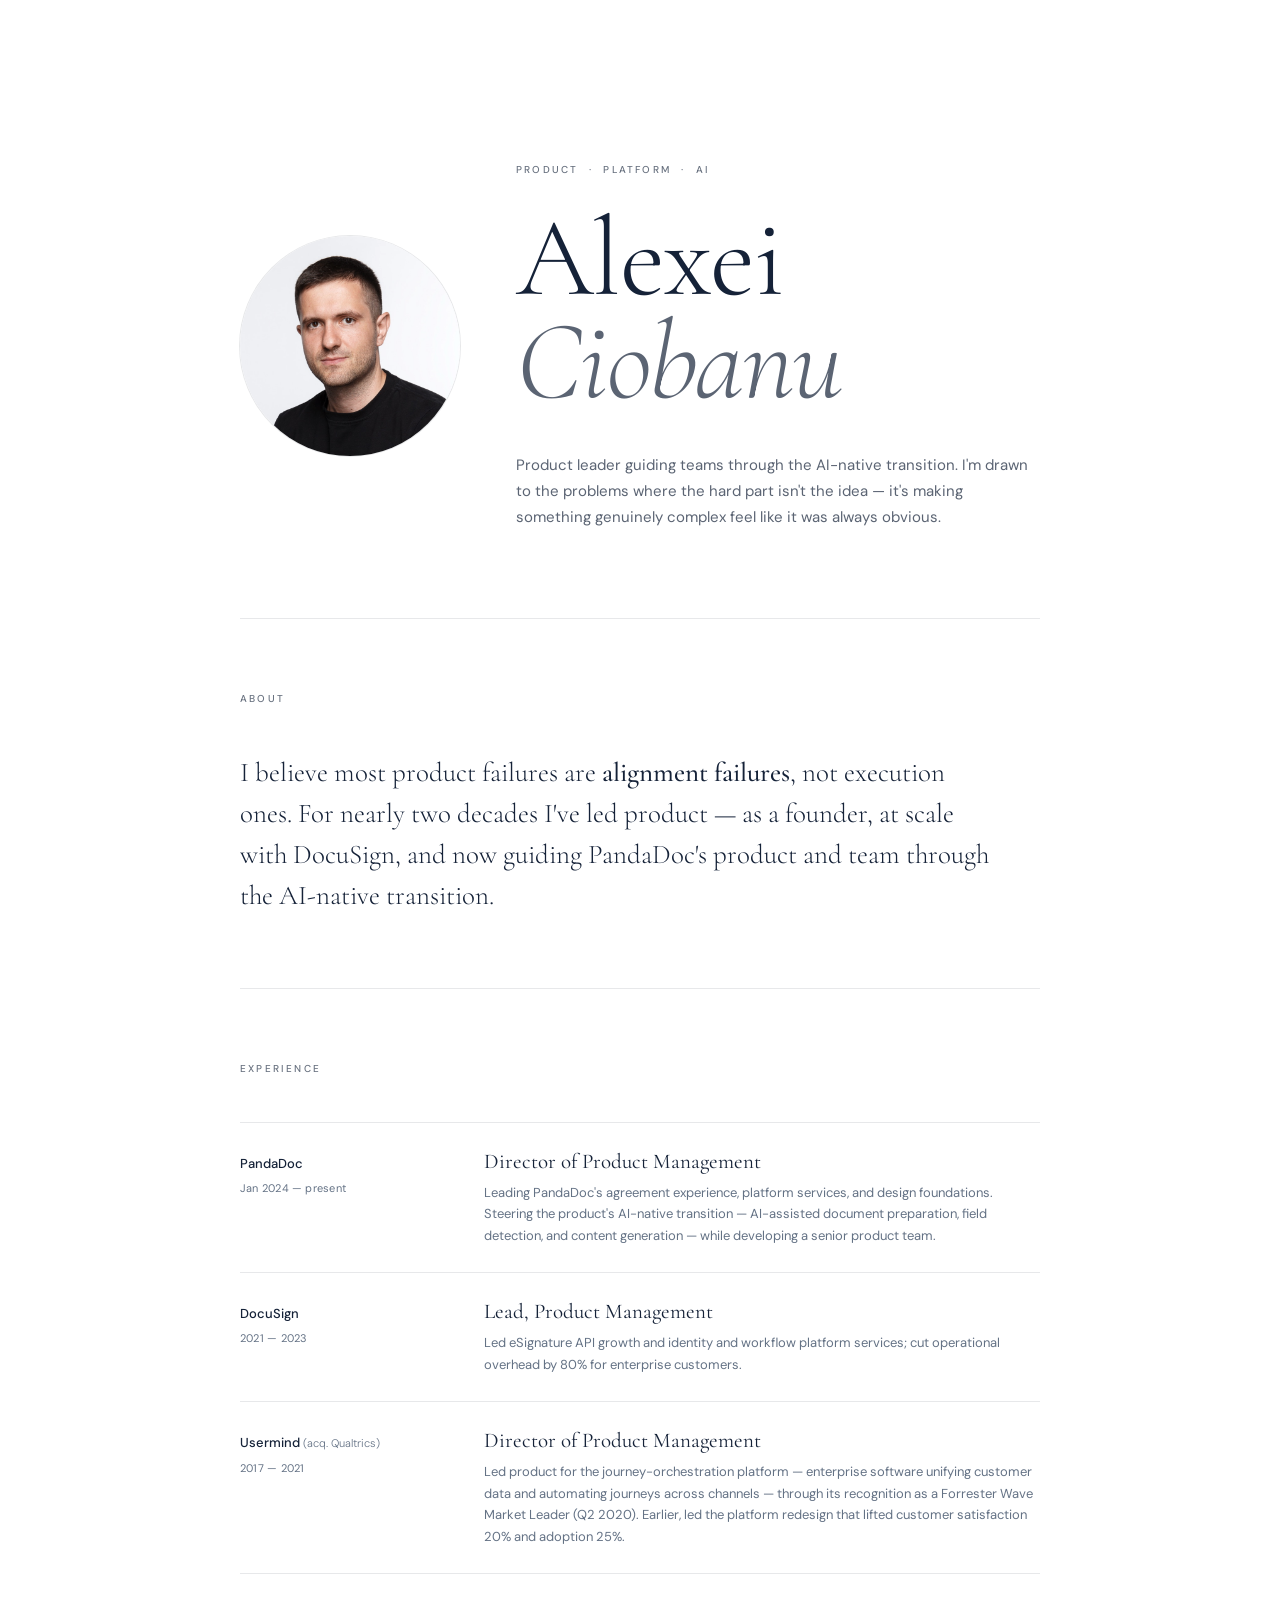
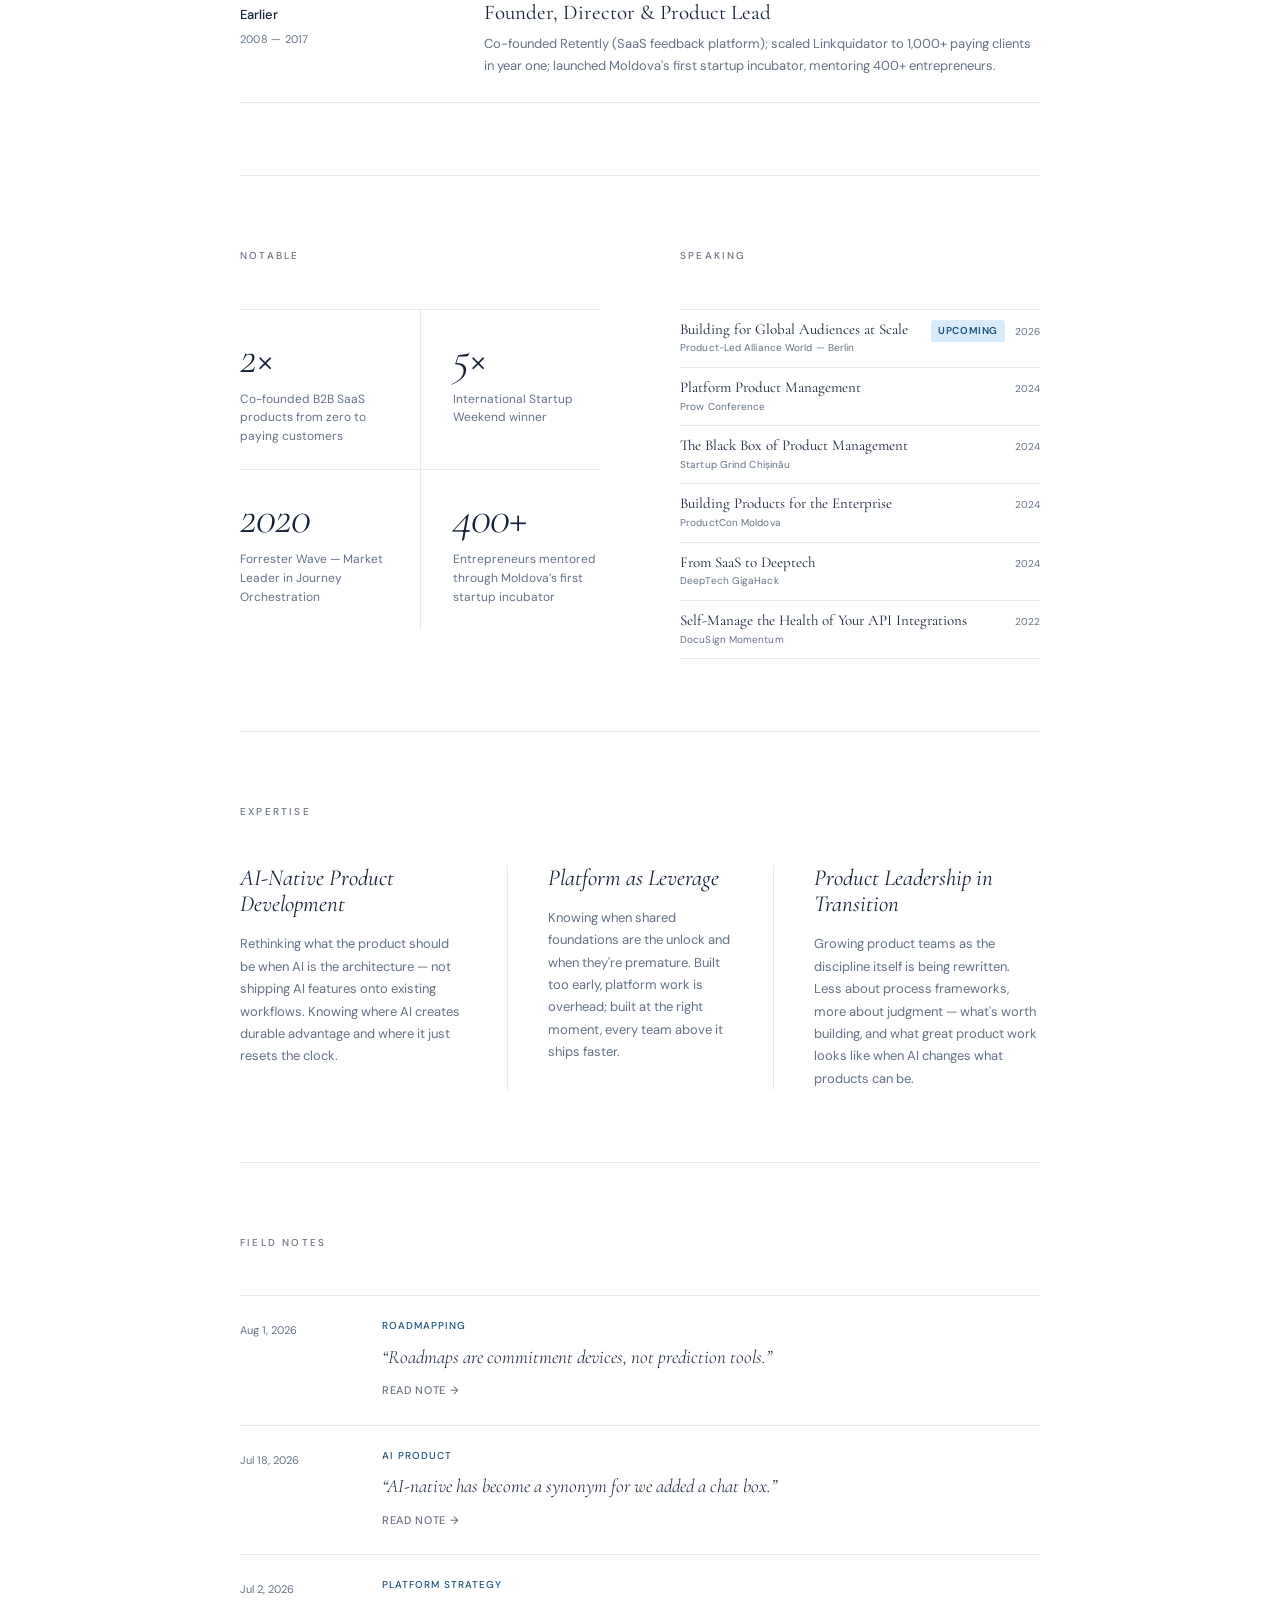
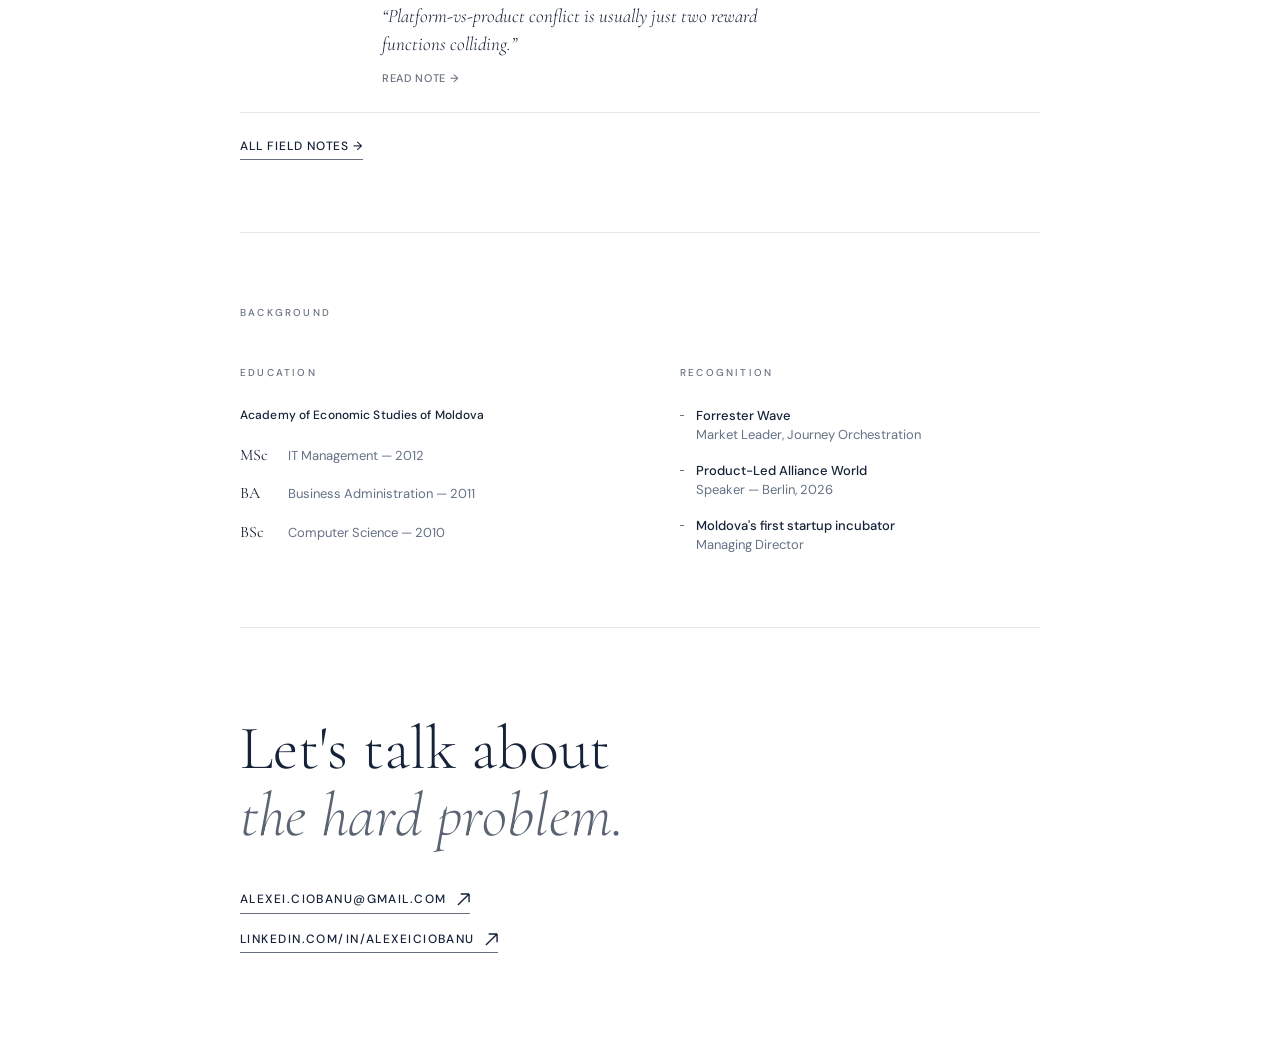
==== index.html @ b73b3c8d "SEO and performance fixes SEO: - add robots.txt and sitemap.xml (both were 404) - add canonical tag " ====
<!DOCTYPE html>
<html lang="en">
<head>
  <meta charset="UTF-8" />
  <meta name="viewport" content="width=device-width, initial-scale=1.0" />
  <title>Alexei Ciobanu — Product Leader</title>
  <meta name="description" content="Product leader steering an established product through the AI-native transition. Director of Product Management at PandaDoc; ex-DocuSign, Usermind, 2× founder." />
  <meta property="og:title" content="Alexei Ciobanu — Product Leader" />
  <meta property="og:description" content="Product leader steering an established product through the AI-native transition. Director of Product Management at PandaDoc; ex-DocuSign, Usermind, 2× founder." />
  <meta property="og:type" content="website" />
  <meta property="og:url" content="https://alexeiciobanu.com/" />
  <meta property="og:image" content="https://alexeiciobanu.com/og-image.png" />
  <meta name="twitter:card" content="summary_large_image" />
  <meta name="twitter:title" content="Alexei Ciobanu — Product Leader" />
  <meta name="twitter:description" content="Product leader steering an established product through the AI-native transition." />
  <meta name="twitter:image" content="https://alexeiciobanu.com/og-image.png" />
  <link rel="canonical" href="https://alexeiciobanu.com/" />
  <script type="application/ld+json">
  {"@context":"https://schema.org","@type":"Person","name":"Alexei Ciobanu","jobTitle":"Director of Product Management","url":"https://alexeiciobanu.com/","image":"https://alexeiciobanu.com/AlexeiCiobanu.jpg","email":"mailto:alexei.ciobanu@gmail.com","worksFor":{"@type":"Organization","name":"PandaDoc","url":"https://pandadoc.com"},"sameAs":["https://linkedin.com/in/alexeiciobanu"]}
  </script>
  <link rel="icon" href="data:image/svg+xml,%3Csvg xmlns='http://www.w3.org/2000/svg' viewBox='0 0 64 64'%3E%3Crect width='64' height='64' fill='%23152238'/%3E%3Ctext x='32' y='43' text-anchor='middle' font-family='Georgia,serif' font-style='italic' font-size='30' fill='%23ffffff'%3EAC%3C/text%3E%3C/svg%3E" />
  <link rel="preconnect" href="https://fonts.googleapis.com" />
  <link rel="preconnect" href="https://fonts.gstatic.com" crossorigin />
  <link href="https://fonts.googleapis.com/css2?family=Cormorant+Garamond:ital,wght@0,300;0,400;1,300;1,400&family=DM+Sans:wght@300;400;500;600&display=swap" rel="stylesheet" />

  <style>
    /* ── Tokens ── */
    :root {
      --bg:        #ffffff;
      --fg:        #1c2630;
      --navy:      #152238;
      --navy-60:   rgba(21,34,56,0.7);
      --navy-40:   rgba(21,34,56,0.64);
      --navy-15:   rgba(21,34,56,0.15);
      --muted:     #647285;
      --accent:    oklch(42% 0.09 245);
      --accent-bg: oklch(93% 0.03 240);
      --rule:      rgba(21,34,56,0.1);
      --serif:     'Cormorant Garamond', Georgia, serif;
      --sans:      'DM Sans', system-ui, sans-serif;
    }

    *, *::before, *::after { box-sizing: border-box; margin: 0; padding: 0; }
    html { font-size: 16px; scroll-behavior: smooth; }

    body {
      background: var(--bg);
      color: var(--fg);
      font-family: var(--sans);
      font-weight: 400;
      line-height: 1.65;
      -webkit-font-smoothing: antialiased;
    }

    a { color: inherit; text-decoration: none; }

    .wrap {
      max-width: 880px;
      margin: 0 auto;
      padding: 0 40px;
    }

    /* ── Page load animations removed for reliability ── */

    /* ── Sticky nav ── */
    nav {
      position: sticky;
      top: 0;
      z-index: 100;
      background: var(--bg);
      border-bottom: 1px solid var(--rule);
      padding: 16px 0;
      opacity: 0;
      pointer-events: none;
      transition: opacity 0.25s;
    }

    nav.visible { opacity: 1; pointer-events: auto; }

    .nav-inner {
      display: flex;
      align-items: center;
      justify-content: space-between;
    }

    .nav-name {
      font-family: var(--sans);
      font-size: 13px;
      font-weight: 500;
      color: var(--navy);
      letter-spacing: 0.01em;
    }

    .nav-links { display: flex; gap: 36px; }

    .nav-links a {
      font-size: 11px;
      font-weight: 400;
      letter-spacing: 0.08em;
      text-transform: uppercase;
      color: var(--navy-40);
      padding-bottom: 1px;
      border-bottom: 1px solid transparent;
      transition: color 0.15s, border-color 0.15s;
    }

    .nav-links a:hover {
      color: var(--accent);
      border-bottom-color: var(--accent);
    }

    /* ── Hero ── */
    header {
      padding: 108px 0 0;
      border-bottom: 1px solid var(--rule);
    }

    .eyebrow {
      font-family: var(--sans);
      font-size: 10px;
      font-weight: 500;
      letter-spacing: 0.22em;
      text-transform: uppercase;
      color: var(--navy-40);
      margin-bottom: 28px;
    }

    h1 {
      font-family: var(--serif);
      font-size: clamp(68px, 10vw, 112px);
      font-weight: 300;
      line-height: 0.92;
      letter-spacing: -0.015em;
      color: var(--navy);
      margin-bottom: 40px;
    }

    h1 em {
      font-style: italic;
      color: var(--navy-60);
    }

    .tagline {
      font-family: var(--sans);
      font-size: 15px;
      font-weight: 400;
      color: var(--navy-60);
      max-width: 520px;
      line-height: 1.72;
      text-wrap: pretty;
    }

    /* ── Sections ── */
    section {
      padding: 72px 0;
      border-bottom: 1px solid var(--rule);
    }

    .section-label {
      font-family: var(--sans);
      font-size: 10px;
      font-weight: 500;
      letter-spacing: 0.22em;
      text-transform: uppercase;
      color: var(--navy-40);
      margin-bottom: 44px;
    }

    /* ── About ── */
    .about-text {
      font-family: var(--serif);
      font-size: clamp(21px, 2.5vw, 27px);
      font-weight: 300;
      line-height: 1.52;
      color: var(--navy);
      max-width: 760px;
      text-wrap: pretty;
    }

    .about-text strong {
      font-weight: 500;
    }

    /* ── Experience ── */
    .exp-list { display: grid; gap: 0; }

    .exp-item {
      display: grid;
      grid-template-columns: 196px 1fr;
      gap: 0 48px;
      padding: 26px 0;
      border-top: 1px solid var(--rule);
      align-items: start;
    }

    .exp-item:last-child { border-bottom: 1px solid var(--rule); }

    .exp-meta {
      display: flex;
      flex-direction: column;
      gap: 5px;
      padding-top: 4px;
    }

    .exp-company {
      font-family: var(--sans);
      font-size: 13px;
      font-weight: 500;
      color: var(--navy);
    }

    .exp-company a {
      color: var(--navy);
      transition: opacity 0.15s;
    }

    .exp-company a:hover { opacity: 0.5; }

    .exp-date {
      font-family: var(--sans);
      font-size: 11px;
      font-weight: 400;
      color: var(--muted);
      letter-spacing: 0.02em;
    }

    .exp-detail {
      display: flex;
      flex-direction: column;
      gap: 8px;
    }

    .exp-role {
      font-family: var(--serif);
      font-size: 21px;
      font-weight: 400;
      color: var(--navy);
      line-height: 1.2;
    }

    .exp-impact {
      font-family: var(--sans);
      font-size: 13px;
      font-weight: 400;
      color: var(--muted);
      line-height: 1.65;
      text-wrap: pretty;
    }

    /* ── Notable ── */
    .notable-grid {
      display: grid;
      grid-template-columns: 1fr 1fr;
      gap: 0;
    }

    .notable-item {
      padding: 24px 0;
      border-top: 1px solid var(--rule);
    }

    .notable-item:nth-child(odd) {
      padding-right: 32px;
    }

    .notable-item:nth-child(even) {
      padding-left: 32px;
      border-left: 1px solid var(--rule);
    }

    .notable-num {
      font-family: var(--serif);
      font-size: clamp(36px, 4vw, 46px);
      font-weight: 300;
      font-style: italic;
      color: var(--navy);
      line-height: 1;
      margin-bottom: 10px;
      letter-spacing: -0.02em;
    }

    .notable-desc {
      font-family: var(--sans);
      font-size: 12px;
      font-weight: 400;
      color: var(--muted);
      line-height: 1.55;
      text-wrap: pretty;
    }

    /* ── Expertise ── */
    .expertise-list {
      display: grid;
      grid-template-columns: 1fr 1fr 1fr;
      gap: 0;
    }

    .expertise-item {
      padding-right: 40px;
    }

    .expertise-item + .expertise-item {
      padding-left: 40px;
      padding-right: 40px;
      border-left: 1px solid var(--rule);
    }

    .expertise-item:last-child {
      padding-right: 0;
    }

    .expertise-title {
      font-family: var(--serif);
      font-size: 23px;
      font-weight: 400;
      font-style: italic;
      color: var(--navy);
      display: block;
      margin-bottom: 16px;
      line-height: 1.15;
    }

    .expertise-desc {
      font-family: var(--sans);
      font-size: 13px;
      font-weight: 400;
      color: var(--muted);
      line-height: 1.72;
      text-wrap: pretty;
    }

    /* ── Speaking list ── */
    .speaking-list { display: grid; gap: 0; }

    .notes-list { display: grid; gap: 0; }

    .note-item {
      padding: 22px 0;
      border-top: 1px solid var(--rule);
      display: grid;
      grid-template-columns: 110px 1fr;
      gap: 0 32px;
    }

    .note-item:last-child { border-bottom: 1px solid var(--rule); }

    .note-date {
      font-size: 11px;
      font-weight: 400;
      color: var(--muted);
      padding-top: 3px;
      white-space: nowrap;
    }

    .note-text {
      font-family: var(--serif);
      font-size: 19px;
      font-weight: 300;
      font-style: italic;
      color: var(--navy);
      line-height: 1.5;
      max-width: 480px;
      text-wrap: pretty;
    }

    .notes-view-all {
      display: inline-block;
      margin-top: 24px;
      font-size: 12px;
      font-weight: 500;
      letter-spacing: 0.08em;
      text-transform: uppercase;
      color: var(--navy);
      border-bottom: 1px solid var(--navy-40);
      padding-bottom: 2px;
    }

    .notes-view-all:hover { border-color: var(--navy); color: var(--navy); }

    .note-read-more {
      display: inline-block;
      margin-top: 10px;
      font-size: 11px;
      font-weight: 500;
      letter-spacing: 0.06em;
      text-transform: uppercase;
      color: var(--navy-40);
    }

    .note-read-more:hover { color: var(--accent); }

    .note-topic {
      display: block;
      color: var(--accent);
      font-size: 10px;
      font-weight: 500;
      letter-spacing: 0.1em;
      text-transform: uppercase;
      margin-bottom: 8px;
    }

    .speaking-item {
      display: grid;
      grid-template-columns: 1fr auto;
      gap: 0 12px;
      padding: 10px 0;
      border-top: 1px solid var(--rule);
      align-items: start;
    }

    .speaking-item:last-child { border-bottom: 1px solid var(--rule); }

    .speaking-title {
      font-family: var(--serif);
      font-size: 15px;
      font-weight: 400;
      color: var(--navy);
      line-height: 1.25;
    }

    .speaking-venue {
      font-size: 10px;
      font-weight: 400;
      color: var(--muted);
      margin-top: 2px;
      letter-spacing: 0.01em;
    }

    .speaking-meta {
      font-size: 10px;
      font-weight: 400;
      color: var(--muted);
      white-space: nowrap;
      padding-top: 3px;
    }

    /* ── Background ── */
    .background-grid {
      display: grid;
      grid-template-columns: 1fr 1fr;
      gap: 0 80px;
    }

    .bg-col-label {
      font-family: var(--sans);
      font-size: 10px;
      font-weight: 500;
      letter-spacing: 0.22em;
      text-transform: uppercase;
      color: var(--navy-40);
      margin-bottom: 24px;
    }

    .edu-institution {
      font-family: var(--sans);
      font-size: 12px;
      font-weight: 500;
      color: var(--navy);
      margin-bottom: 16px;
      letter-spacing: 0.01em;
    }

    .edu-degrees {
      list-style: none;
      display: grid;
      gap: 12px;
    }

    .edu-degrees li {
      display: flex;
      align-items: baseline;
      gap: 12px;
    }

    .edu-badge {
      font-family: var(--serif);
      font-size: 16px;
      font-weight: 400;
      color: var(--navy);
      min-width: 36px;
    }

    .edu-field-year {
      font-family: var(--sans);
      font-size: 13px;
      font-weight: 400;
      color: var(--muted);
      line-height: 1.4;
    }

    .recognition-list {
      list-style: none;
      display: grid;
      gap: 16px;
    }

    .recognition-list li {
      font-family: var(--sans);
      font-size: 13px;
      font-weight: 400;
      color: var(--muted);
      line-height: 1.5;
      padding-left: 16px;
      position: relative;
    }

    .recognition-list li::before {
      content: '';
      position: absolute;
      left: 0;
      top: 9px;
      width: 4px;
      height: 1px;
      background: var(--navy-40);
    }

    .recognition-list strong {
      display: block;
      font-weight: 500;
      color: var(--navy);
      font-size: 13px;
    }

    /* ── Footer ── */
    footer {
      padding: 88px 0 108px;
    }

    .footer-links {
      display: flex;
      flex-direction: column;
      gap: 16px;
      align-items: flex-start;
    }

    .contact-headline {
      font-family: var(--serif);
      font-size: clamp(40px, 5.5vw, 62px);
      font-weight: 300;
      line-height: 1.08;
      margin-bottom: 40px;
      color: var(--navy);
    }

    .contact-headline em {
      font-style: italic;
      color: var(--navy-60);
    }

    .cta-link {
      display: inline-flex;
      align-items: center;
      gap: 10px;
      font-family: var(--sans);
      font-size: 12px;
      font-weight: 500;
      letter-spacing: 0.12em;
      text-transform: uppercase;
      color: var(--navy);
      border-bottom: 1px solid var(--navy-40);
      padding-bottom: 3px;
      transition: letter-spacing 0.2s, border-color 0.2s, color 0.2s;
    }

    .cta-link:hover {
      letter-spacing: 0.18em;
      border-color: var(--accent);
      color: var(--accent);
    }

    .cta-link svg {
      width: 13px;
      height: 13px;
      transition: transform 0.2s;
    }

    .cta-link:hover svg {
      transform: translate(3px, -3px);
    }

    /* ── Hero layout ── */
    .hero-inner {
      display: grid;
      grid-template-columns: auto 1fr;
      gap: 0 56px;
      align-items: center;
      padding-bottom: 88px;
    }

    .hero-text { display: flex; flex-direction: column; padding-bottom: 0; }

    .hero-photo-wrap {
    }

    .hero-photo {
      width: 220px;
      height: 220px;
      border-radius: 50%;
      object-fit: cover;
      object-position: center 15%;
      display: block;
      filter: grayscale(10%) contrast(1.04);
      box-shadow: 0 0 0 1px rgba(21,34,56,0.1);
    }

    @media (max-width: 680px) {
      .hero-inner { grid-template-columns: 1fr; gap: 28px 0; padding-bottom: 56px; }
      .hero-photo { width: 120px; height: 120px; }
    }
    @media (max-width: 600px) {
      header { padding: 64px 0 56px; }
      .wrap { padding: 0 24px; }

      .exp-item { grid-template-columns: 1fr; gap: 0; }
      .exp-meta {
        flex-direction: row;
        align-items: baseline;
        gap: 10px;
        margin-bottom: 8px;
      }

      .notable-grid { grid-template-columns: 1fr; }
      .notable-item:nth-child(even) { border-left: none; padding-left: 0; }
      #notable > div { grid-template-columns: 1fr; gap: 48px; }

      .expertise-list { grid-template-columns: 1fr; }
      .expertise-item,
      .expertise-item + .expertise-item {
        padding-left: 0;
        padding-right: 0;
        border-left: none;
        border-bottom: 1px solid var(--rule);
        padding-bottom: 32px;
        margin-bottom: 32px;
      }
      .expertise-item:last-child { border-bottom: none; margin-bottom: 0; padding-bottom: 0; }

      .background-grid { grid-template-columns: 1fr; gap: 48px; }

      .note-item { grid-template-columns: 1fr; gap: 4px; }

      .nav-links { display: none; }
    }
  </style>
</head>
<body>

  <nav id="main-nav">
    <div class="wrap nav-inner">
      <span class="nav-name">Alexei Ciobanu</span>
      <div class="nav-links">
        <a href="#experience">Experience</a>
        <a href="#notable">Notable</a>
        <a href="#expertise">Expertise</a>
        <a href="notes.html">Notes</a>
        <a href="#contact">Contact</a>
      </div>
    </div>
  </nav>

  <div class="wrap">

    <!-- Hero -->
    <header id="top">
      <div class="hero-inner">
        <div class="hero-photo-wrap">
          <img class="hero-photo" src="AlexeiCiobanu.jpg" alt="Alexei Ciobanu" width="220" height="220" />
        </div>
        <div class="hero-text">
          <p class="eyebrow">Product &nbsp;·&nbsp; Platform &nbsp;·&nbsp; AI</p>
          <h1>Alexei<br><em>Ciobanu</em></h1>
          <p class="tagline">Product leader guiding teams through the AI-native transition. I'm drawn to the problems where the hard part isn't the idea — it's making something genuinely complex feel like it was always obvious.</p>
        </div>
      </div>
    </header>

    <!-- About -->
    <section id="about">
      <h2 class="section-label">About</h2>
      <p class="about-text">
        I believe most product failures are <strong>alignment failures</strong>, not execution ones. For nearly two decades I've led product — as a founder, at scale with DocuSign, and now guiding PandaDoc's product and team through the AI-native transition.
      </p>
    </section>

    <!-- Experience -->
    <section id="experience">
      <h2 class="section-label">Experience</h2>
      <div class="exp-list">

        <div class="exp-item">
          <div class="exp-meta">
            <span class="exp-company"><a href="https://pandadoc.com" target="_blank" rel="noopener">PandaDoc</a></span>
            <span class="exp-date">Jan 2024 — present</span>
          </div>
          <div class="exp-detail">
            <span class="exp-role">Director of Product Management</span>
            <span class="exp-impact">Leading PandaDoc's agreement experience, platform services, and design foundations. Steering the product's AI-native transition — AI-assisted document preparation, field detection, and content generation — while developing a senior product team.</span>
          </div>
        </div>

        <div class="exp-item">
          <div class="exp-meta">
            <span class="exp-company"><a href="https://docusign.com" target="_blank" rel="noopener">DocuSign</a></span>
            <span class="exp-date">2021 — 2023</span>
          </div>
          <div class="exp-detail">
            <span class="exp-role">Lead, Product Management</span>
            <span class="exp-impact">Led eSignature API growth and identity and workflow platform services; cut operational overhead by 80% for enterprise customers.</span>
          </div>
        </div>

        <div class="exp-item">
          <div class="exp-meta">
            <span class="exp-company"><a href="http://usermind.com" target="_blank" rel="noopener">Usermind <span style="font-weight:300;color:var(--muted);font-size:11px">(acq. Qualtrics)</span></a></span>
            <span class="exp-date">2017 — 2021</span>
          </div>
          <div class="exp-detail">
            <span class="exp-role">Director of Product Management</span>
            <span class="exp-impact">Led product for the journey-orchestration platform — enterprise software unifying customer data and automating journeys across channels — through its recognition as a Forrester Wave Market Leader (Q2 2020). Earlier, led the platform redesign that lifted customer satisfaction 20% and adoption 25%.</span>
          </div>
        </div>

        <div class="exp-item">
          <div class="exp-meta">
            <span class="exp-company">Earlier</span>
            <span class="exp-date">2008 — 2017</span>
          </div>
          <div class="exp-detail">
            <span class="exp-role">Founder, Director &amp; Product Lead</span>
            <span class="exp-impact">Co-founded Retently (SaaS feedback platform); scaled Linkquidator to 1,000+ paying clients in year one; launched Moldova's first startup incubator, mentoring 400+ entrepreneurs.</span>
          </div>
        </div>

      </div>
    </section>

    <!-- Notable + Speaking -->
    <section id="notable">
      <div style="display:grid;grid-template-columns:1fr 1fr;gap:0 80px;align-items:start;">

        <div>
          <h2 class="section-label">Notable</h2>
          <div class="notable-grid">
            <div class="notable-item">
              <div class="notable-num">2×</div>
              <div class="notable-desc">Co-founded B2B SaaS products from zero to paying customers</div>
            </div>
            <div class="notable-item">
              <div class="notable-num">5×</div>
              <div class="notable-desc">International Startup Weekend winner</div>
            </div>
            <div class="notable-item">
              <div class="notable-num">2020</div>
              <div class="notable-desc">Forrester Wave — Market Leader in Journey Orchestration</div>
            </div>
            <div class="notable-item">
              <div class="notable-num">400+</div>
              <div class="notable-desc">Entrepreneurs mentored through Moldova’s first startup incubator</div>
            </div>
          </div>
        </div>

        <div id="speaking">
          <h2 class="section-label">Speaking</h2>
          <div class="speaking-list">
            <div class="speaking-item"><div><div class="speaking-title">Building for Global Audiences at Scale</div><div class="speaking-venue"><a href="https://world.productledalliance.com/location/berlin/agenda" target="_blank" rel="noopener">Product-Led Alliance World — Berlin</a></div></div><div style="display:flex;align-items:center;gap:10px;"><span style="font-size:10px;font-weight:600;letter-spacing:0.06em;text-transform:uppercase;color:var(--accent);background:var(--accent-bg);border-radius:3px;padding:3px 7px;">Upcoming</span><div class="speaking-meta">2026</div></div></div>
            <div class="speaking-item"><div><div class="speaking-title">Platform Product Management</div><div class="speaking-venue">Prow Conference</div></div><div class="speaking-meta">2024</div></div>
            <div class="speaking-item"><div><div class="speaking-title">The Black Box of Product Management</div><div class="speaking-venue">Startup Grind Chișinău</div></div><div class="speaking-meta">2024</div></div>
            <div class="speaking-item"><div><div class="speaking-title">Building Products for the Enterprise</div><div class="speaking-venue">ProductCon Moldova</div></div><div class="speaking-meta">2024</div></div>
            <div class="speaking-item"><div><div class="speaking-title">From SaaS to Deeptech</div><div class="speaking-venue">DeepTech GigaHack</div></div><div class="speaking-meta">2024</div></div>
            <div class="speaking-item"><div><div class="speaking-title">Self-Manage the Health of Your API Integrations</div><div class="speaking-venue">DocuSign Momentum</div></div><div class="speaking-meta">2022</div></div>
          </div>
        </div>

      </div>
    </section>

    <!-- Expertise -->
    <section id="expertise">
      <h2 class="section-label">Expertise</h2>
      <div class="expertise-list">
        <div class="expertise-item">
          <span class="expertise-title">AI-Native Product Development</span>
          <p class="expertise-desc">Rethinking what the product should be when AI is the architecture — not shipping AI features onto existing workflows. Knowing where AI creates durable advantage and where it just resets the clock.</p>
        </div>
        <div class="expertise-item">
          <span class="expertise-title">Platform as Leverage</span>
          <p class="expertise-desc">Knowing when shared foundations are the unlock and when they're premature. Built too early, platform work is overhead; built at the right moment, every team above it ships faster.</p>
        </div>
        <div class="expertise-item">
          <span class="expertise-title">Product Leadership in Transition</span>
          <p class="expertise-desc">Growing product teams as the discipline itself is being rewritten. Less about process frameworks, more about judgment — what's worth building, and what great product work looks like when AI changes what products can be.</p>
        </div>
      </div>
    </section>

    <!-- Field Notes -->
    <section id="field-notes">
      <h2 class="section-label">Field Notes</h2>
      <div id="notes-preview" class="notes-list"></div>
      <a class="notes-view-all" href="notes.html">All field notes →</a>
    </section>

    <!-- Background -->
    <section id="background">
      <h2 class="section-label">Background</h2>
      <div class="background-grid">
        <div>
          <h3 class="bg-col-label">Education</h3>
          <p class="edu-institution">Academy of Economic Studies of Moldova</p>
          <ul class="edu-degrees">
            <li>
              <span class="edu-badge">MSc</span>
              <span class="edu-field-year">IT Management &mdash; 2012</span>
            </li>
            <li>
              <span class="edu-badge">BA</span>
              <span class="edu-field-year">Business Administration &mdash; 2011</span>
            </li>
            <li>
              <span class="edu-badge">BSc</span>
              <span class="edu-field-year">Computer Science &mdash; 2010</span>
            </li>
          </ul>
        </div>
        <div>
          <h3 class="bg-col-label">Recognition</h3>
          <ul class="recognition-list">
            <li>
              <strong>Forrester Wave</strong>
              Market Leader, Journey Orchestration
            </li>
            <li>
              <strong>Product-Led Alliance World</strong>
              Speaker — Berlin, 2026
            </li>
            <li>
              <strong>Moldova's first startup incubator</strong>
              Managing Director
            </li>
          </ul>
        </div>
      </div>
    </section>

    <!-- Contact -->
    <footer id="contact">
      <h2 class="contact-headline">Let's talk about<br><em>the hard problem.</em></h2>
      <div class="footer-links">
        <a class="cta-link" href="mailto:alexei.ciobanu@gmail.com">
          alexei.ciobanu@gmail.com
          <svg viewBox="0 0 14 14" fill="none" stroke="currentColor" stroke-width="1.5">
            <path d="M1 13L13 1M13 1H4M13 1V10"/>
          </svg>
        </a>
        <a class="cta-link" href="https://linkedin.com/in/alexeiciobanu" target="_blank" rel="noopener">
          linkedin.com/in/alexeiciobanu
          <svg viewBox="0 0 14 14" fill="none" stroke="currentColor" stroke-width="1.5">
            <path d="M1 13L13 1M13 1H4M13 1V10"/>
          </svg>
        </a>
      </div>
    </footer>

  </div>

  <script src="notes-data.js"></script>
  <script>
    const nav = document.getElementById('main-nav');
    const header = document.querySelector('header');
    const io = new IntersectionObserver(([e]) => {
      nav.classList.toggle('visible', !e.isIntersecting);
    }, { threshold: 0 });
    io.observe(header);

    const preview = document.getElementById('notes-preview');
    const fmt = d => new Date(d + 'T00:00:00').toLocaleDateString('en-US', { month: 'short', day: 'numeric', year: 'numeric' });
    preview.innerHTML = FIELD_NOTES.slice(0, 3).map(n => `
      <div class="note-item">
        <div class="note-date">${fmt(n.date)}</div>
        <div>
          <span class="note-topic">${n.topic}</span>
          <p class="note-text">“${n.excerpt}”</p>
          <a class="note-read-more" href="notes/${n.id}.html">Read note →</a>
        </div>
      </div>
    `).join('');
  </script>
</body>
</html>
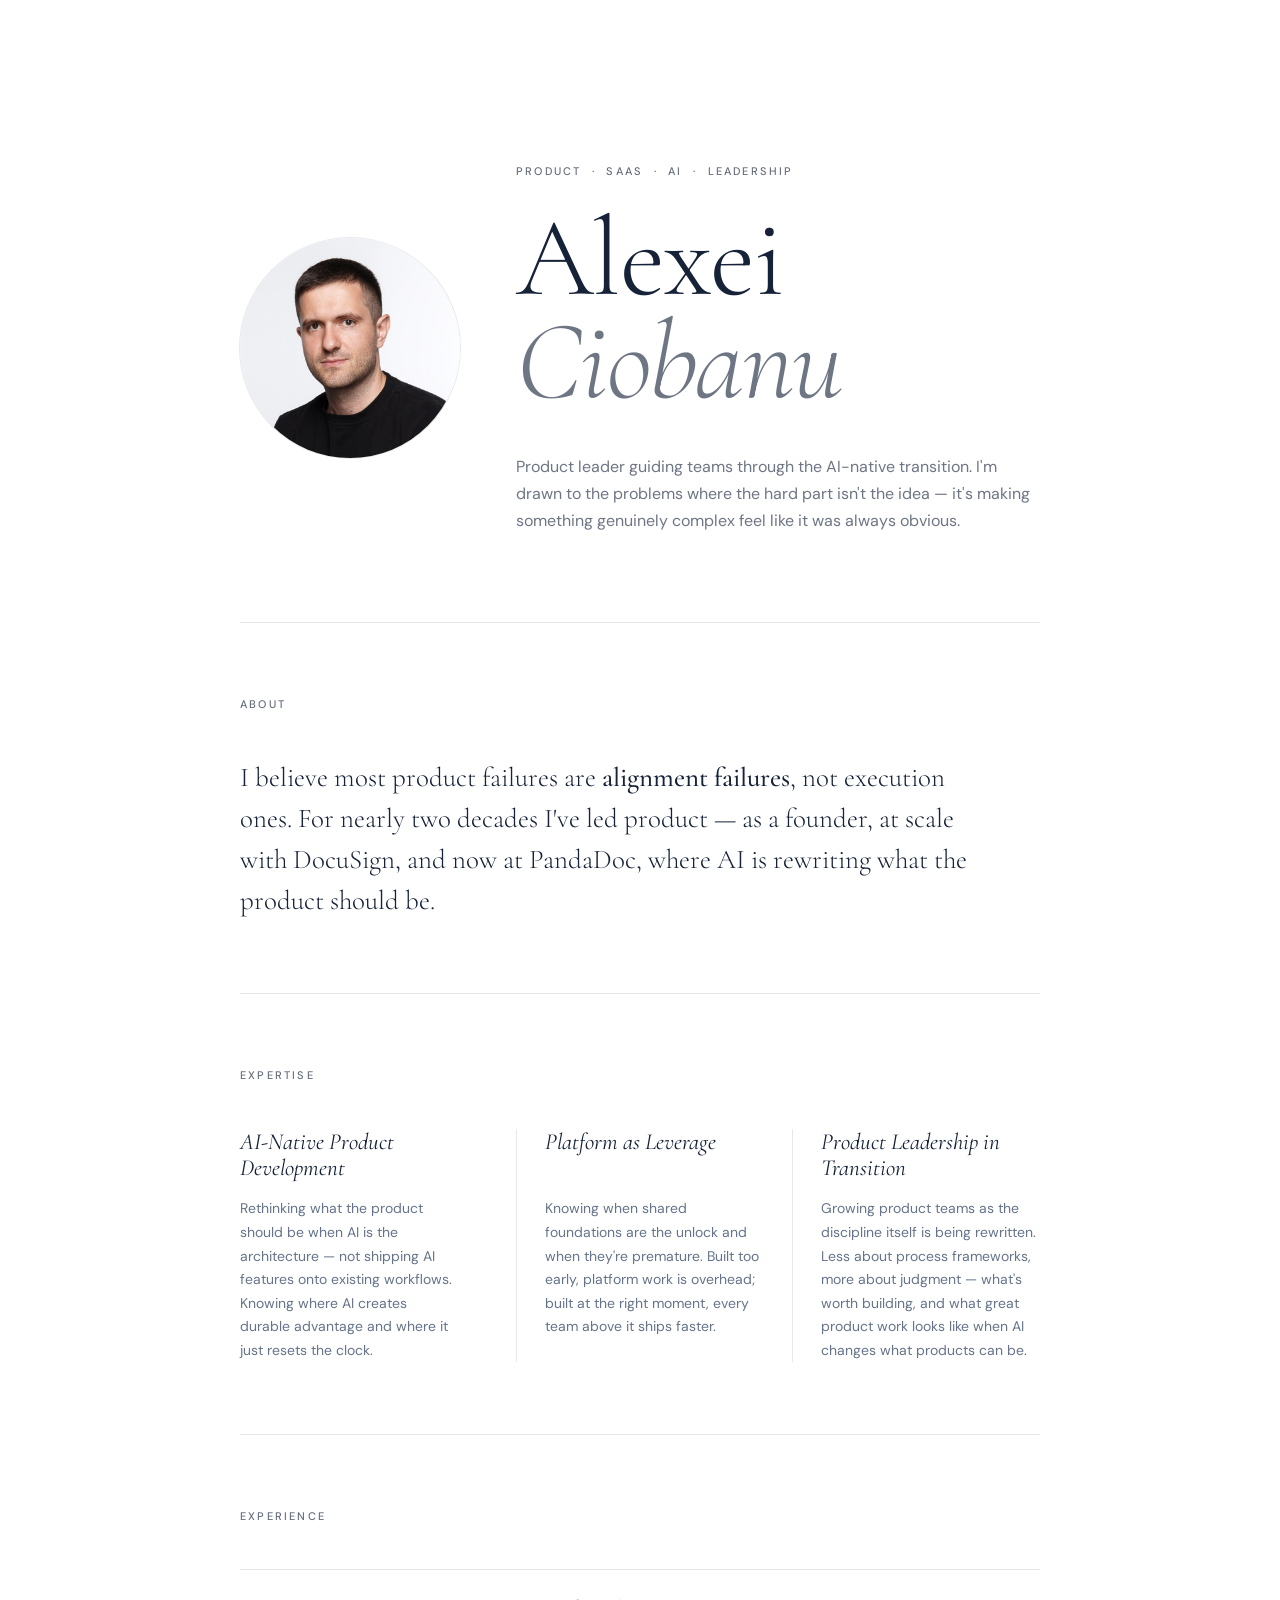
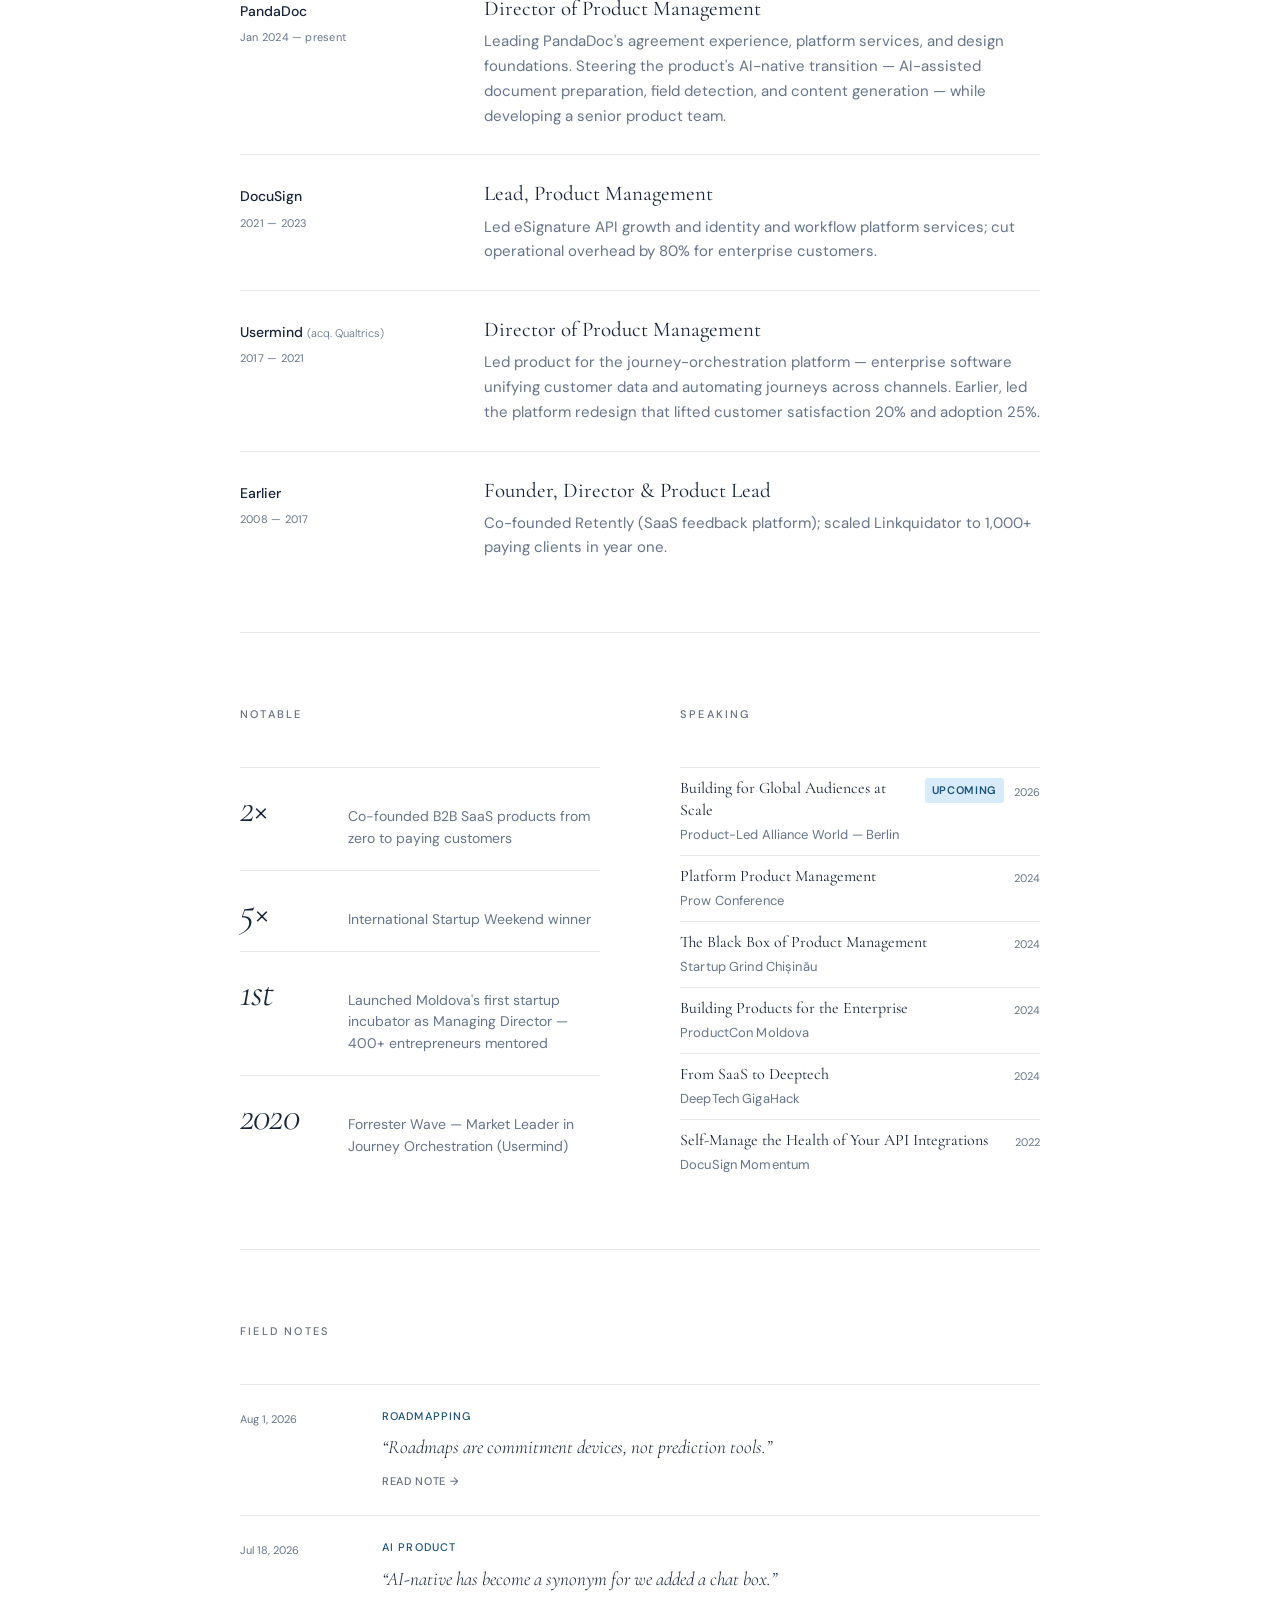
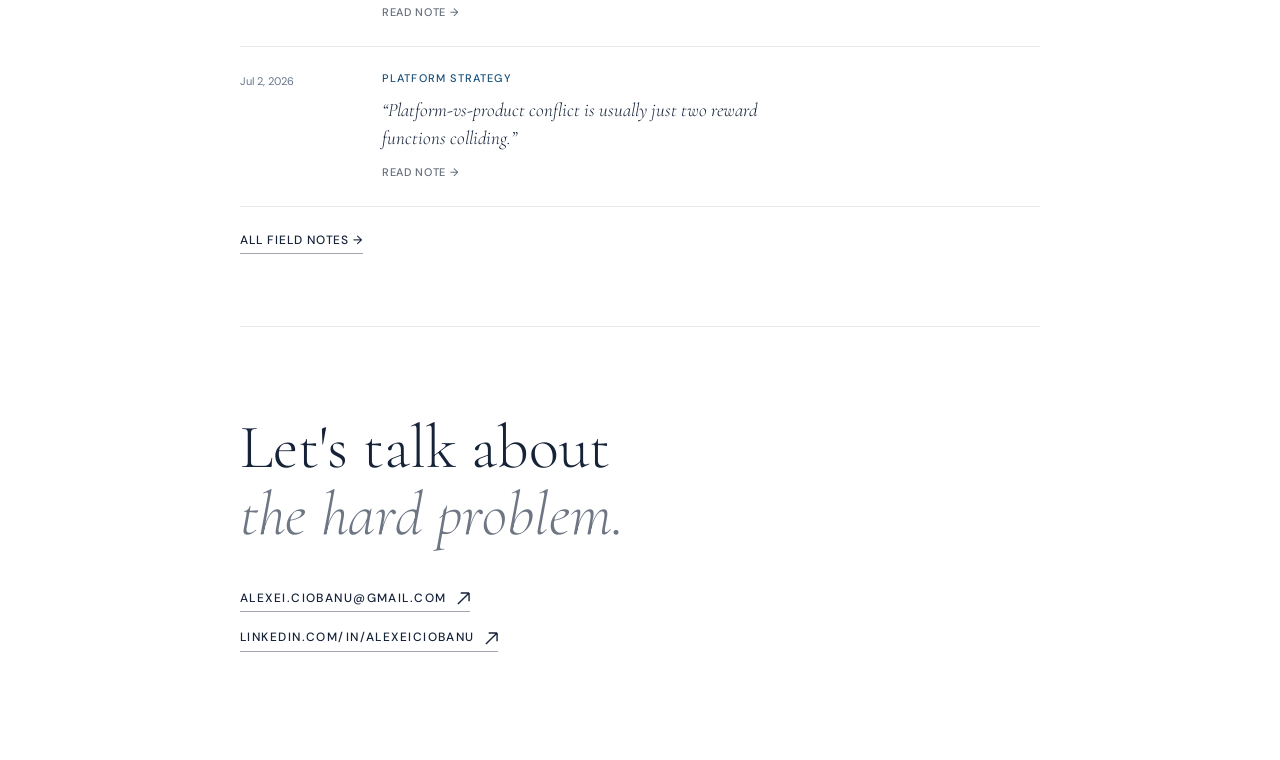
==== commit bf408c96: "pull major design/content update from Personal Website project New from the design canvas (kept): - " ====
--- a/index.html
+++ b/index.html
@@ -7,16 +7,38 @@
   <meta name="description" content="Product leader steering an established product through the AI-native transition. Director of Product Management at PandaDoc; ex-DocuSign, Usermind, 2× founder." />
   <meta property="og:title" content="Alexei Ciobanu — Product Leader" />
   <meta property="og:description" content="Product leader steering an established product through the AI-native transition. Director of Product Management at PandaDoc; ex-DocuSign, Usermind, 2× founder." />
-  <meta property="og:type" content="website" />
+  <meta property="og:type" content="profile" />
   <meta property="og:url" content="https://alexeiciobanu.com/" />
+  <meta property="og:site_name" content="Alexei Ciobanu" />
   <meta property="og:image" content="https://alexeiciobanu.com/og-image.png" />
+  <meta property="og:image:width" content="1200" />
+  <meta property="og:image:height" content="630" />
+  <meta property="og:image:alt" content="Alexei Ciobanu — Product Leader" />
   <meta name="twitter:card" content="summary_large_image" />
+  <meta name="twitter:image" content="https://alexeiciobanu.com/og-image.png" />
   <meta name="twitter:title" content="Alexei Ciobanu — Product Leader" />
   <meta name="twitter:description" content="Product leader steering an established product through the AI-native transition." />
-  <meta name="twitter:image" content="https://alexeiciobanu.com/og-image.png" />
   <link rel="canonical" href="https://alexeiciobanu.com/" />
+  <meta name="author" content="Alexei Ciobanu" />
+  <meta name="robots" content="index, follow, max-image-preview:large" />
+  <meta name="theme-color" content="#152238" />
   <script type="application/ld+json">
-  {"@context":"https://schema.org","@type":"Person","name":"Alexei Ciobanu","jobTitle":"Director of Product Management","url":"https://alexeiciobanu.com/","image":"https://alexeiciobanu.com/AlexeiCiobanu.jpg","email":"mailto:alexei.ciobanu@gmail.com","worksFor":{"@type":"Organization","name":"PandaDoc","url":"https://pandadoc.com"},"sameAs":["https://linkedin.com/in/alexeiciobanu"]}
+  {
+    "@context": "https://schema.org",
+    "@type": "Person",
+    "name": "Alexei Ciobanu",
+    "url": "https://alexeiciobanu.com/",
+    "image": "https://alexeiciobanu.com/AlexeiCiobanu.jpg",
+    "jobTitle": "Director of Product Management",
+    "description": "Product leader guiding teams through the AI-native transition.",
+    "worksFor": { "@type": "Organization", "name": "PandaDoc", "url": "https://pandadoc.com" },
+    "alumniOf": [
+      { "@type": "Organization", "name": "DocuSign" },
+      { "@type": "Organization", "name": "Usermind" }
+    ],
+    "knowsAbout": ["AI-native product development", "Platform product management", "Product leadership", "B2B SaaS"],
+    "sameAs": ["https://linkedin.com/in/alexeiciobanu"]
+  }
   </script>
   <link rel="icon" href="data:image/svg+xml,%3Csvg xmlns='http://www.w3.org/2000/svg' viewBox='0 0 64 64'%3E%3Crect width='64' height='64' fill='%23152238'/%3E%3Ctext x='32' y='43' text-anchor='middle' font-family='Georgia,serif' font-style='italic' font-size='30' fill='%23ffffff'%3EAC%3C/text%3E%3C/svg%3E" />
   <link rel="preconnect" href="https://fonts.googleapis.com" />
@@ -29,10 +51,11 @@
       --bg:        #ffffff;
       --fg:        #1c2630;
       --navy:      #152238;
-      --navy-60:   rgba(21,34,56,0.7);
-      --navy-40:   rgba(21,34,56,0.64);
+      --navy-60:   rgba(21,34,56,0.62);
+      --label:     rgba(21,34,56,0.66);
+      --navy-40:   rgba(21,34,56,0.4);
       --navy-15:   rgba(21,34,56,0.15);
-      --muted:     #647285;
+      --muted:     #65748a;
       --accent:    oklch(42% 0.09 245);
       --accent-bg: oklch(93% 0.03 240);
       --rule:      rgba(21,34,56,0.1);
@@ -41,6 +64,32 @@
     }
 
     *, *::before, *::after { box-sizing: border-box; margin: 0; padding: 0; }
+
+    :focus-visible {
+      outline: 2px solid var(--accent);
+      outline-offset: 3px;
+      border-radius: 1px;
+    }
+
+    .skip-link {
+      position: absolute;
+      left: 16px;
+      top: -60px;
+      z-index: 200;
+      background: var(--navy);
+      color: #fff;
+      font-family: var(--sans);
+      font-size: 13px;
+      padding: 10px 16px;
+      transition: top 0.15s;
+    }
+
+    .skip-link:focus { top: 12px; }
+
+    @media (prefers-reduced-motion: reduce) {
+      html { scroll-behavior: auto; }
+      *, *::before, *::after { transition-duration: 0.01ms !important; animation-duration: 0.01ms !important; }
+    }
     html { font-size: 16px; scroll-behavior: smooth; }
 
     body {
@@ -83,6 +132,8 @@
       justify-content: space-between;
     }
 
+    .nav-name a:hover { opacity: 0.6; }
+
     .nav-name {
       font-family: var(--sans);
       font-size: 13px;
@@ -98,7 +149,7 @@
       font-weight: 400;
       letter-spacing: 0.08em;
       text-transform: uppercase;
-      color: var(--navy-40);
+      color: var(--label);
       padding-bottom: 1px;
       border-bottom: 1px solid transparent;
       transition: color 0.15s, border-color 0.15s;
@@ -117,17 +168,17 @@
 
     .eyebrow {
       font-family: var(--sans);
-      font-size: 10px;
+      font-size: 11px;
       font-weight: 500;
-      letter-spacing: 0.22em;
+      letter-spacing: 0.2em;
       text-transform: uppercase;
-      color: var(--navy-40);
-      margin-bottom: 28px;
+      color: var(--label);
+      margin-bottom: 26px;
     }
 
     h1 {
       font-family: var(--serif);
-      font-size: clamp(68px, 10vw, 112px);
+      font-size: clamp(54px, 9.6vw, 112px);
       font-weight: 300;
       line-height: 0.92;
       letter-spacing: -0.015em;
@@ -142,11 +193,11 @@
 
     .tagline {
       font-family: var(--sans);
-      font-size: 15px;
+      font-size: 16px;
       font-weight: 400;
       color: var(--navy-60);
-      max-width: 520px;
-      line-height: 1.72;
+      max-width: 540px;
+      line-height: 1.7;
       text-wrap: pretty;
     }
 
@@ -158,11 +209,11 @@
 
     .section-label {
       font-family: var(--sans);
-      font-size: 10px;
+      font-size: 11px;
       font-weight: 500;
-      letter-spacing: 0.22em;
+      letter-spacing: 0.2em;
       text-transform: uppercase;
-      color: var(--navy-40);
+      color: var(--label);
       margin-bottom: 44px;
     }
 
@@ -193,7 +244,7 @@
       align-items: start;
     }
 
-    .exp-item:last-child { border-bottom: 1px solid var(--rule); }
+    .exp-item:last-child { padding-bottom: 0; }
 
     .exp-meta {
       display: flex;
@@ -204,7 +255,7 @@
 
     .exp-company {
       font-family: var(--sans);
-      font-size: 13px;
+      font-size: 14px;
       font-weight: 500;
       color: var(--navy);
     }
@@ -240,7 +291,7 @@
 
     .exp-impact {
       font-family: var(--sans);
-      font-size: 13px;
+      font-size: 15px;
       font-weight: 400;
       color: var(--muted);
       line-height: 1.65;
@@ -250,38 +301,32 @@
     /* ── Notable ── */
     .notable-grid {
       display: grid;
-      grid-template-columns: 1fr 1fr;
+      grid-template-columns: 1fr;
       gap: 0;
     }
 
     .notable-item {
-      padding: 24px 0;
+      padding: 20px 0;
       border-top: 1px solid var(--rule);
-    }
-
-    .notable-item:nth-child(odd) {
-      padding-right: 32px;
-    }
-
-    .notable-item:nth-child(even) {
-      padding-left: 32px;
-      border-left: 1px solid var(--rule);
+      display: grid;
+      grid-template-columns: 88px 1fr;
+      gap: 0 20px;
+      align-items: baseline;
     }
 
     .notable-num {
       font-family: var(--serif);
-      font-size: clamp(36px, 4vw, 46px);
+      font-size: clamp(32px, 3.2vw, 40px);
       font-weight: 300;
       font-style: italic;
       color: var(--navy);
       line-height: 1;
-      margin-bottom: 10px;
       letter-spacing: -0.02em;
     }
 
     .notable-desc {
       font-family: var(--sans);
-      font-size: 12px;
+      font-size: 14px;
       font-weight: 400;
       color: var(--muted);
       line-height: 1.55;
@@ -291,22 +336,25 @@
     /* ── Expertise ── */
     .expertise-list {
       display: grid;
-      grid-template-columns: 1fr 1fr 1fr;
-      gap: 0;
+      grid-template-columns: repeat(3, 1fr);
+      grid-template-rows: auto auto;
+      gap: 0 28px;
     }
 
     .expertise-item {
-      padding-right: 40px;
+      display: grid;
+      grid-template-rows: subgrid;
+      grid-row: span 2;
+      align-content: start;
+    }
+
+    .expertise-item:first-child {
+      padding-right: 28px;
     }
 
     .expertise-item + .expertise-item {
-      padding-left: 40px;
-      padding-right: 40px;
+      padding-left: 28px;
       border-left: 1px solid var(--rule);
-    }
-
-    .expertise-item:last-child {
-      padding-right: 0;
     }
 
     .expertise-title {
@@ -322,12 +370,14 @@
 
     .expertise-desc {
       font-family: var(--sans);
-      font-size: 13px;
+      font-size: 14px;
       font-weight: 400;
       color: var(--muted);
-      line-height: 1.72;
+      line-height: 1.68;
       text-wrap: pretty;
     }
+
+    .notable-speaking { display: grid; grid-template-columns: 1fr 1fr; gap: 0 80px; align-items: start; }
 
     /* ── Speaking list ── */
     .speaking-list { display: grid; gap: 0; }
@@ -381,10 +431,11 @@
       display: inline-block;
       margin-top: 10px;
       font-size: 11px;
+      position: relative;
       font-weight: 500;
       letter-spacing: 0.06em;
       text-transform: uppercase;
-      color: var(--navy-40);
+      color: var(--label);
     }
 
     .note-read-more:hover { color: var(--accent); }
@@ -392,7 +443,7 @@
     .note-topic {
       display: block;
       color: var(--accent);
-      font-size: 10px;
+      font-size: 11px;
       font-weight: 500;
       letter-spacing: 0.1em;
       text-transform: uppercase;
@@ -408,18 +459,18 @@
       align-items: start;
     }
 
-    .speaking-item:last-child { border-bottom: 1px solid var(--rule); }
+    .speaking-item:last-child { padding-bottom: 0; }
 
     .speaking-title {
       font-family: var(--serif);
-      font-size: 15px;
-      font-weight: 400;
-      color: var(--navy);
-      line-height: 1.25;
+      font-size: 16px;
+      font-weight: 400;
+      color: var(--navy);
+      line-height: 1.35;
     }
 
     .speaking-venue {
-      font-size: 10px;
+      font-size: 13px;
       font-weight: 400;
       color: var(--muted);
       margin-top: 2px;
@@ -427,98 +478,11 @@
     }
 
     .speaking-meta {
-      font-size: 10px;
+      font-size: 11px;
       font-weight: 400;
       color: var(--muted);
       white-space: nowrap;
       padding-top: 3px;
-    }
-
-    /* ── Background ── */
-    .background-grid {
-      display: grid;
-      grid-template-columns: 1fr 1fr;
-      gap: 0 80px;
-    }
-
-    .bg-col-label {
-      font-family: var(--sans);
-      font-size: 10px;
-      font-weight: 500;
-      letter-spacing: 0.22em;
-      text-transform: uppercase;
-      color: var(--navy-40);
-      margin-bottom: 24px;
-    }
-
-    .edu-institution {
-      font-family: var(--sans);
-      font-size: 12px;
-      font-weight: 500;
-      color: var(--navy);
-      margin-bottom: 16px;
-      letter-spacing: 0.01em;
-    }
-
-    .edu-degrees {
-      list-style: none;
-      display: grid;
-      gap: 12px;
-    }
-
-    .edu-degrees li {
-      display: flex;
-      align-items: baseline;
-      gap: 12px;
-    }
-
-    .edu-badge {
-      font-family: var(--serif);
-      font-size: 16px;
-      font-weight: 400;
-      color: var(--navy);
-      min-width: 36px;
-    }
-
-    .edu-field-year {
-      font-family: var(--sans);
-      font-size: 13px;
-      font-weight: 400;
-      color: var(--muted);
-      line-height: 1.4;
-    }
-
-    .recognition-list {
-      list-style: none;
-      display: grid;
-      gap: 16px;
-    }
-
-    .recognition-list li {
-      font-family: var(--sans);
-      font-size: 13px;
-      font-weight: 400;
-      color: var(--muted);
-      line-height: 1.5;
-      padding-left: 16px;
-      position: relative;
-    }
-
-    .recognition-list li::before {
-      content: '';
-      position: absolute;
-      left: 0;
-      top: 9px;
-      width: 4px;
-      height: 1px;
-      background: var(--navy-40);
-    }
-
-    .recognition-list strong {
-      display: block;
-      font-weight: 500;
-      color: var(--navy);
-      font-size: 13px;
     }
 
     /* ── Footer ── */
@@ -576,6 +540,14 @@
 
     .cta-link:hover svg {
       transform: translate(3px, -3px);
+    }
+
+    @media (hover: none) {
+      .cta-link, .notes-view-all, .note-read-more, .footer-links a { position: relative; }
+      .cta-link::after, .notes-view-all::after, .note-read-more::after, .footer-links a::after {
+        content: ''; position: absolute; left: 0; right: 0; top: 50%;
+        transform: translateY(-50%); height: 44px;
+      }
     }
 
     /* ── Hero layout ── */
@@ -588,9 +560,6 @@
     }
 
     .hero-text { display: flex; flex-direction: column; padding-bottom: 0; }
-
-    .hero-photo-wrap {
-    }
 
     .hero-photo {
       width: 220px;
@@ -603,9 +572,29 @@
       box-shadow: 0 0 0 1px rgba(21,34,56,0.1);
     }
 
+    @media (max-width: 900px) {
+      .hero-inner { gap: 0 40px; }
+      .hero-photo { width: 172px; height: 172px; }
+
+      .expertise-list { grid-template-columns: 1fr; grid-template-rows: none; gap: 0; }
+      .expertise-item { display: block; grid-row: auto; }
+      .expertise-item:first-child { padding-right: 0; }
+      .expertise-item + .expertise-item {
+        padding-left: 0;
+        border-left: none;
+      }
+      .expertise-item + .expertise-item { border-top: 1px solid var(--rule); padding-top: 32px; margin-top: 32px; }
+      .expertise-desc { max-width: 540px; font-size: 15px; }
+
+      .notable-desc { max-width: 500px; }
+
+      .notable-speaking { grid-template-columns: 1fr; gap: 56px; }
+    }
     @media (max-width: 680px) {
-      .hero-inner { grid-template-columns: 1fr; gap: 28px 0; padding-bottom: 56px; }
-      .hero-photo { width: 120px; height: 120px; }
+      .hero-inner { grid-template-columns: 1fr; gap: 26px 0; padding-bottom: 56px; }
+      .hero-photo { width: 132px; height: 132px; }
+      h1 { margin-bottom: 26px; }
+      .eyebrow { margin-bottom: 18px; }
     }
     @media (max-width: 600px) {
       header { padding: 64px 0 56px; }
@@ -619,23 +608,9 @@
         margin-bottom: 8px;
       }
 
-      .notable-grid { grid-template-columns: 1fr; }
-      .notable-item:nth-child(even) { border-left: none; padding-left: 0; }
-      #notable > div { grid-template-columns: 1fr; gap: 48px; }
-
-      .expertise-list { grid-template-columns: 1fr; }
-      .expertise-item,
-      .expertise-item + .expertise-item {
-        padding-left: 0;
-        padding-right: 0;
-        border-left: none;
-        border-bottom: 1px solid var(--rule);
-        padding-bottom: 32px;
-        margin-bottom: 32px;
-      }
-      .expertise-item:last-child { border-bottom: none; margin-bottom: 0; padding-bottom: 0; }
-
-      .background-grid { grid-template-columns: 1fr; gap: 48px; }
+      .notable-speaking { grid-template-columns: 1fr; gap: 48px; }
+      .notable-item { grid-template-columns: 1fr; gap: 8px 0; }
+
 
       .note-item { grid-template-columns: 1fr; gap: 4px; }
 
@@ -645,13 +620,15 @@
 </head>
 <body>
 
-  <nav id="main-nav">
+  <a class="skip-link" href="#main">Skip to content</a>
+
+  <nav id="main-nav" aria-label="Section navigation">
     <div class="wrap nav-inner">
-      <span class="nav-name">Alexei Ciobanu</span>
+      <span class="nav-name"><a href="#top">Alexei Ciobanu</a></span>
       <div class="nav-links">
+        <a href="#expertise">Expertise</a>
         <a href="#experience">Experience</a>
         <a href="#notable">Notable</a>
-        <a href="#expertise">Expertise</a>
         <a href="notes.html">Notes</a>
         <a href="#contact">Contact</a>
       </div>
@@ -664,22 +641,43 @@
     <header id="top">
       <div class="hero-inner">
         <div class="hero-photo-wrap">
-          <img class="hero-photo" src="AlexeiCiobanu.jpg" alt="Alexei Ciobanu" width="220" height="220" />
+          <img class="hero-photo" src="AlexeiCiobanu.jpg" alt="Portrait of Alexei Ciobanu" width="440" height="440" fetchpriority="high" decoding="async" />
         </div>
         <div class="hero-text">
-          <p class="eyebrow">Product &nbsp;·&nbsp; Platform &nbsp;·&nbsp; AI</p>
+          <p class="eyebrow">Product &nbsp;·&nbsp; SaaS &nbsp;·&nbsp; AI &nbsp;·&nbsp; Leadership</p>
           <h1>Alexei<br><em>Ciobanu</em></h1>
           <p class="tagline">Product leader guiding teams through the AI-native transition. I'm drawn to the problems where the hard part isn't the idea — it's making something genuinely complex feel like it was always obvious.</p>
         </div>
       </div>
     </header>
+
+    <main id="main">
 
     <!-- About -->
     <section id="about">
       <h2 class="section-label">About</h2>
       <p class="about-text">
-        I believe most product failures are <strong>alignment failures</strong>, not execution ones. For nearly two decades I've led product — as a founder, at scale with DocuSign, and now guiding PandaDoc's product and team through the AI-native transition.
+        I believe most product failures are <strong>alignment failures</strong>, not execution ones. For nearly two decades I've led product — as a founder, at scale with DocuSign, and now at PandaDoc, where AI is rewriting what the product should be.
       </p>
+    </section>
+
+    <!-- Expertise -->
+    <section id="expertise">
+      <h2 class="section-label">Expertise</h2>
+      <div class="expertise-list">
+        <div class="expertise-item">
+          <h3 class="expertise-title">AI-Native Product Development</h3>
+          <p class="expertise-desc">Rethinking what the product should be when AI is the architecture — not shipping AI features onto existing workflows. Knowing where AI creates durable advantage and where it just resets the clock.</p>
+        </div>
+        <div class="expertise-item">
+          <h3 class="expertise-title">Platform as Leverage</h3>
+          <p class="expertise-desc">Knowing when shared foundations are the unlock and when they're premature. Built too early, platform work is overhead; built at the right moment, every team above it ships faster.</p>
+        </div>
+        <div class="expertise-item">
+          <h3 class="expertise-title">Product Leadership in Transition</h3>
+          <p class="expertise-desc">Growing product teams as the discipline itself is being rewritten. Less about process frameworks, more about judgment — what's worth building, and what great product work looks like when AI changes what products can be.</p>
+        </div>
+      </div>
     </section>
 
     <!-- Experience -->
@@ -689,34 +687,34 @@
 
         <div class="exp-item">
           <div class="exp-meta">
-            <span class="exp-company"><a href="https://pandadoc.com" target="_blank" rel="noopener">PandaDoc</a></span>
+            <span class="exp-company"><a href="https://pandadoc.com" target="_blank" rel="noopener noreferrer">PandaDoc</a></span>
             <span class="exp-date">Jan 2024 — present</span>
           </div>
           <div class="exp-detail">
-            <span class="exp-role">Director of Product Management</span>
+            <h3 class="exp-role">Director of Product Management</h3>
             <span class="exp-impact">Leading PandaDoc's agreement experience, platform services, and design foundations. Steering the product's AI-native transition — AI-assisted document preparation, field detection, and content generation — while developing a senior product team.</span>
           </div>
         </div>
 
         <div class="exp-item">
           <div class="exp-meta">
-            <span class="exp-company"><a href="https://docusign.com" target="_blank" rel="noopener">DocuSign</a></span>
+            <span class="exp-company"><a href="https://docusign.com" target="_blank" rel="noopener noreferrer">DocuSign</a></span>
             <span class="exp-date">2021 — 2023</span>
           </div>
           <div class="exp-detail">
-            <span class="exp-role">Lead, Product Management</span>
+            <h3 class="exp-role">Lead, Product Management</h3>
             <span class="exp-impact">Led eSignature API growth and identity and workflow platform services; cut operational overhead by 80% for enterprise customers.</span>
           </div>
         </div>
 
         <div class="exp-item">
           <div class="exp-meta">
-            <span class="exp-company"><a href="http://usermind.com" target="_blank" rel="noopener">Usermind <span style="font-weight:300;color:var(--muted);font-size:11px">(acq. Qualtrics)</span></a></span>
+            <span class="exp-company"><a href="http://usermind.com" target="_blank" rel="noopener noreferrer">Usermind <span style="font-weight:300;color:var(--muted);font-size:11px">(acq. Qualtrics)</span></a></span>
             <span class="exp-date">2017 — 2021</span>
           </div>
           <div class="exp-detail">
-            <span class="exp-role">Director of Product Management</span>
-            <span class="exp-impact">Led product for the journey-orchestration platform — enterprise software unifying customer data and automating journeys across channels — through its recognition as a Forrester Wave Market Leader (Q2 2020). Earlier, led the platform redesign that lifted customer satisfaction 20% and adoption 25%.</span>
+            <h3 class="exp-role">Director of Product Management</h3>
+            <span class="exp-impact">Led product for the journey-orchestration platform — enterprise software unifying customer data and automating journeys across channels. Earlier, led the platform redesign that lifted customer satisfaction 20% and adoption 25%.</span>
           </div>
         </div>
 
@@ -726,8 +724,8 @@
             <span class="exp-date">2008 — 2017</span>
           </div>
           <div class="exp-detail">
-            <span class="exp-role">Founder, Director &amp; Product Lead</span>
-            <span class="exp-impact">Co-founded Retently (SaaS feedback platform); scaled Linkquidator to 1,000+ paying clients in year one; launched Moldova's first startup incubator, mentoring 400+ entrepreneurs.</span>
+            <h3 class="exp-role">Founder, Director &amp; Product Lead</h3>
+            <span class="exp-impact">Co-founded Retently (SaaS feedback platform); scaled Linkquidator to 1,000+ paying clients in year one.</span>
           </div>
         </div>
 
@@ -736,7 +734,7 @@
 
     <!-- Notable + Speaking -->
     <section id="notable">
-      <div style="display:grid;grid-template-columns:1fr 1fr;gap:0 80px;align-items:start;">
+      <div class="notable-speaking">
 
         <div>
           <h2 class="section-label">Notable</h2>
@@ -750,12 +748,12 @@
               <div class="notable-desc">International Startup Weekend winner</div>
             </div>
             <div class="notable-item">
-              <div class="notable-num">2020</div>
-              <div class="notable-desc">Forrester Wave — Market Leader in Journey Orchestration</div>
+              <div class="notable-num">1st</div>
+              <div class="notable-desc">Launched Moldova's first startup incubator as Managing Director — 400+ entrepreneurs mentored</div>
             </div>
             <div class="notable-item">
-              <div class="notable-num">400+</div>
-              <div class="notable-desc">Entrepreneurs mentored through Moldova’s first startup incubator</div>
+              <div class="notable-num">2020</div>
+              <div class="notable-desc">Forrester Wave — Market Leader in Journey Orchestration (Usermind)</div>
             </div>
           </div>
         </div>
@@ -763,7 +761,7 @@
         <div id="speaking">
           <h2 class="section-label">Speaking</h2>
           <div class="speaking-list">
-            <div class="speaking-item"><div><div class="speaking-title">Building for Global Audiences at Scale</div><div class="speaking-venue"><a href="https://world.productledalliance.com/location/berlin/agenda" target="_blank" rel="noopener">Product-Led Alliance World — Berlin</a></div></div><div style="display:flex;align-items:center;gap:10px;"><span style="font-size:10px;font-weight:600;letter-spacing:0.06em;text-transform:uppercase;color:var(--accent);background:var(--accent-bg);border-radius:3px;padding:3px 7px;">Upcoming</span><div class="speaking-meta">2026</div></div></div>
+            <div class="speaking-item"><div><div class="speaking-title">Building for Global Audiences at Scale</div><div class="speaking-venue"><a href="https://world.productledalliance.com/location/berlin/agenda" target="_blank" rel="noopener noreferrer">Product-Led Alliance World — Berlin</a></div></div><div style="display:flex;align-items:center;gap:10px;"><span style="font-size:11px;font-weight:600;letter-spacing:0.06em;text-transform:uppercase;color:var(--accent);background:var(--accent-bg);border-radius:3px;padding:3px 7px;">Upcoming</span><div class="speaking-meta">2026</div></div></div>
             <div class="speaking-item"><div><div class="speaking-title">Platform Product Management</div><div class="speaking-venue">Prow Conference</div></div><div class="speaking-meta">2024</div></div>
             <div class="speaking-item"><div><div class="speaking-title">The Black Box of Product Management</div><div class="speaking-venue">Startup Grind Chișinău</div></div><div class="speaking-meta">2024</div></div>
             <div class="speaking-item"><div><div class="speaking-title">Building Products for the Enterprise</div><div class="speaking-venue">ProductCon Moldova</div></div><div class="speaking-meta">2024</div></div>
@@ -772,25 +770,6 @@
           </div>
         </div>
 
-      </div>
-    </section>
-
-    <!-- Expertise -->
-    <section id="expertise">
-      <h2 class="section-label">Expertise</h2>
-      <div class="expertise-list">
-        <div class="expertise-item">
-          <span class="expertise-title">AI-Native Product Development</span>
-          <p class="expertise-desc">Rethinking what the product should be when AI is the architecture — not shipping AI features onto existing workflows. Knowing where AI creates durable advantage and where it just resets the clock.</p>
-        </div>
-        <div class="expertise-item">
-          <span class="expertise-title">Platform as Leverage</span>
-          <p class="expertise-desc">Knowing when shared foundations are the unlock and when they're premature. Built too early, platform work is overhead; built at the right moment, every team above it ships faster.</p>
-        </div>
-        <div class="expertise-item">
-          <span class="expertise-title">Product Leadership in Transition</span>
-          <p class="expertise-desc">Growing product teams as the discipline itself is being rewritten. Less about process frameworks, more about judgment — what's worth building, and what great product work looks like when AI changes what products can be.</p>
-        </div>
       </div>
     </section>
 
@@ -801,47 +780,7 @@
       <a class="notes-view-all" href="notes.html">All field notes →</a>
     </section>
 
-    <!-- Background -->
-    <section id="background">
-      <h2 class="section-label">Background</h2>
-      <div class="background-grid">
-        <div>
-          <h3 class="bg-col-label">Education</h3>
-          <p class="edu-institution">Academy of Economic Studies of Moldova</p>
-          <ul class="edu-degrees">
-            <li>
-              <span class="edu-badge">MSc</span>
-              <span class="edu-field-year">IT Management &mdash; 2012</span>
-            </li>
-            <li>
-              <span class="edu-badge">BA</span>
-              <span class="edu-field-year">Business Administration &mdash; 2011</span>
-            </li>
-            <li>
-              <span class="edu-badge">BSc</span>
-              <span class="edu-field-year">Computer Science &mdash; 2010</span>
-            </li>
-          </ul>
-        </div>
-        <div>
-          <h3 class="bg-col-label">Recognition</h3>
-          <ul class="recognition-list">
-            <li>
-              <strong>Forrester Wave</strong>
-              Market Leader, Journey Orchestration
-            </li>
-            <li>
-              <strong>Product-Led Alliance World</strong>
-              Speaker — Berlin, 2026
-            </li>
-            <li>
-              <strong>Moldova's first startup incubator</strong>
-              Managing Director
-            </li>
-          </ul>
-        </div>
-      </div>
-    </section>
+    </main>
 
     <!-- Contact -->
     <footer id="contact">
@@ -853,7 +792,7 @@
             <path d="M1 13L13 1M13 1H4M13 1V10"/>
           </svg>
         </a>
-        <a class="cta-link" href="https://linkedin.com/in/alexeiciobanu" target="_blank" rel="noopener">
+        <a class="cta-link" href="https://linkedin.com/in/alexeiciobanu" target="_blank" rel="noopener noreferrer">
           linkedin.com/in/alexeiciobanu
           <svg viewBox="0 0 14 14" fill="none" stroke="currentColor" stroke-width="1.5">
             <path d="M1 13L13 1M13 1H4M13 1V10"/>
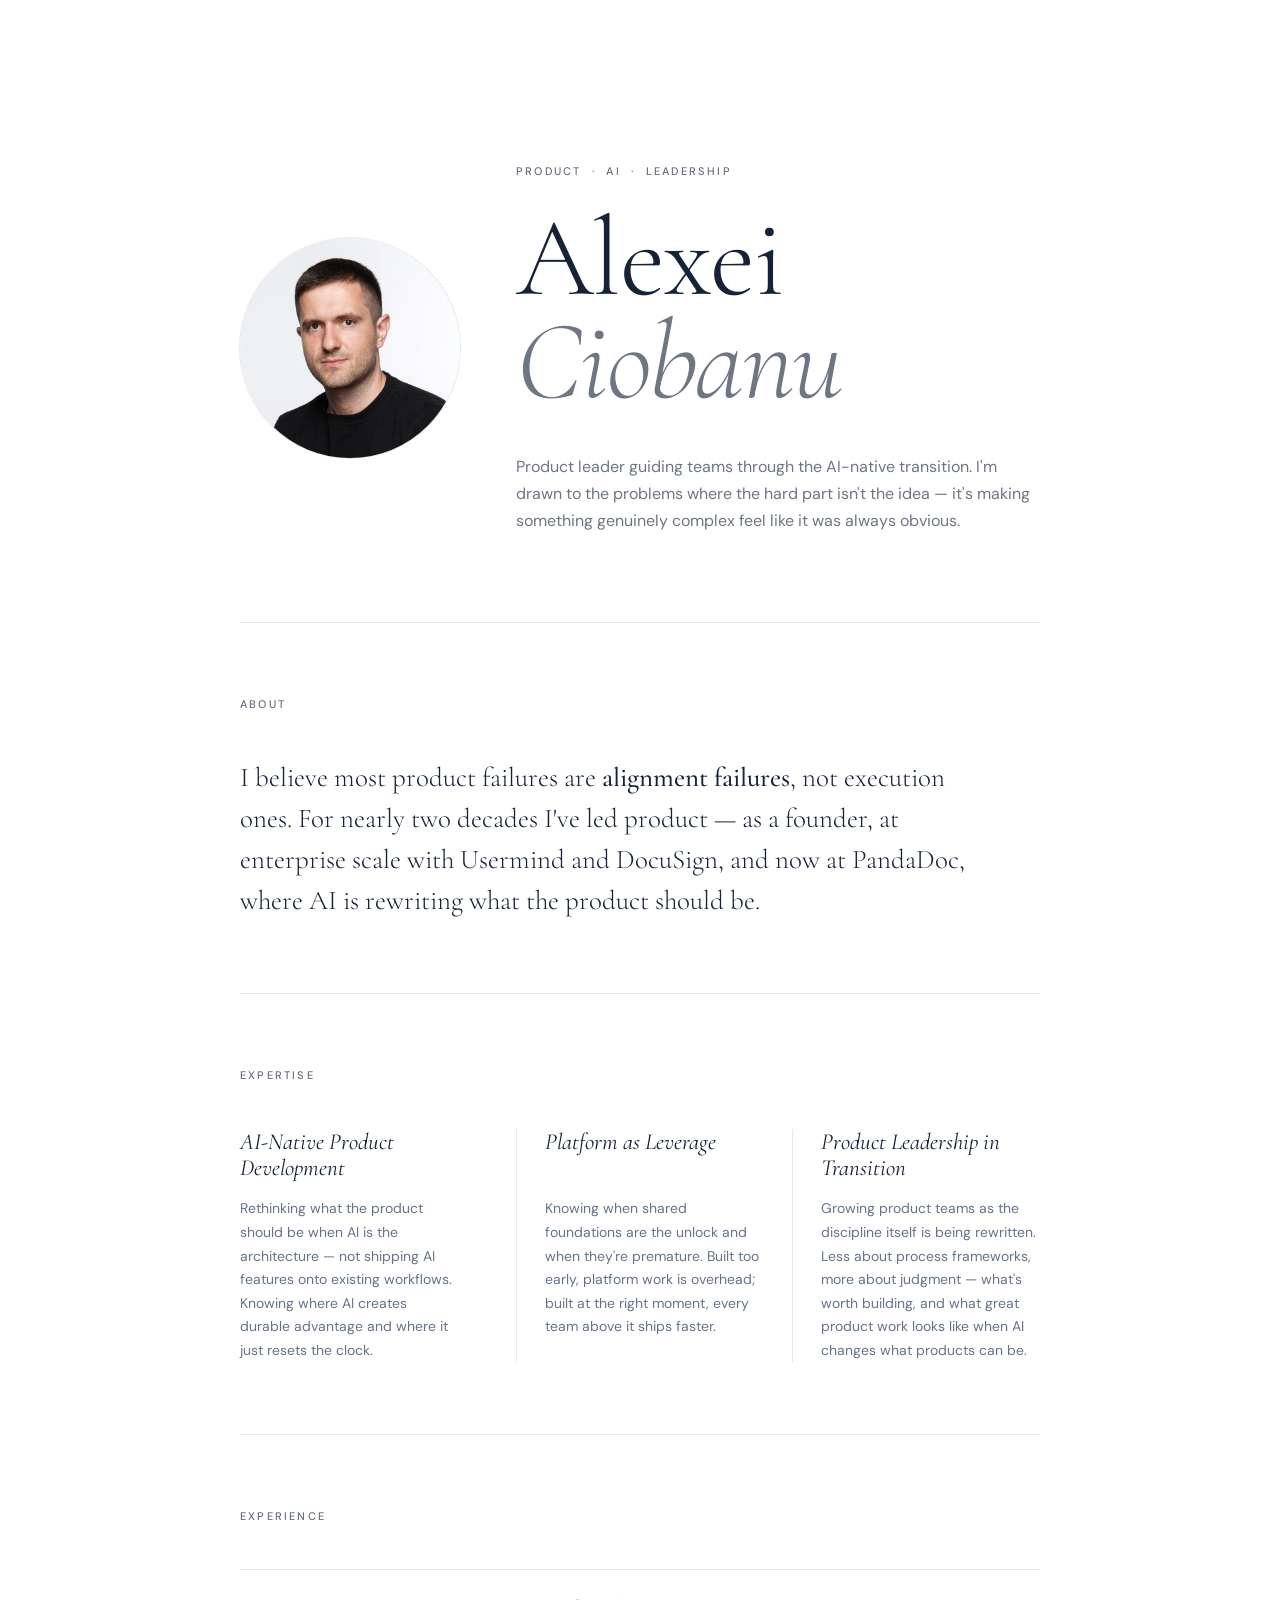
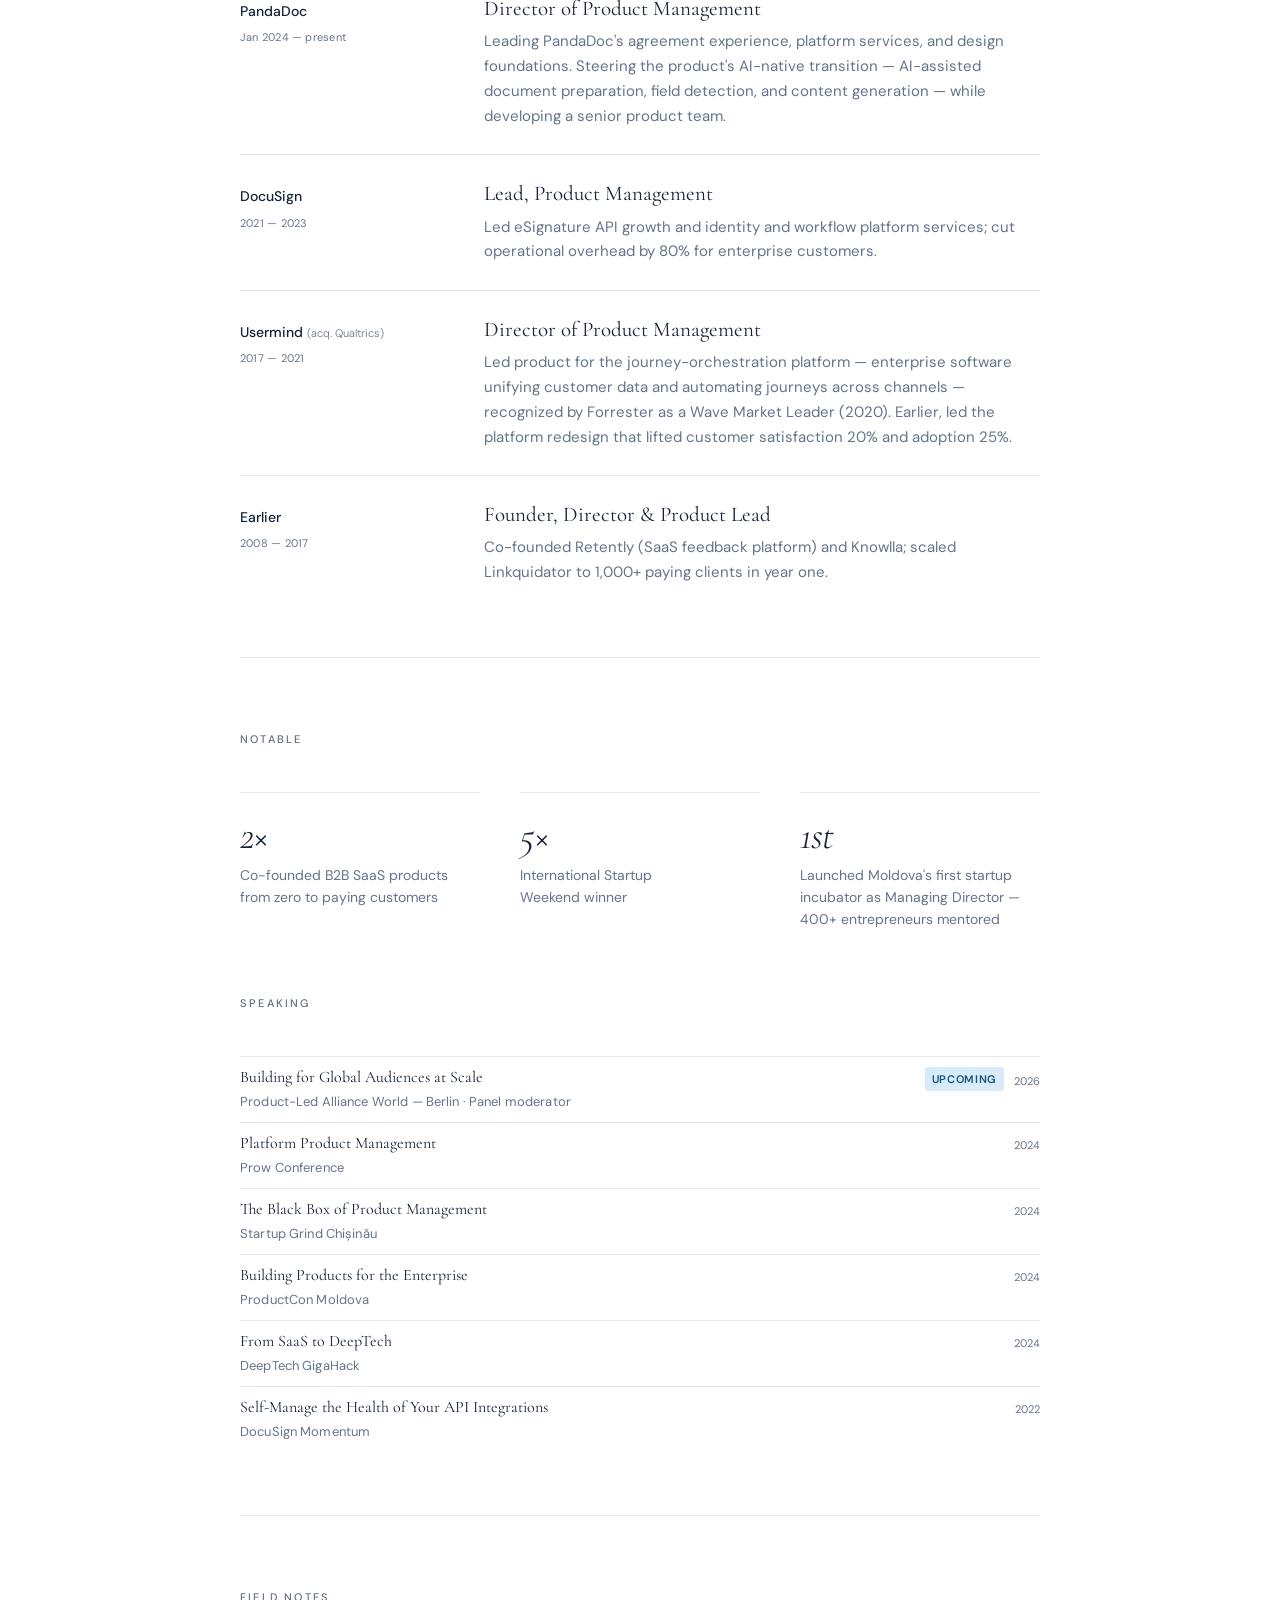
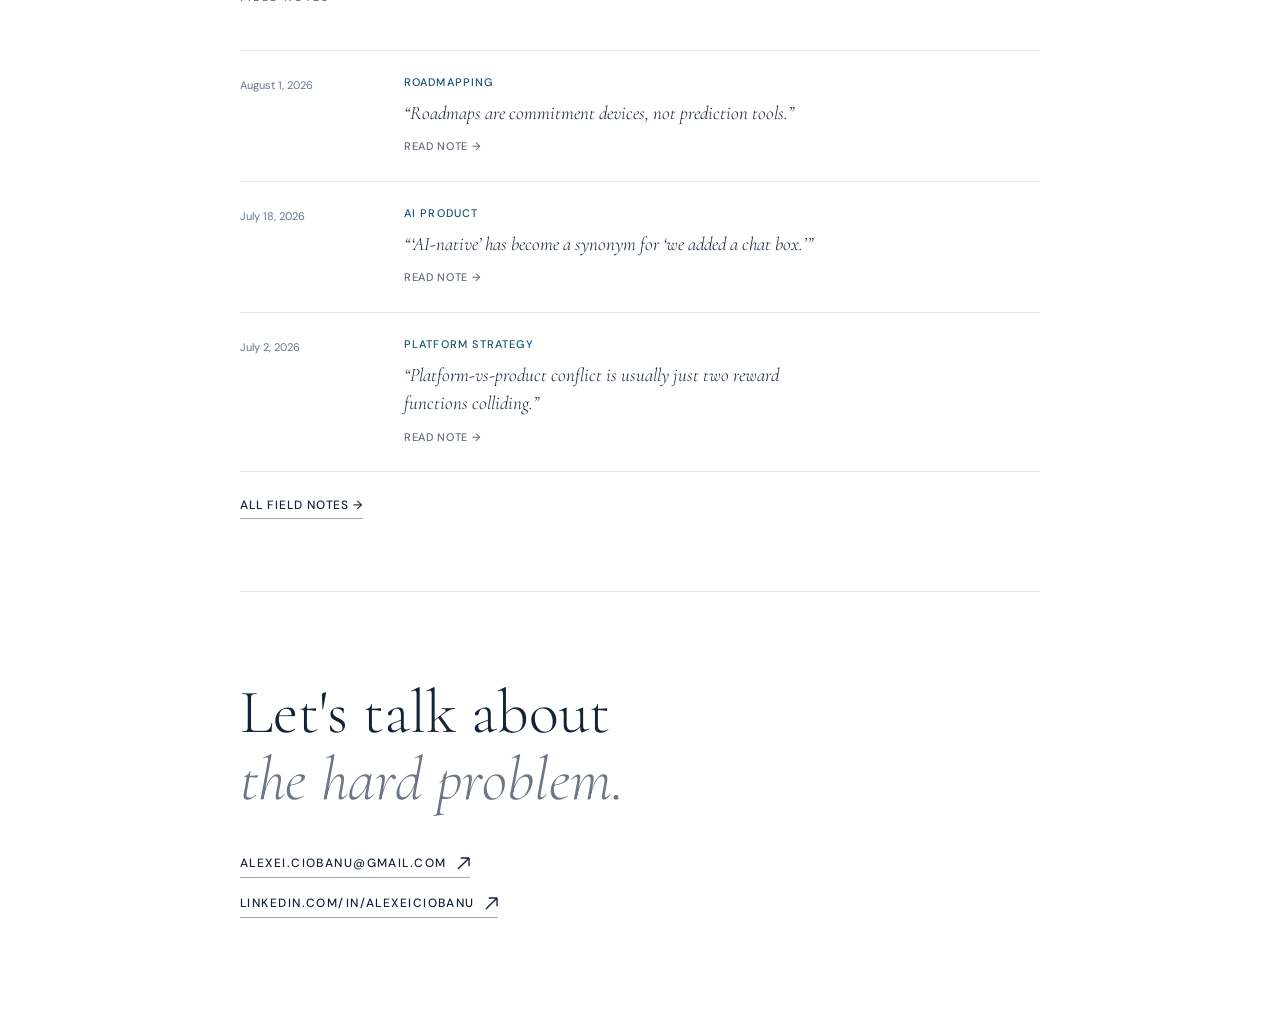
==== commit 765037af: "statically render Field Notes; pull latest copy from design canvas The real fix this round: Field No" ====
--- a/index.html
+++ b/index.html
@@ -301,22 +301,19 @@
     /* ── Notable ── */
     .notable-grid {
       display: grid;
-      grid-template-columns: 1fr;
-      gap: 0;
+      grid-template-columns: repeat(3, 1fr);
+      gap: 0 40px;
     }
 
     .notable-item {
-      padding: 20px 0;
+      padding: 22px 0 0;
       border-top: 1px solid var(--rule);
-      display: grid;
-      grid-template-columns: 88px 1fr;
-      gap: 0 20px;
-      align-items: baseline;
     }
 
     .notable-num {
       font-family: var(--serif);
       font-size: clamp(32px, 3.2vw, 40px);
+      margin-bottom: 10px;
       font-weight: 300;
       font-style: italic;
       color: var(--navy);
@@ -377,7 +374,9 @@
       text-wrap: pretty;
     }
 
-    .notable-speaking { display: grid; grid-template-columns: 1fr 1fr; gap: 0 80px; align-items: start; }
+    .notable-speaking { display: grid; gap: 64px; }
+
+    .speaking-role { white-space: nowrap; }
 
     /* ── Speaking list ── */
     .speaking-list { display: grid; gap: 0; }
@@ -388,7 +387,7 @@
       padding: 22px 0;
       border-top: 1px solid var(--rule);
       display: grid;
-      grid-template-columns: 110px 1fr;
+      grid-template-columns: 132px 1fr;
       gap: 0 32px;
     }
 
@@ -586,9 +585,11 @@
       .expertise-item + .expertise-item { border-top: 1px solid var(--rule); padding-top: 32px; margin-top: 32px; }
       .expertise-desc { max-width: 540px; font-size: 15px; }
 
+      .notable-grid { grid-template-columns: 1fr; }
+      .notable-item { padding: 20px 0 0; }
       .notable-desc { max-width: 500px; }
 
-      .notable-speaking { grid-template-columns: 1fr; gap: 56px; }
+      .notable-speaking { gap: 56px; }
     }
     @media (max-width: 680px) {
       .hero-inner { grid-template-columns: 1fr; gap: 26px 0; padding-bottom: 56px; }
@@ -608,8 +609,7 @@
         margin-bottom: 8px;
       }
 
-      .notable-speaking { grid-template-columns: 1fr; gap: 48px; }
-      .notable-item { grid-template-columns: 1fr; gap: 8px 0; }
+      .notable-speaking { gap: 48px; }
 
 
       .note-item { grid-template-columns: 1fr; gap: 4px; }
@@ -644,7 +644,7 @@
           <img class="hero-photo" src="AlexeiCiobanu.jpg" alt="Portrait of Alexei Ciobanu" width="440" height="440" fetchpriority="high" decoding="async" />
         </div>
         <div class="hero-text">
-          <p class="eyebrow">Product &nbsp;·&nbsp; SaaS &nbsp;·&nbsp; AI &nbsp;·&nbsp; Leadership</p>
+          <p class="eyebrow">Product &nbsp;·&nbsp; AI &nbsp;·&nbsp; Leadership</p>
           <h1>Alexei<br><em>Ciobanu</em></h1>
           <p class="tagline">Product leader guiding teams through the AI-native transition. I'm drawn to the problems where the hard part isn't the idea — it's making something genuinely complex feel like it was always obvious.</p>
         </div>
@@ -657,7 +657,7 @@
     <section id="about">
       <h2 class="section-label">About</h2>
       <p class="about-text">
-        I believe most product failures are <strong>alignment failures</strong>, not execution ones. For nearly two decades I've led product — as a founder, at scale with DocuSign, and now at PandaDoc, where AI is rewriting what the product should be.
+        I believe most product failures are <strong>alignment failures</strong>, not execution ones. For nearly two decades I've led product — as a founder, at enterprise scale with Usermind and DocuSign, and now at PandaDoc, where AI is rewriting what the product should be.
       </p>
     </section>
 
@@ -714,7 +714,7 @@
           </div>
           <div class="exp-detail">
             <h3 class="exp-role">Director of Product Management</h3>
-            <span class="exp-impact">Led product for the journey-orchestration platform — enterprise software unifying customer data and automating journeys across channels. Earlier, led the platform redesign that lifted customer satisfaction 20% and adoption 25%.</span>
+            <span class="exp-impact">Led product for the journey-orchestration platform — enterprise software unifying customer data and automating journeys across channels — recognized by Forrester as a Wave Market Leader (2020). Earlier, led the platform redesign that lifted customer satisfaction 20% and adoption 25%.</span>
           </div>
         </div>
 
@@ -725,7 +725,7 @@
           </div>
           <div class="exp-detail">
             <h3 class="exp-role">Founder, Director &amp; Product Lead</h3>
-            <span class="exp-impact">Co-founded Retently (SaaS feedback platform); scaled Linkquidator to 1,000+ paying clients in year one.</span>
+            <span class="exp-impact">Co-founded Retently (SaaS feedback platform) and Knowlla; scaled Linkquidator to 1,000+ paying clients in year one.</span>
           </div>
         </div>
 
@@ -751,21 +751,17 @@
               <div class="notable-num">1st</div>
               <div class="notable-desc">Launched Moldova's first startup incubator as Managing Director — 400+ entrepreneurs mentored</div>
             </div>
-            <div class="notable-item">
-              <div class="notable-num">2020</div>
-              <div class="notable-desc">Forrester Wave — Market Leader in Journey Orchestration (Usermind)</div>
-            </div>
           </div>
         </div>
 
         <div id="speaking">
           <h2 class="section-label">Speaking</h2>
           <div class="speaking-list">
-            <div class="speaking-item"><div><div class="speaking-title">Building for Global Audiences at Scale</div><div class="speaking-venue"><a href="https://world.productledalliance.com/location/berlin/agenda" target="_blank" rel="noopener noreferrer">Product-Led Alliance World — Berlin</a></div></div><div style="display:flex;align-items:center;gap:10px;"><span style="font-size:11px;font-weight:600;letter-spacing:0.06em;text-transform:uppercase;color:var(--accent);background:var(--accent-bg);border-radius:3px;padding:3px 7px;">Upcoming</span><div class="speaking-meta">2026</div></div></div>
+            <div class="speaking-item"><div><div class="speaking-title">Building for Global Audiences at Scale</div><div class="speaking-venue"><a href="https://world.productledalliance.com/location/berlin/agenda" target="_blank" rel="noopener noreferrer">Product-Led Alliance World — Berlin</a> <span class="speaking-role">&middot; Panel moderator</span></div></div><div style="display:flex;align-items:center;gap:10px;"><span style="font-size:11px;font-weight:600;letter-spacing:0.06em;text-transform:uppercase;color:var(--accent);background:var(--accent-bg);border-radius:3px;padding:3px 7px;">Upcoming</span><div class="speaking-meta">2026</div></div></div>
             <div class="speaking-item"><div><div class="speaking-title">Platform Product Management</div><div class="speaking-venue">Prow Conference</div></div><div class="speaking-meta">2024</div></div>
             <div class="speaking-item"><div><div class="speaking-title">The Black Box of Product Management</div><div class="speaking-venue">Startup Grind Chișinău</div></div><div class="speaking-meta">2024</div></div>
             <div class="speaking-item"><div><div class="speaking-title">Building Products for the Enterprise</div><div class="speaking-venue">ProductCon Moldova</div></div><div class="speaking-meta">2024</div></div>
-            <div class="speaking-item"><div><div class="speaking-title">From SaaS to Deeptech</div><div class="speaking-venue">DeepTech GigaHack</div></div><div class="speaking-meta">2024</div></div>
+            <div class="speaking-item"><div><div class="speaking-title">From SaaS to DeepTech</div><div class="speaking-venue">DeepTech GigaHack</div></div><div class="speaking-meta">2024</div></div>
             <div class="speaking-item"><div><div class="speaking-title">Self-Manage the Health of Your API Integrations</div><div class="speaking-venue">DocuSign Momentum</div></div><div class="speaking-meta">2022</div></div>
           </div>
         </div>
@@ -776,7 +772,32 @@
     <!-- Field Notes -->
     <section id="field-notes">
       <h2 class="section-label">Field Notes</h2>
-      <div id="notes-preview" class="notes-list"></div>
+      <div id="notes-preview" class="notes-list">
+        <div class="note-item">
+          <div class="note-date">August 1, 2026</div>
+          <div>
+            <span class="note-topic">Roadmapping</span>
+            <p class="note-text">&ldquo;Roadmaps are commitment devices, not prediction tools.&rdquo;</p>
+            <a class="note-read-more" href="notes/roadmaps-commitment-devices.html">Read note &rarr;</a>
+          </div>
+        </div>
+        <div class="note-item">
+          <div class="note-date">July 18, 2026</div>
+          <div>
+            <span class="note-topic">AI Product</span>
+            <p class="note-text">&ldquo;‘AI-native’ has become a synonym for ‘we added a chat box.’&rdquo;</p>
+            <a class="note-read-more" href="notes/ai-native-chat-box.html">Read note &rarr;</a>
+          </div>
+        </div>
+        <div class="note-item">
+          <div class="note-date">July 2, 2026</div>
+          <div>
+            <span class="note-topic">Platform Strategy</span>
+            <p class="note-text">&ldquo;Platform-vs-product conflict is usually just two reward functions colliding.&rdquo;</p>
+            <a class="note-read-more" href="notes/platform-vs-product-reward.html">Read note &rarr;</a>
+          </div>
+        </div>
+      </div>
       <a class="notes-view-all" href="notes.html">All field notes →</a>
     </section>
 
@@ -803,7 +824,6 @@
 
   </div>
 
-  <script src="notes-data.js"></script>
   <script>
     const nav = document.getElementById('main-nav');
     const header = document.querySelector('header');
@@ -812,18 +832,6 @@
     }, { threshold: 0 });
     io.observe(header);
 
-    const preview = document.getElementById('notes-preview');
-    const fmt = d => new Date(d + 'T00:00:00').toLocaleDateString('en-US', { month: 'short', day: 'numeric', year: 'numeric' });
-    preview.innerHTML = FIELD_NOTES.slice(0, 3).map(n => `
-      <div class="note-item">
-        <div class="note-date">${fmt(n.date)}</div>
-        <div>
-          <span class="note-topic">${n.topic}</span>
-          <p class="note-text">“${n.excerpt}”</p>
-          <a class="note-read-more" href="notes/${n.id}.html">Read note →</a>
-        </div>
-      </div>
-    `).join('');
   </script>
 </body>
 </html>
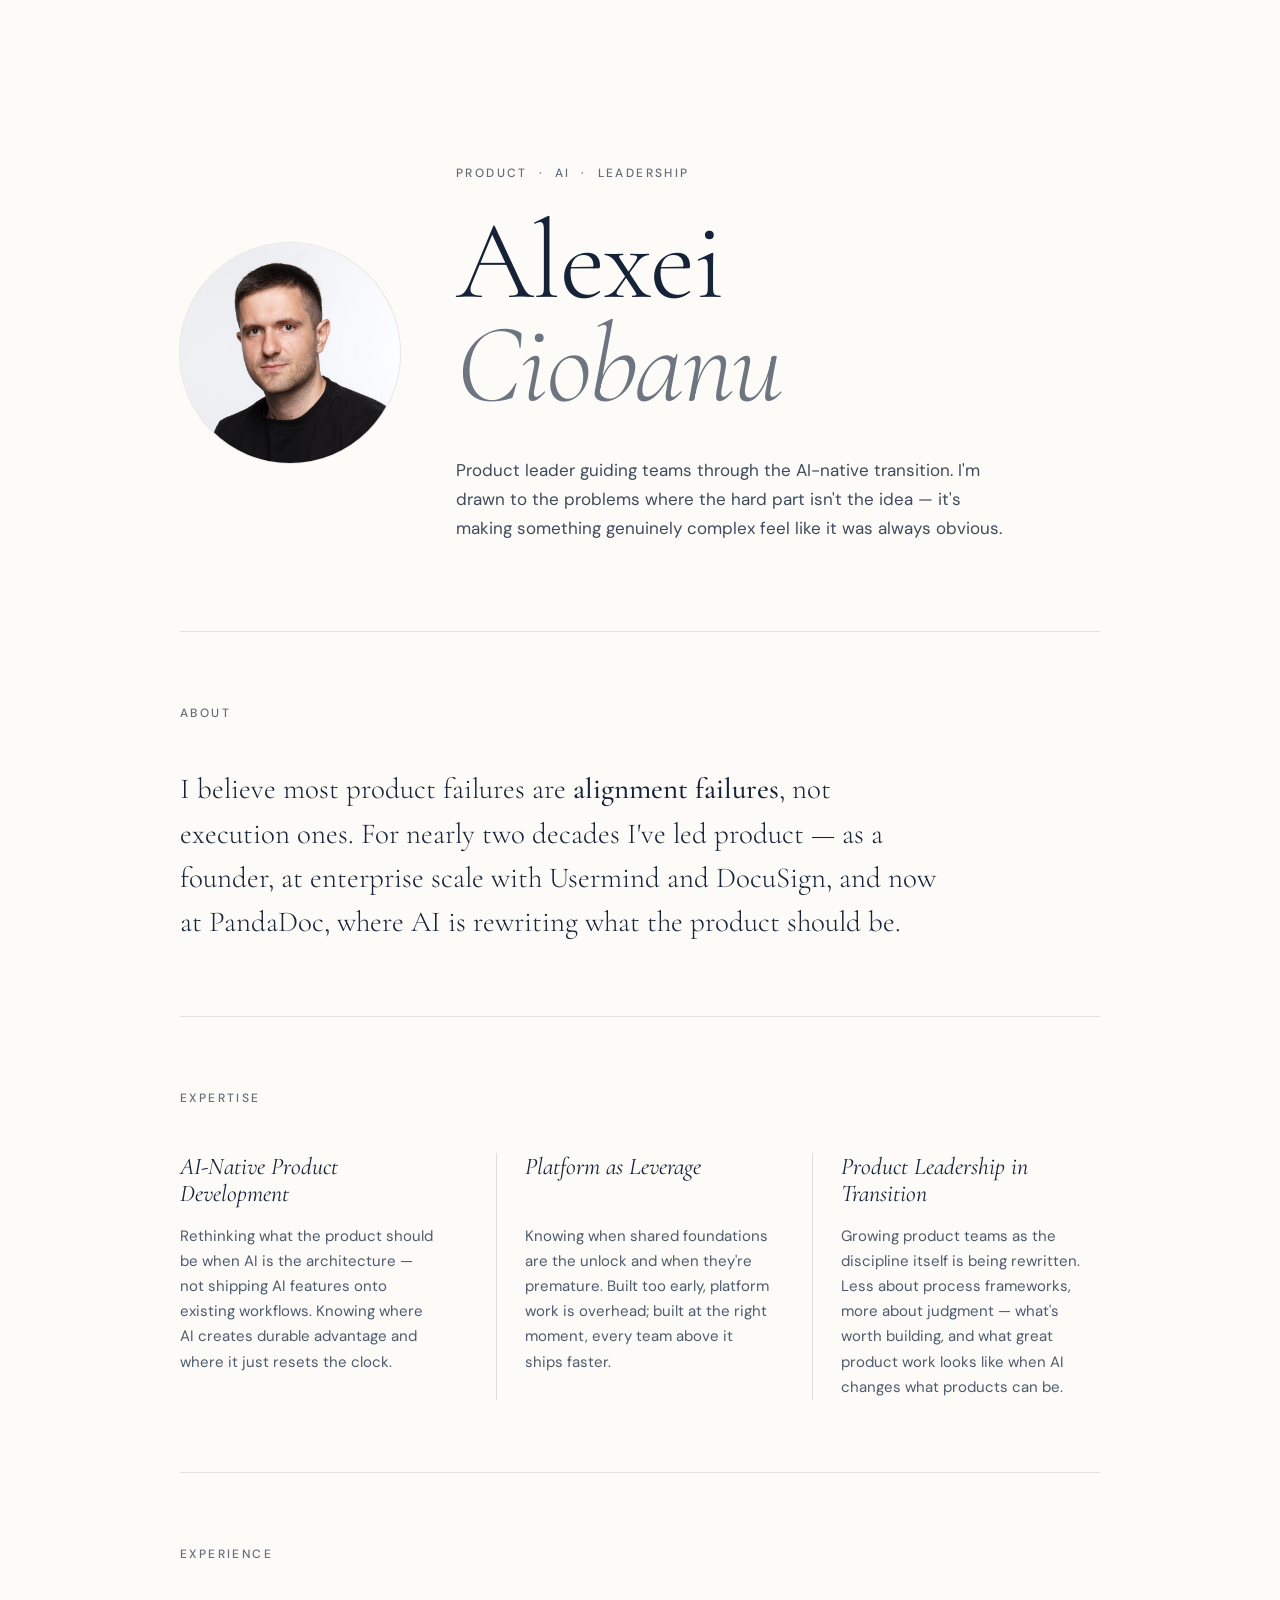
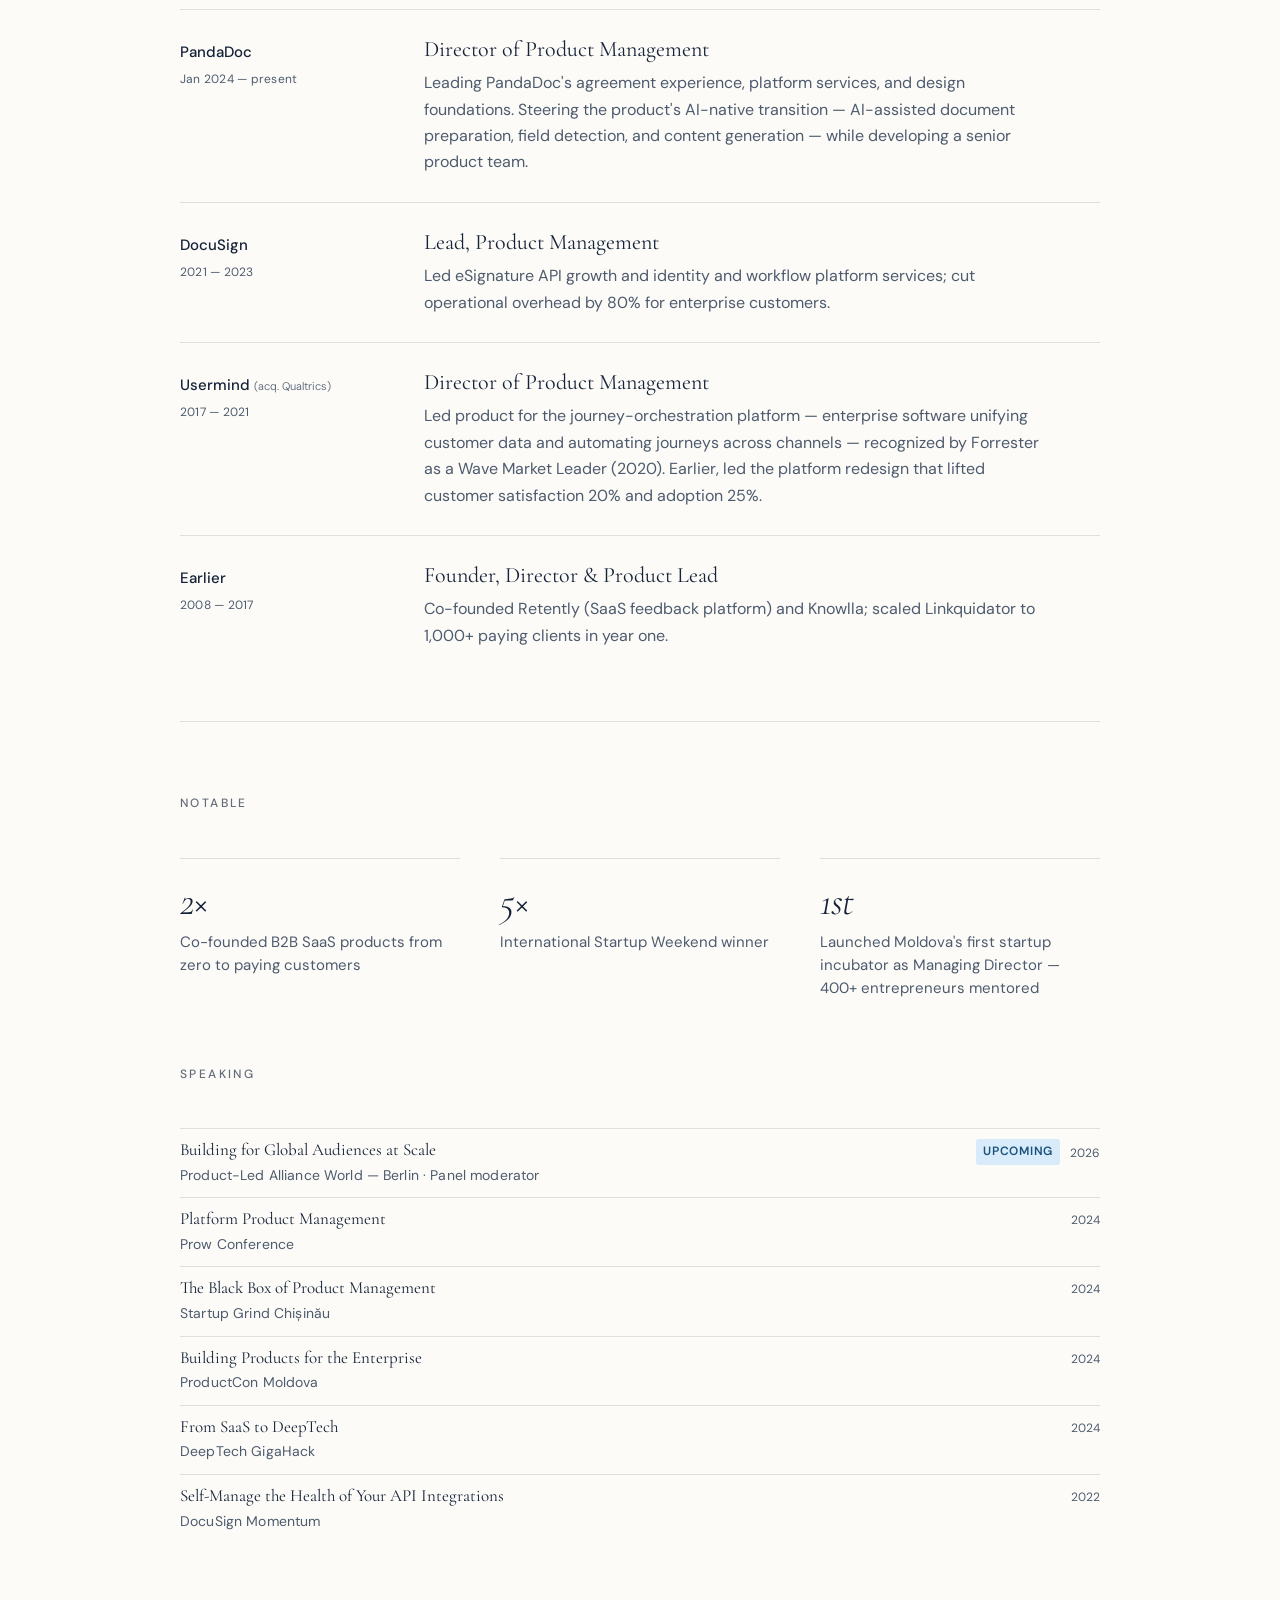
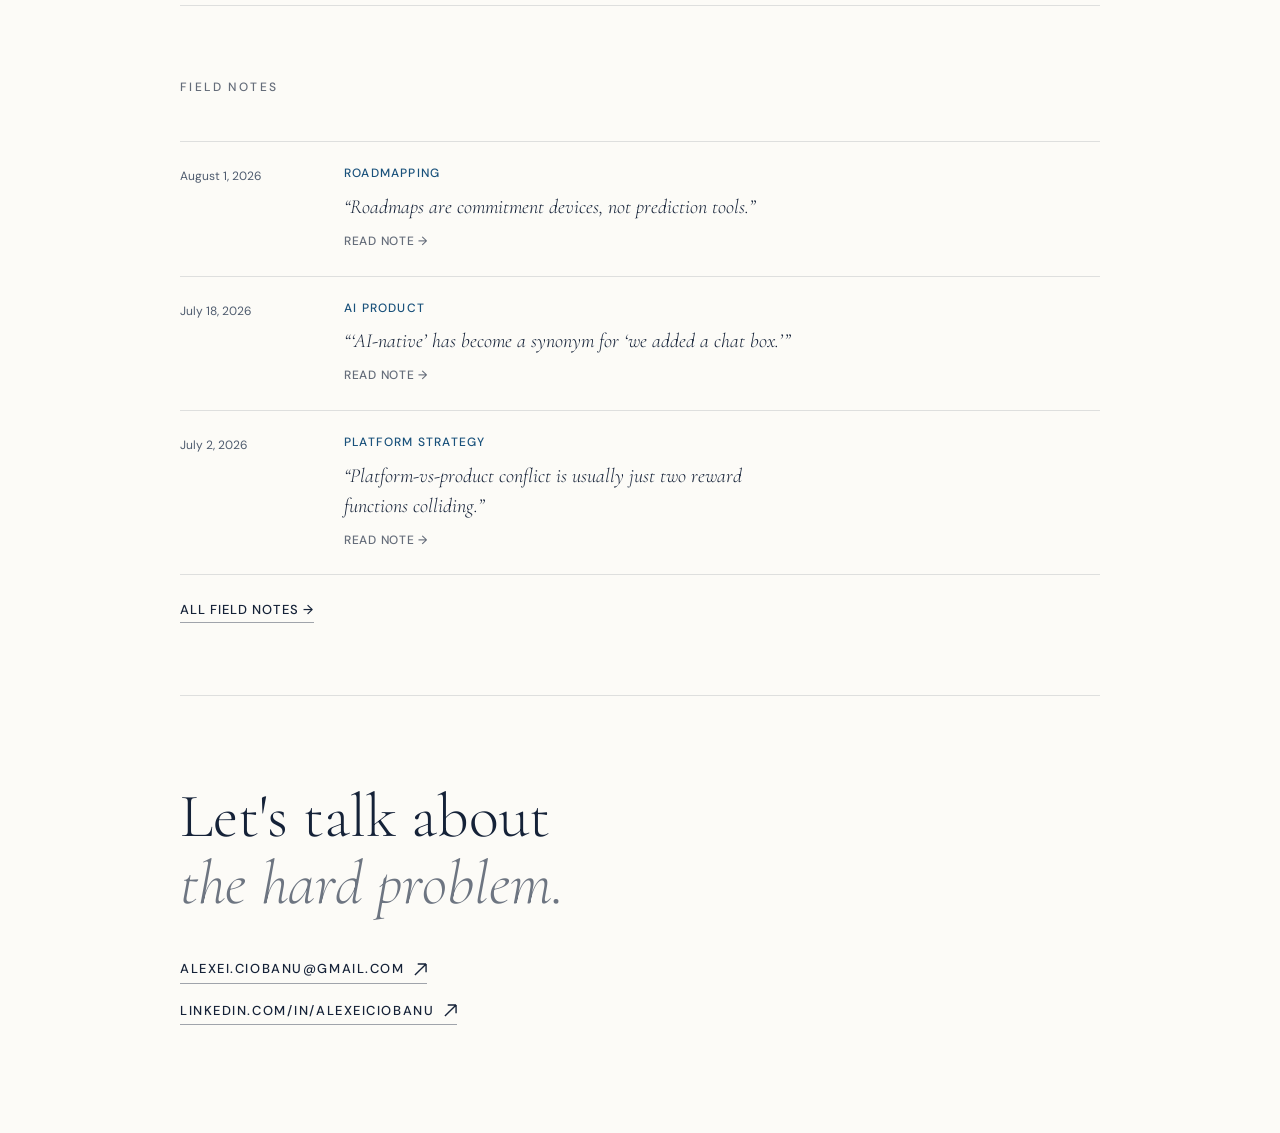
==== commit 6d324152: "pull visual refinement pass: warm background, larger type, wider column - bg shifts from pure white " ====
--- a/index.html
+++ b/index.html
@@ -48,17 +48,17 @@
   <style>
     /* ── Tokens ── */
     :root {
-      --bg:        #ffffff;
+      --bg:        #fcfbf7;
       --fg:        #1c2630;
       --navy:      #152238;
       --navy-60:   rgba(21,34,56,0.62);
       --label:     rgba(21,34,56,0.66);
       --navy-40:   rgba(21,34,56,0.4);
       --navy-15:   rgba(21,34,56,0.15);
-      --muted:     #65748a;
+      --muted:     #4e5b6e;
       --accent:    oklch(42% 0.09 245);
       --accent-bg: oklch(93% 0.03 240);
-      --rule:      rgba(21,34,56,0.1);
+      --rule:      rgba(21,34,56,0.13);
       --serif:     'Cormorant Garamond', Georgia, serif;
       --sans:      'DM Sans', system-ui, sans-serif;
     }
@@ -104,7 +104,7 @@
     a { color: inherit; text-decoration: none; }
 
     .wrap {
-      max-width: 880px;
+      max-width: 1000px;
       margin: 0 auto;
       padding: 0 40px;
     }
@@ -136,7 +136,7 @@
 
     .nav-name {
       font-family: var(--sans);
-      font-size: 13px;
+      font-size: 14px;
       font-weight: 500;
       color: var(--navy);
       letter-spacing: 0.01em;
@@ -145,7 +145,7 @@
     .nav-links { display: flex; gap: 36px; }
 
     .nav-links a {
-      font-size: 11px;
+      font-size: 12px;
       font-weight: 400;
       letter-spacing: 0.08em;
       text-transform: uppercase;
@@ -168,7 +168,7 @@
 
     .eyebrow {
       font-family: var(--sans);
-      font-size: 11px;
+      font-size: 12px;
       font-weight: 500;
       letter-spacing: 0.2em;
       text-transform: uppercase;
@@ -193,10 +193,10 @@
 
     .tagline {
       font-family: var(--sans);
-      font-size: 16px;
-      font-weight: 400;
-      color: var(--navy-60);
-      max-width: 540px;
+      font-size: 17px;
+      font-weight: 400;
+      color: #3f4b5c;
+      max-width: 560px;
       line-height: 1.7;
       text-wrap: pretty;
     }
@@ -209,7 +209,7 @@
 
     .section-label {
       font-family: var(--sans);
-      font-size: 11px;
+      font-size: 12px;
       font-weight: 500;
       letter-spacing: 0.2em;
       text-transform: uppercase;
@@ -220,7 +220,7 @@
     /* ── About ── */
     .about-text {
       font-family: var(--serif);
-      font-size: clamp(21px, 2.5vw, 27px);
+      font-size: clamp(22px, 2.6vw, 29px);
       font-weight: 300;
       line-height: 1.52;
       color: var(--navy);
@@ -255,7 +255,7 @@
 
     .exp-company {
       font-family: var(--sans);
-      font-size: 14px;
+      font-size: 15px;
       font-weight: 500;
       color: var(--navy);
     }
@@ -269,7 +269,7 @@
 
     .exp-date {
       font-family: var(--sans);
-      font-size: 11px;
+      font-size: 12px;
       font-weight: 400;
       color: var(--muted);
       letter-spacing: 0.02em;
@@ -283,7 +283,7 @@
 
     .exp-role {
       font-family: var(--serif);
-      font-size: 21px;
+      font-size: 22px;
       font-weight: 400;
       color: var(--navy);
       line-height: 1.2;
@@ -291,10 +291,11 @@
 
     .exp-impact {
       font-family: var(--sans);
-      font-size: 15px;
+      font-size: 16px;
       font-weight: 400;
       color: var(--muted);
       line-height: 1.65;
+      max-width: 620px;
       text-wrap: pretty;
     }
 
@@ -323,7 +324,7 @@
 
     .notable-desc {
       font-family: var(--sans);
-      font-size: 14px;
+      font-size: 15px;
       font-weight: 400;
       color: var(--muted);
       line-height: 1.55;
@@ -356,7 +357,7 @@
 
     .expertise-title {
       font-family: var(--serif);
-      font-size: 23px;
+      font-size: 24px;
       font-weight: 400;
       font-style: italic;
       color: var(--navy);
@@ -367,7 +368,7 @@
 
     .expertise-desc {
       font-family: var(--sans);
-      font-size: 14px;
+      font-size: 15px;
       font-weight: 400;
       color: var(--muted);
       line-height: 1.68;
@@ -394,7 +395,7 @@
     .note-item:last-child { border-bottom: 1px solid var(--rule); }
 
     .note-date {
-      font-size: 11px;
+      font-size: 12px;
       font-weight: 400;
       color: var(--muted);
       padding-top: 3px;
@@ -403,19 +404,19 @@
 
     .note-text {
       font-family: var(--serif);
-      font-size: 19px;
+      font-size: 20px;
       font-weight: 300;
       font-style: italic;
       color: var(--navy);
       line-height: 1.5;
-      max-width: 480px;
+      max-width: 520px;
       text-wrap: pretty;
     }
 
     .notes-view-all {
       display: inline-block;
       margin-top: 24px;
-      font-size: 12px;
+      font-size: 13px;
       font-weight: 500;
       letter-spacing: 0.08em;
       text-transform: uppercase;
@@ -429,7 +430,7 @@
     .note-read-more {
       display: inline-block;
       margin-top: 10px;
-      font-size: 11px;
+      font-size: 12px;
       position: relative;
       font-weight: 500;
       letter-spacing: 0.06em;
@@ -442,7 +443,7 @@
     .note-topic {
       display: block;
       color: var(--accent);
-      font-size: 11px;
+      font-size: 12px;
       font-weight: 500;
       letter-spacing: 0.1em;
       text-transform: uppercase;
@@ -462,14 +463,14 @@
 
     .speaking-title {
       font-family: var(--serif);
-      font-size: 16px;
+      font-size: 17px;
       font-weight: 400;
       color: var(--navy);
       line-height: 1.35;
     }
 
     .speaking-venue {
-      font-size: 13px;
+      font-size: 14px;
       font-weight: 400;
       color: var(--muted);
       margin-top: 2px;
@@ -477,7 +478,7 @@
     }
 
     .speaking-meta {
-      font-size: 11px;
+      font-size: 12px;
       font-weight: 400;
       color: var(--muted);
       white-space: nowrap;
@@ -515,7 +516,7 @@
       align-items: center;
       gap: 10px;
       font-family: var(--sans);
-      font-size: 12px;
+      font-size: 13px;
       font-weight: 500;
       letter-spacing: 0.12em;
       text-transform: uppercase;
@@ -583,7 +584,7 @@
         border-left: none;
       }
       .expertise-item + .expertise-item { border-top: 1px solid var(--rule); padding-top: 32px; margin-top: 32px; }
-      .expertise-desc { max-width: 540px; font-size: 15px; }
+      .expertise-desc { max-width: 560px; font-size: 16px; }
 
       .notable-grid { grid-template-columns: 1fr; }
       .notable-item { padding: 20px 0 0; }
@@ -757,7 +758,7 @@
         <div id="speaking">
           <h2 class="section-label">Speaking</h2>
           <div class="speaking-list">
-            <div class="speaking-item"><div><div class="speaking-title">Building for Global Audiences at Scale</div><div class="speaking-venue"><a href="https://world.productledalliance.com/location/berlin/agenda" target="_blank" rel="noopener noreferrer">Product-Led Alliance World — Berlin</a> <span class="speaking-role">&middot; Panel moderator</span></div></div><div style="display:flex;align-items:center;gap:10px;"><span style="font-size:11px;font-weight:600;letter-spacing:0.06em;text-transform:uppercase;color:var(--accent);background:var(--accent-bg);border-radius:3px;padding:3px 7px;">Upcoming</span><div class="speaking-meta">2026</div></div></div>
+            <div class="speaking-item"><div><div class="speaking-title">Building for Global Audiences at Scale</div><div class="speaking-venue"><a href="https://world.productledalliance.com/location/berlin/agenda" target="_blank" rel="noopener noreferrer">Product-Led Alliance World — Berlin</a> <span class="speaking-role">&middot; Panel moderator</span></div></div><div style="display:flex;align-items:center;gap:10px;"><span style="font-size:12px;font-weight:600;letter-spacing:0.06em;text-transform:uppercase;color:var(--accent);background:var(--accent-bg);border-radius:3px;padding:3px 7px;">Upcoming</span><div class="speaking-meta">2026</div></div></div>
             <div class="speaking-item"><div><div class="speaking-title">Platform Product Management</div><div class="speaking-venue">Prow Conference</div></div><div class="speaking-meta">2024</div></div>
             <div class="speaking-item"><div><div class="speaking-title">The Black Box of Product Management</div><div class="speaking-venue">Startup Grind Chișinău</div></div><div class="speaking-meta">2024</div></div>
             <div class="speaking-item"><div><div class="speaking-title">Building Products for the Enterprise</div><div class="speaking-venue">ProductCon Moldova</div></div><div class="speaking-meta">2024</div></div>
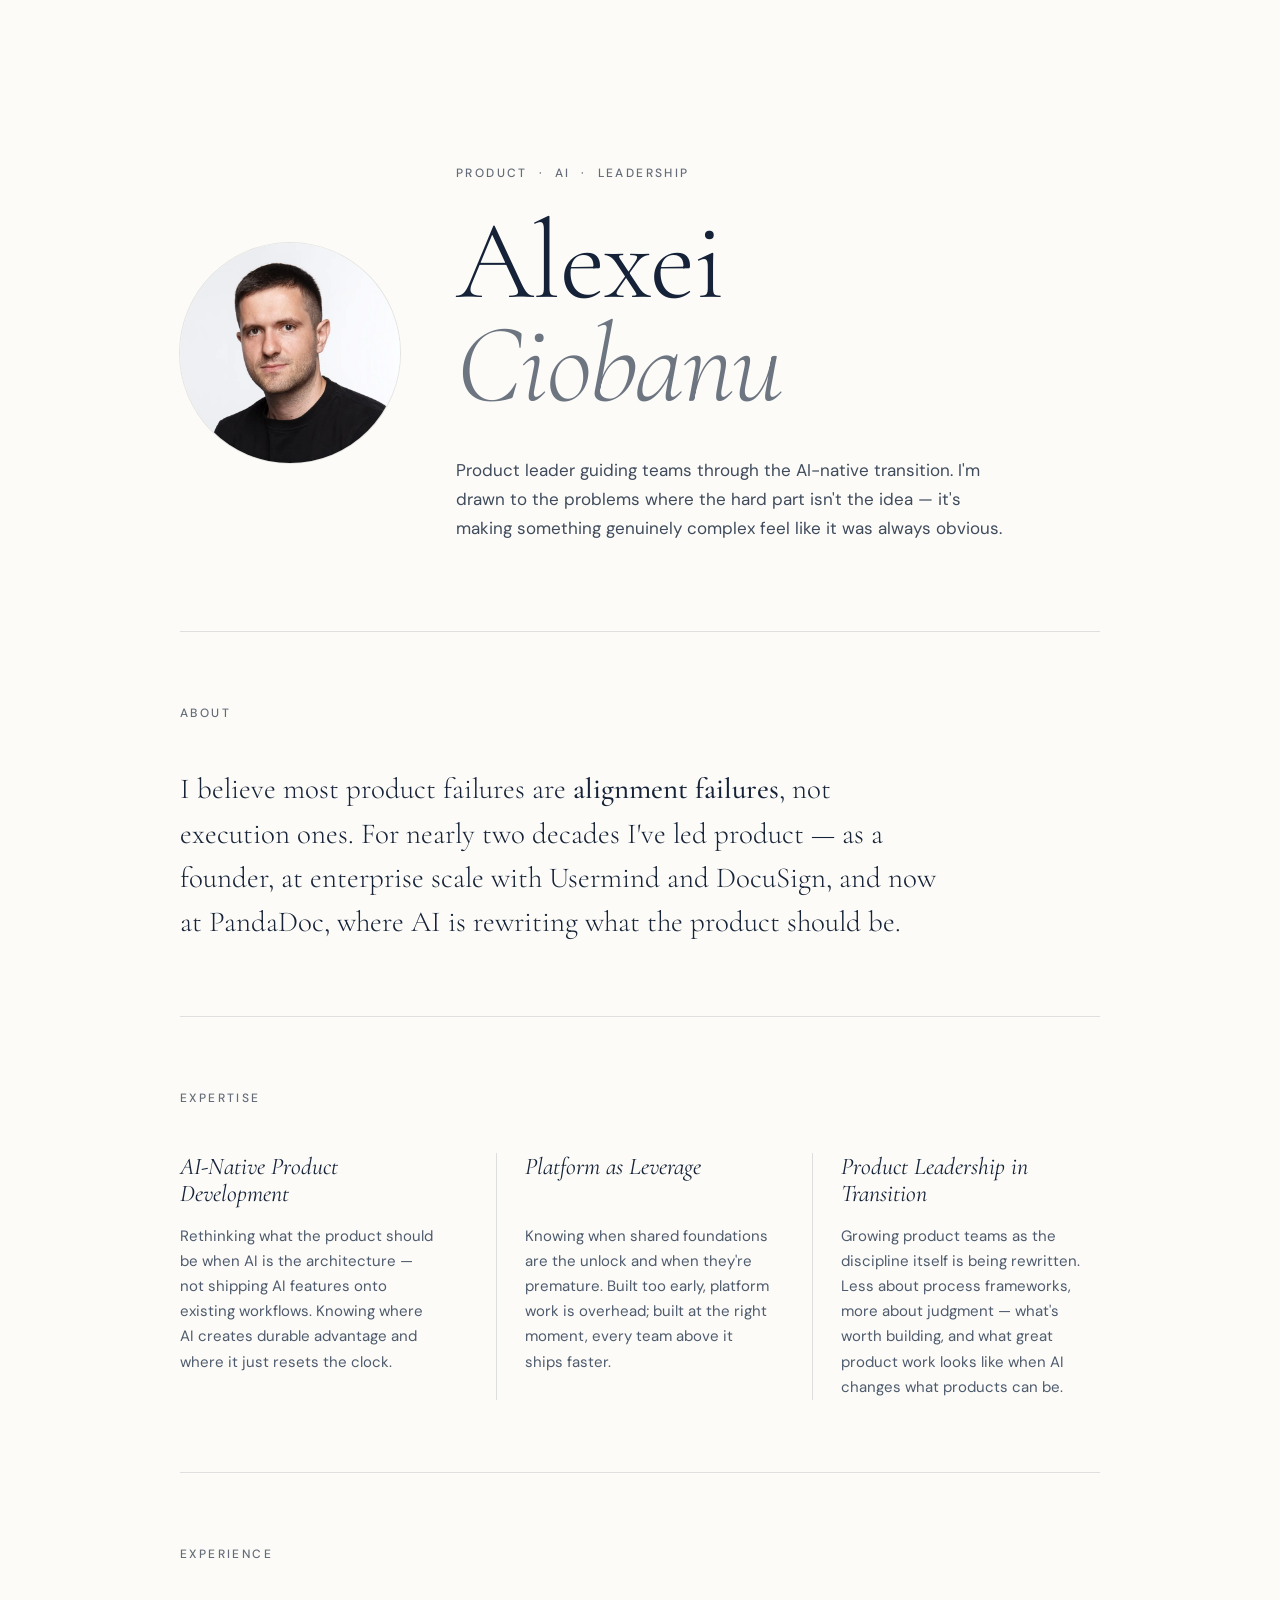
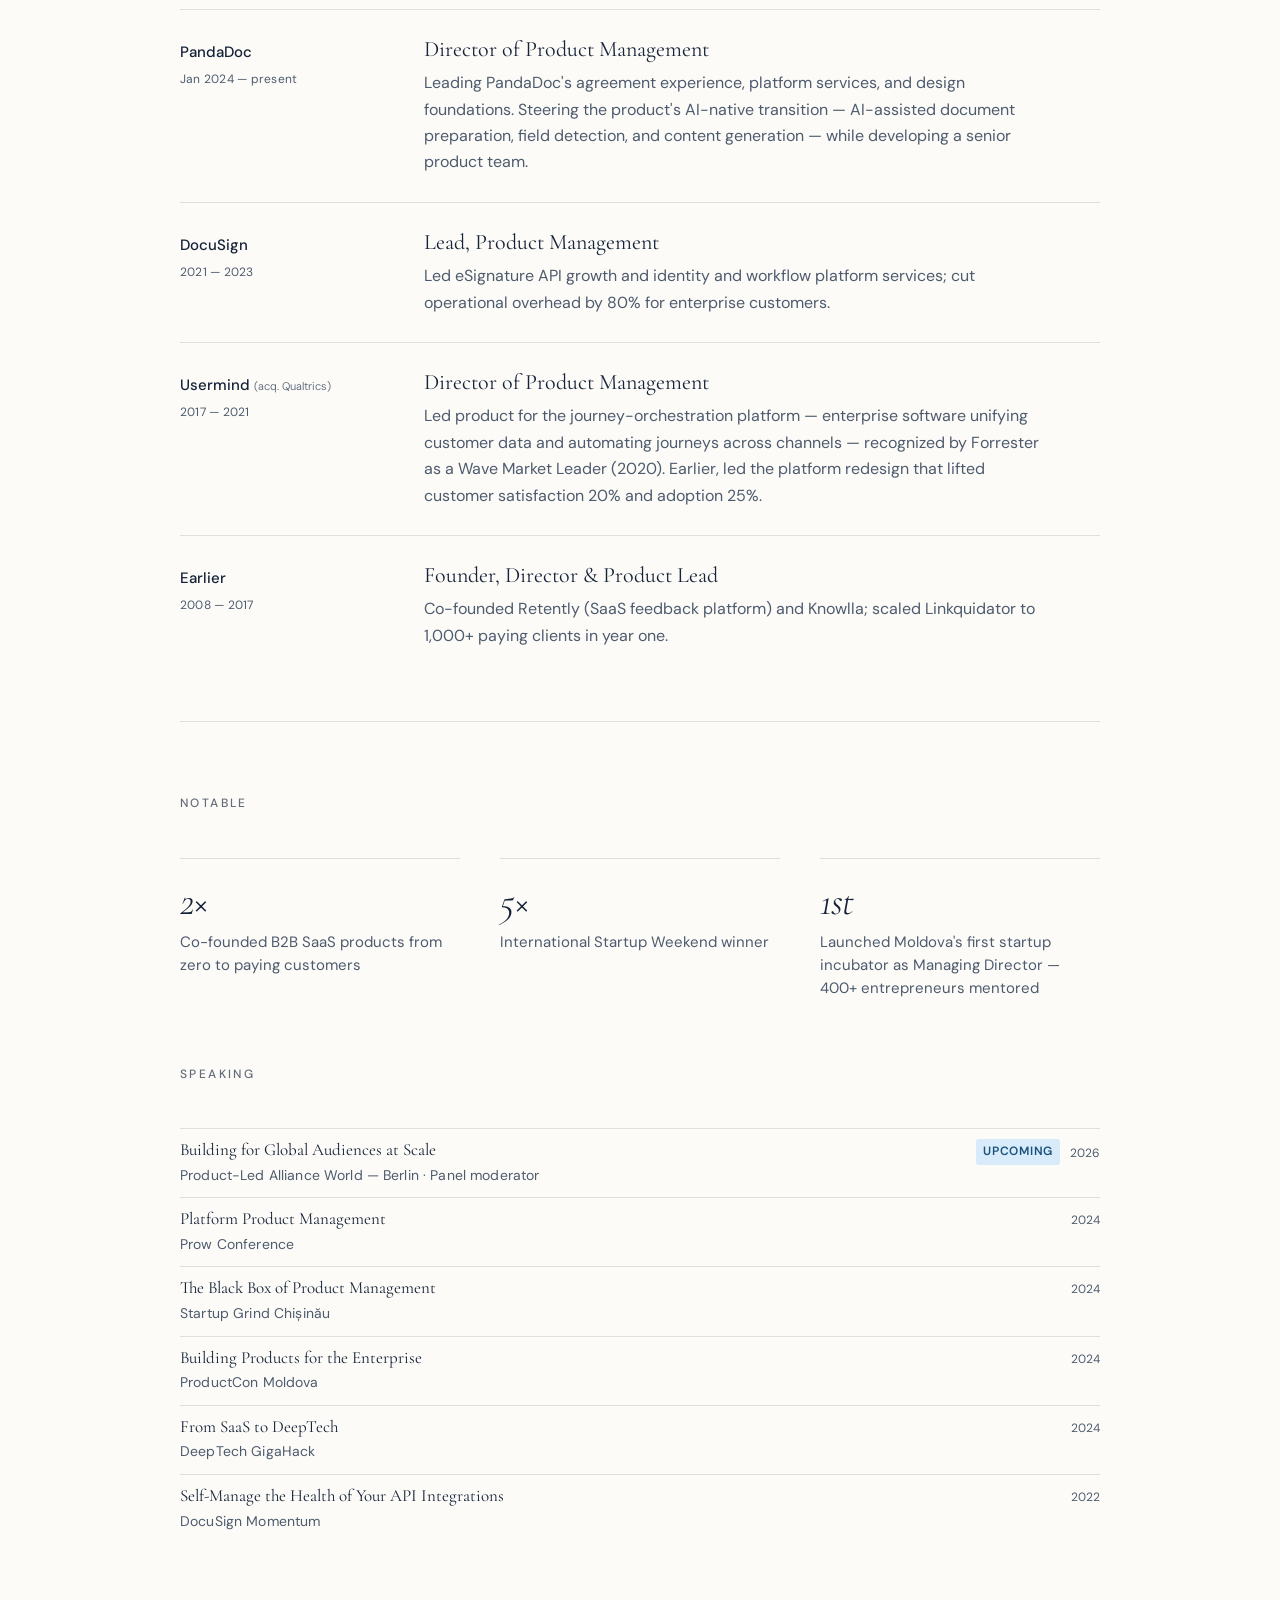
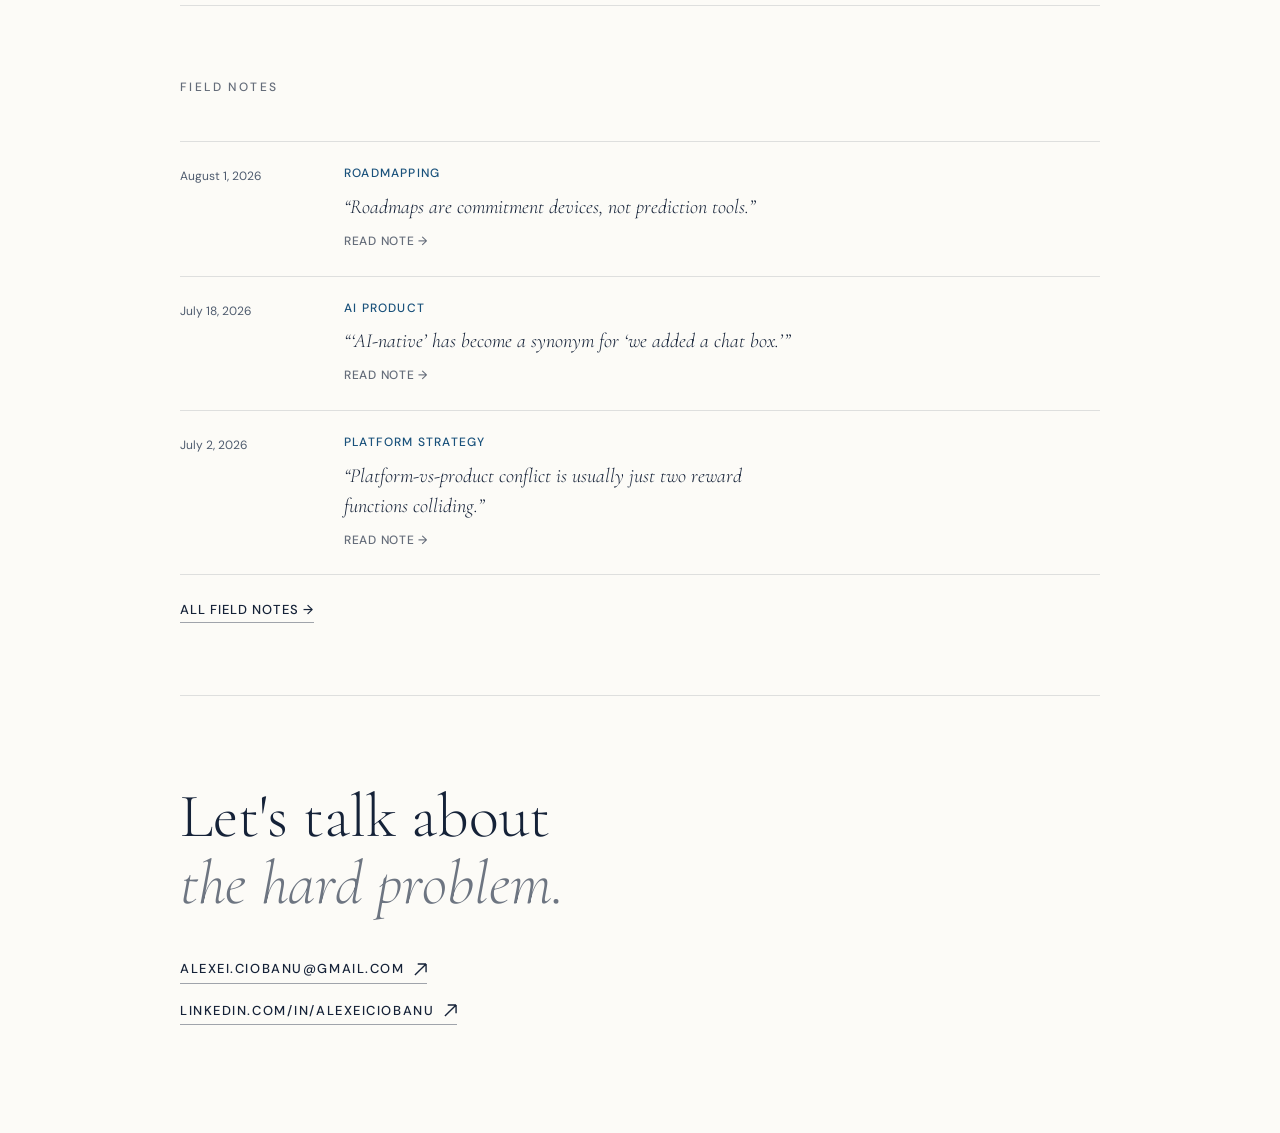
==== commit 9aeed9c5: "performance: defer render-blocking font CSS, serve WebP hero photo Driven by a PageSpeed Insights ru" ====
--- a/index.html
+++ b/index.html
@@ -43,7 +43,9 @@
   <link rel="icon" href="data:image/svg+xml,%3Csvg xmlns='http://www.w3.org/2000/svg' viewBox='0 0 64 64'%3E%3Crect width='64' height='64' fill='%23152238'/%3E%3Ctext x='32' y='43' text-anchor='middle' font-family='Georgia,serif' font-style='italic' font-size='30' fill='%23ffffff'%3EAC%3C/text%3E%3C/svg%3E" />
   <link rel="preconnect" href="https://fonts.googleapis.com" />
   <link rel="preconnect" href="https://fonts.gstatic.com" crossorigin />
-  <link href="https://fonts.googleapis.com/css2?family=Cormorant+Garamond:ital,wght@0,300;0,400;1,300;1,400&family=DM+Sans:wght@300;400;500;600&display=swap" rel="stylesheet" />
+  <link rel="preload" href="https://fonts.googleapis.com/css2?family=Cormorant+Garamond:ital,wght@0,300;0,400;1,300;1,400&family=DM+Sans:wght@300;400;500;600&display=swap" as="style" />
+  <link href="https://fonts.googleapis.com/css2?family=Cormorant+Garamond:ital,wght@0,300;0,400;1,300;1,400&family=DM+Sans:wght@300;400;500;600&display=swap" rel="stylesheet" media="print" onload="this.media='all'" />
+  <noscript><link href="https://fonts.googleapis.com/css2?family=Cormorant+Garamond:ital,wght@0,300;0,400;1,300;1,400&family=DM+Sans:wght@300;400;500;600&display=swap" rel="stylesheet" /></noscript>
 
   <style>
     /* ── Tokens ── */
@@ -642,7 +644,10 @@
     <header id="top">
       <div class="hero-inner">
         <div class="hero-photo-wrap">
-          <img class="hero-photo" src="AlexeiCiobanu.jpg" alt="Portrait of Alexei Ciobanu" width="440" height="440" fetchpriority="high" decoding="async" />
+          <picture>
+            <source srcset="AlexeiCiobanu.webp" type="image/webp" />
+            <img class="hero-photo" src="AlexeiCiobanu.jpg" alt="Portrait of Alexei Ciobanu" width="440" height="440" fetchpriority="high" decoding="async" />
+          </picture>
         </div>
         <div class="hero-text">
           <p class="eyebrow">Product &nbsp;·&nbsp; AI &nbsp;·&nbsp; Leadership</p>
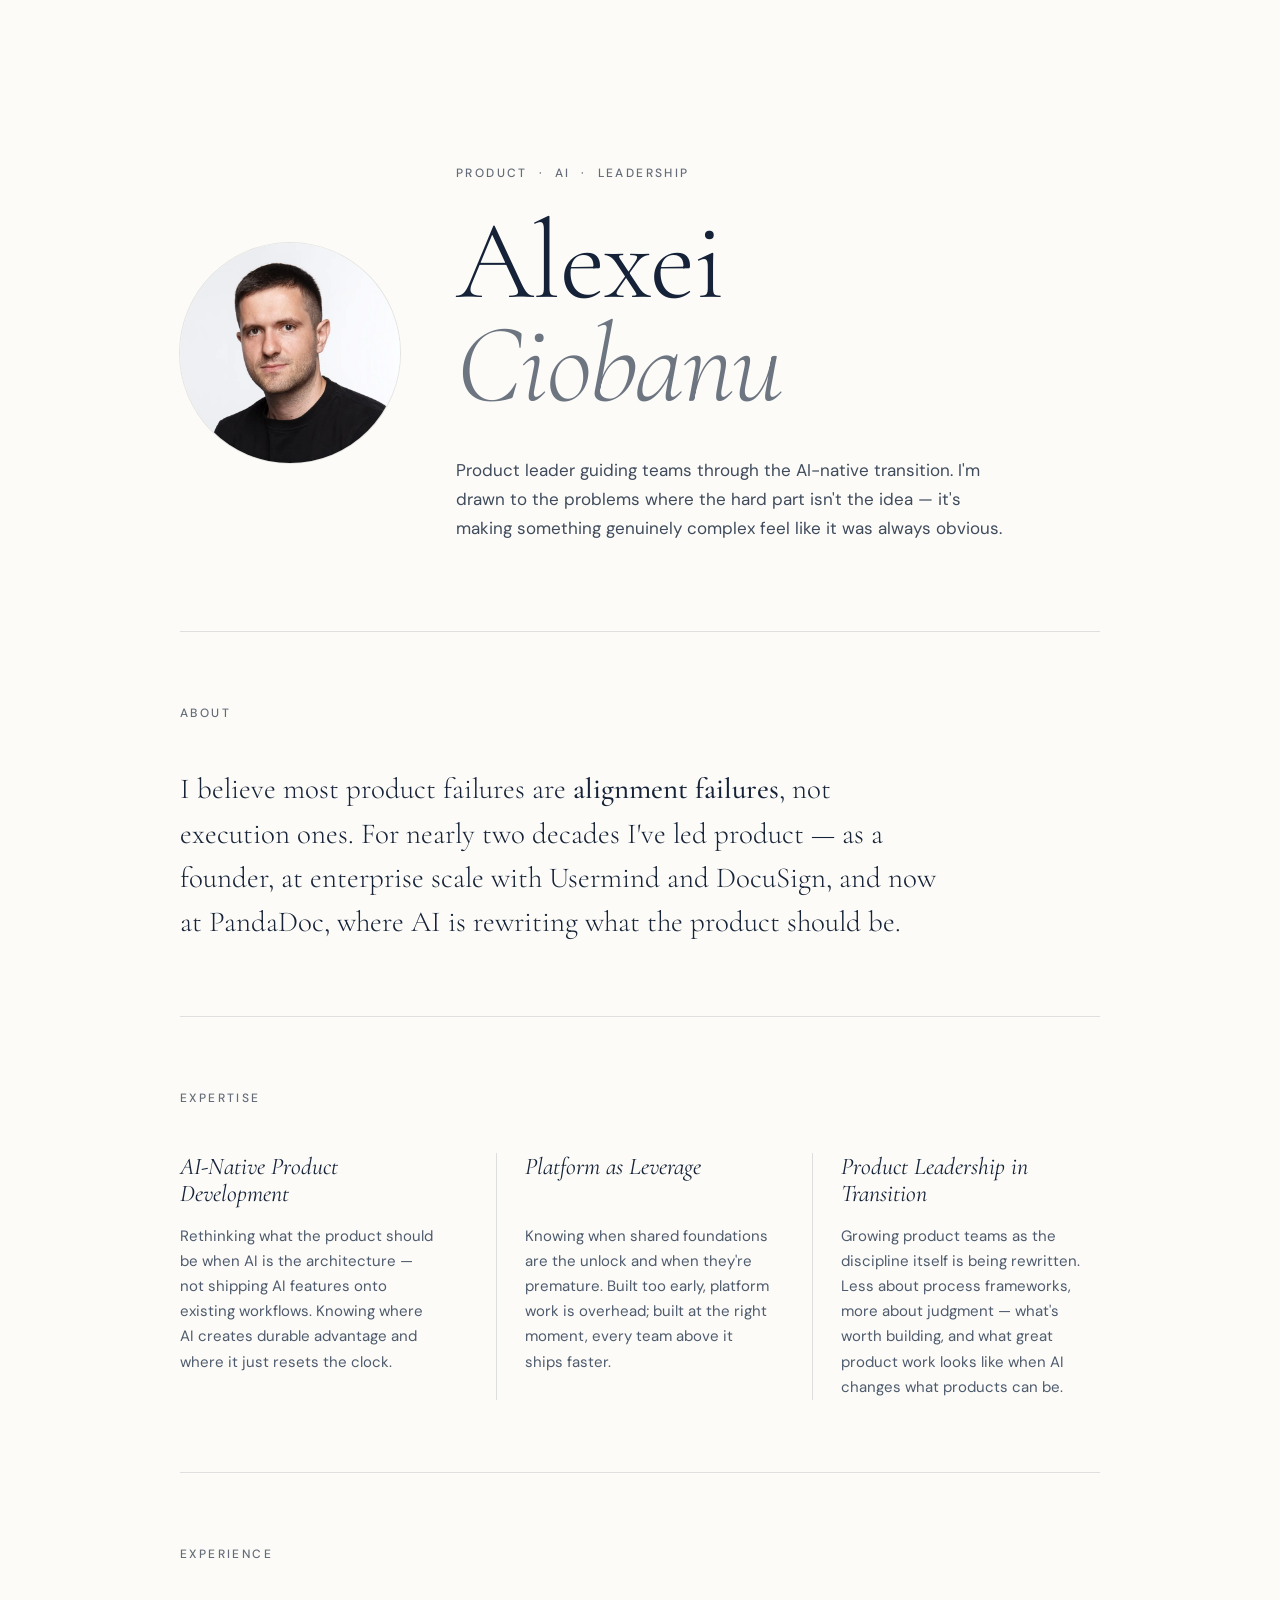
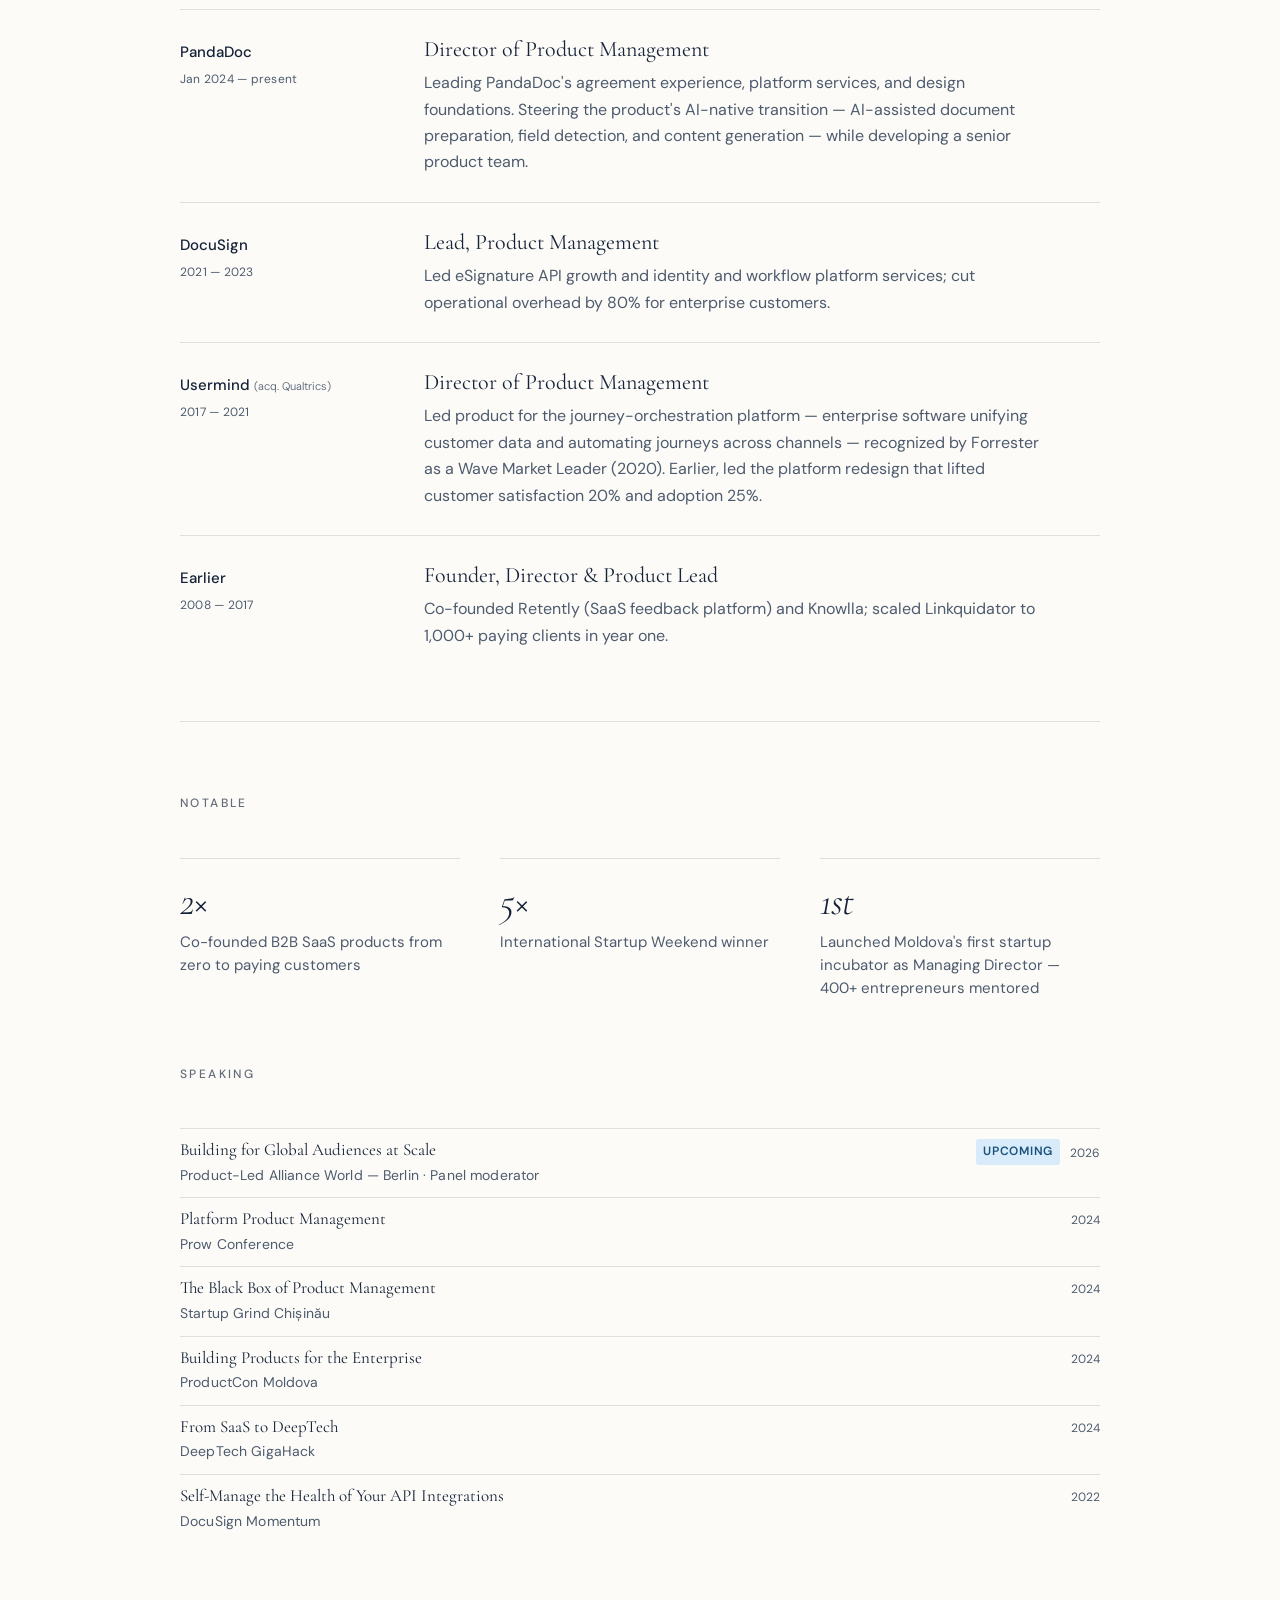
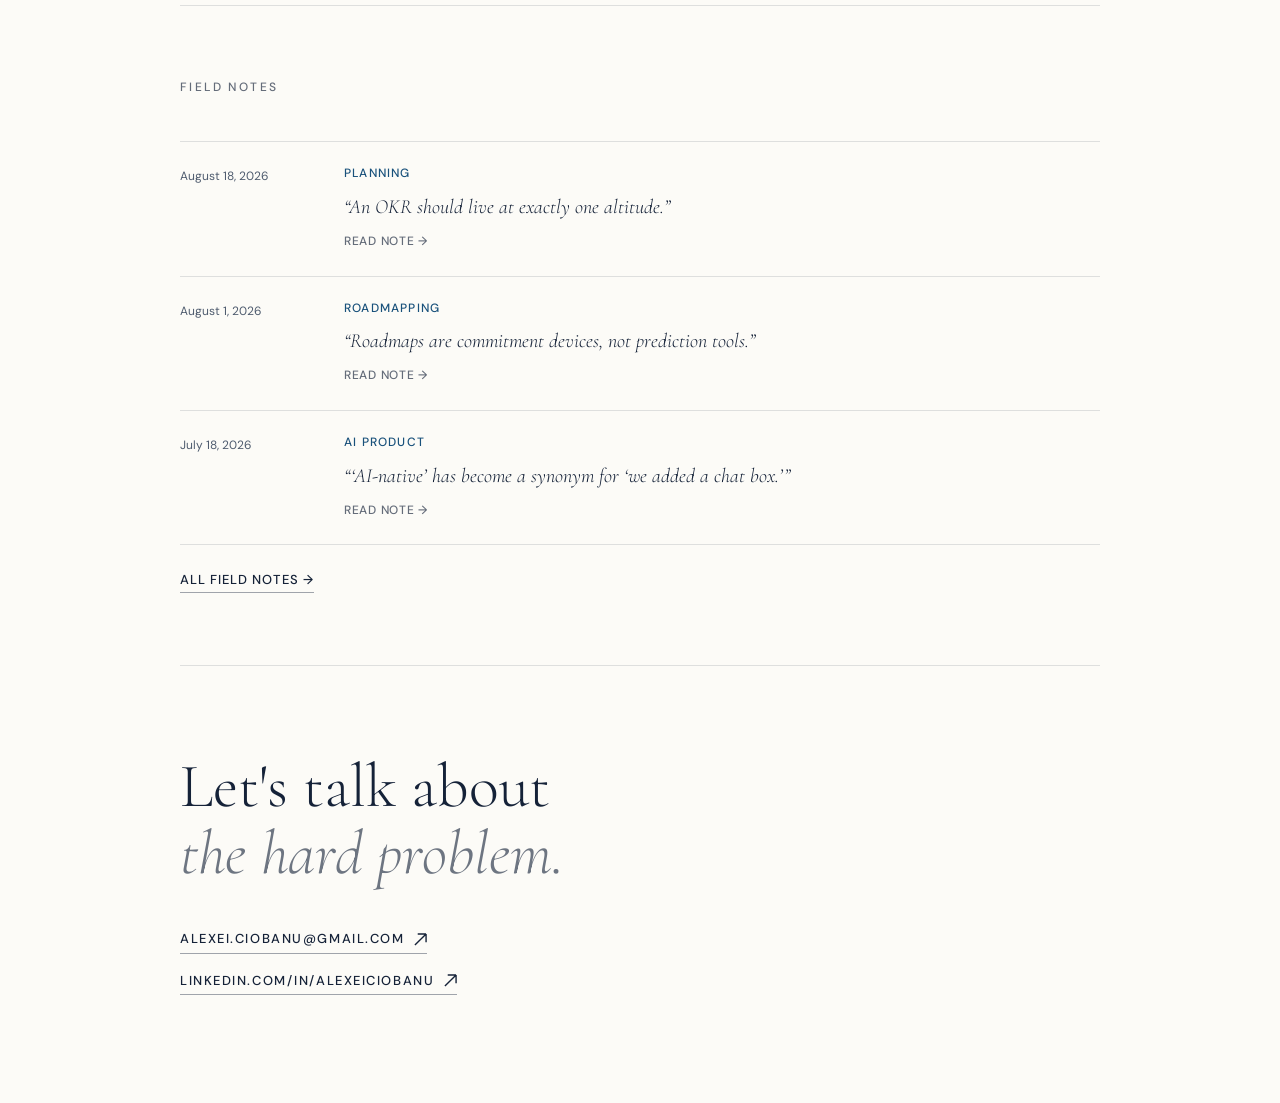
==== commit f47e5e11: "publish field note: An OKR should live at exactly one altitude First of four new notes. Wired into a" ====
--- a/index.html
+++ b/index.html
@@ -780,6 +780,14 @@
       <h2 class="section-label">Field Notes</h2>
       <div id="notes-preview" class="notes-list">
         <div class="note-item">
+          <div class="note-date">August 18, 2026</div>
+          <div>
+            <span class="note-topic">Planning</span>
+            <p class="note-text">&ldquo;An OKR should live at exactly one altitude.&rdquo;</p>
+            <a class="note-read-more" href="notes/okr-one-altitude.html">Read note &rarr;</a>
+          </div>
+        </div>
+        <div class="note-item">
           <div class="note-date">August 1, 2026</div>
           <div>
             <span class="note-topic">Roadmapping</span>
@@ -793,14 +801,6 @@
             <span class="note-topic">AI Product</span>
             <p class="note-text">&ldquo;‘AI-native’ has become a synonym for ‘we added a chat box.’&rdquo;</p>
             <a class="note-read-more" href="notes/ai-native-chat-box.html">Read note &rarr;</a>
-          </div>
-        </div>
-        <div class="note-item">
-          <div class="note-date">July 2, 2026</div>
-          <div>
-            <span class="note-topic">Platform Strategy</span>
-            <p class="note-text">&ldquo;Platform-vs-product conflict is usually just two reward functions colliding.&rdquo;</p>
-            <a class="note-read-more" href="notes/platform-vs-product-reward.html">Read note &rarr;</a>
           </div>
         </div>
       </div>
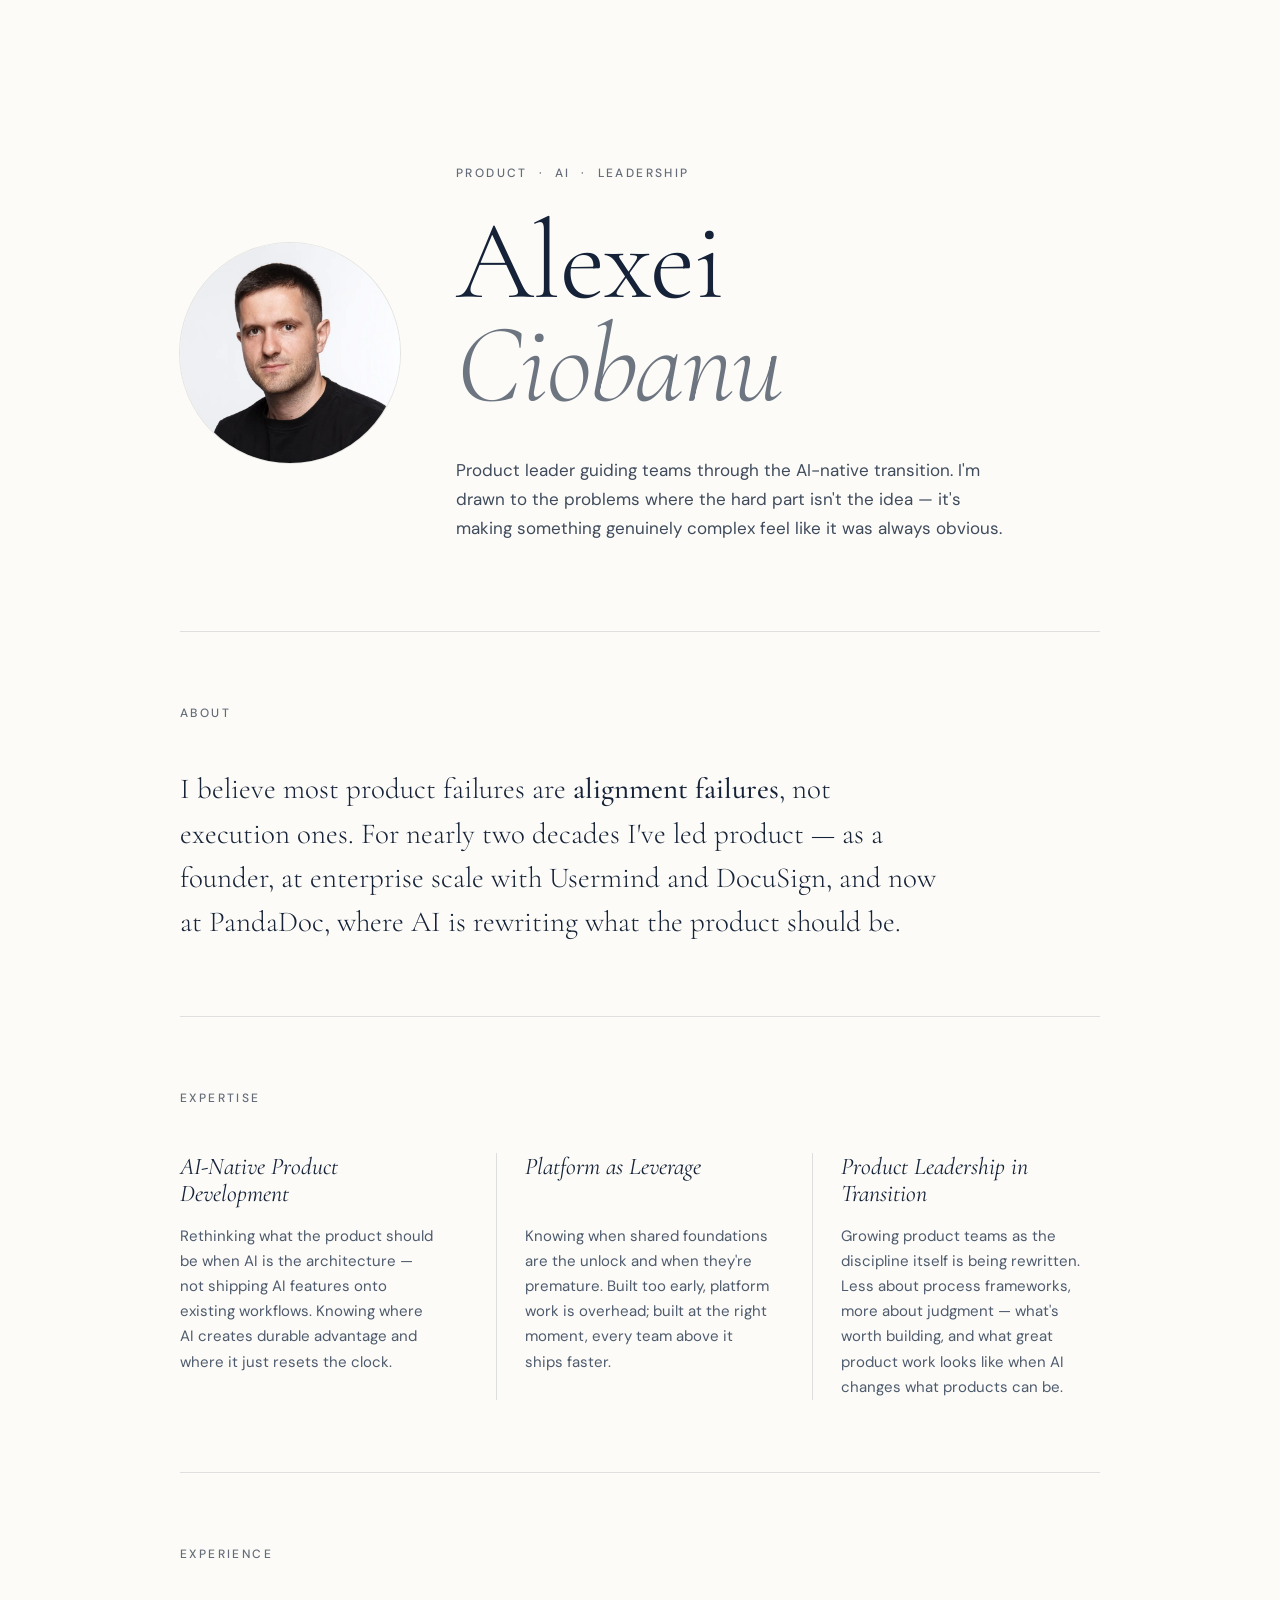
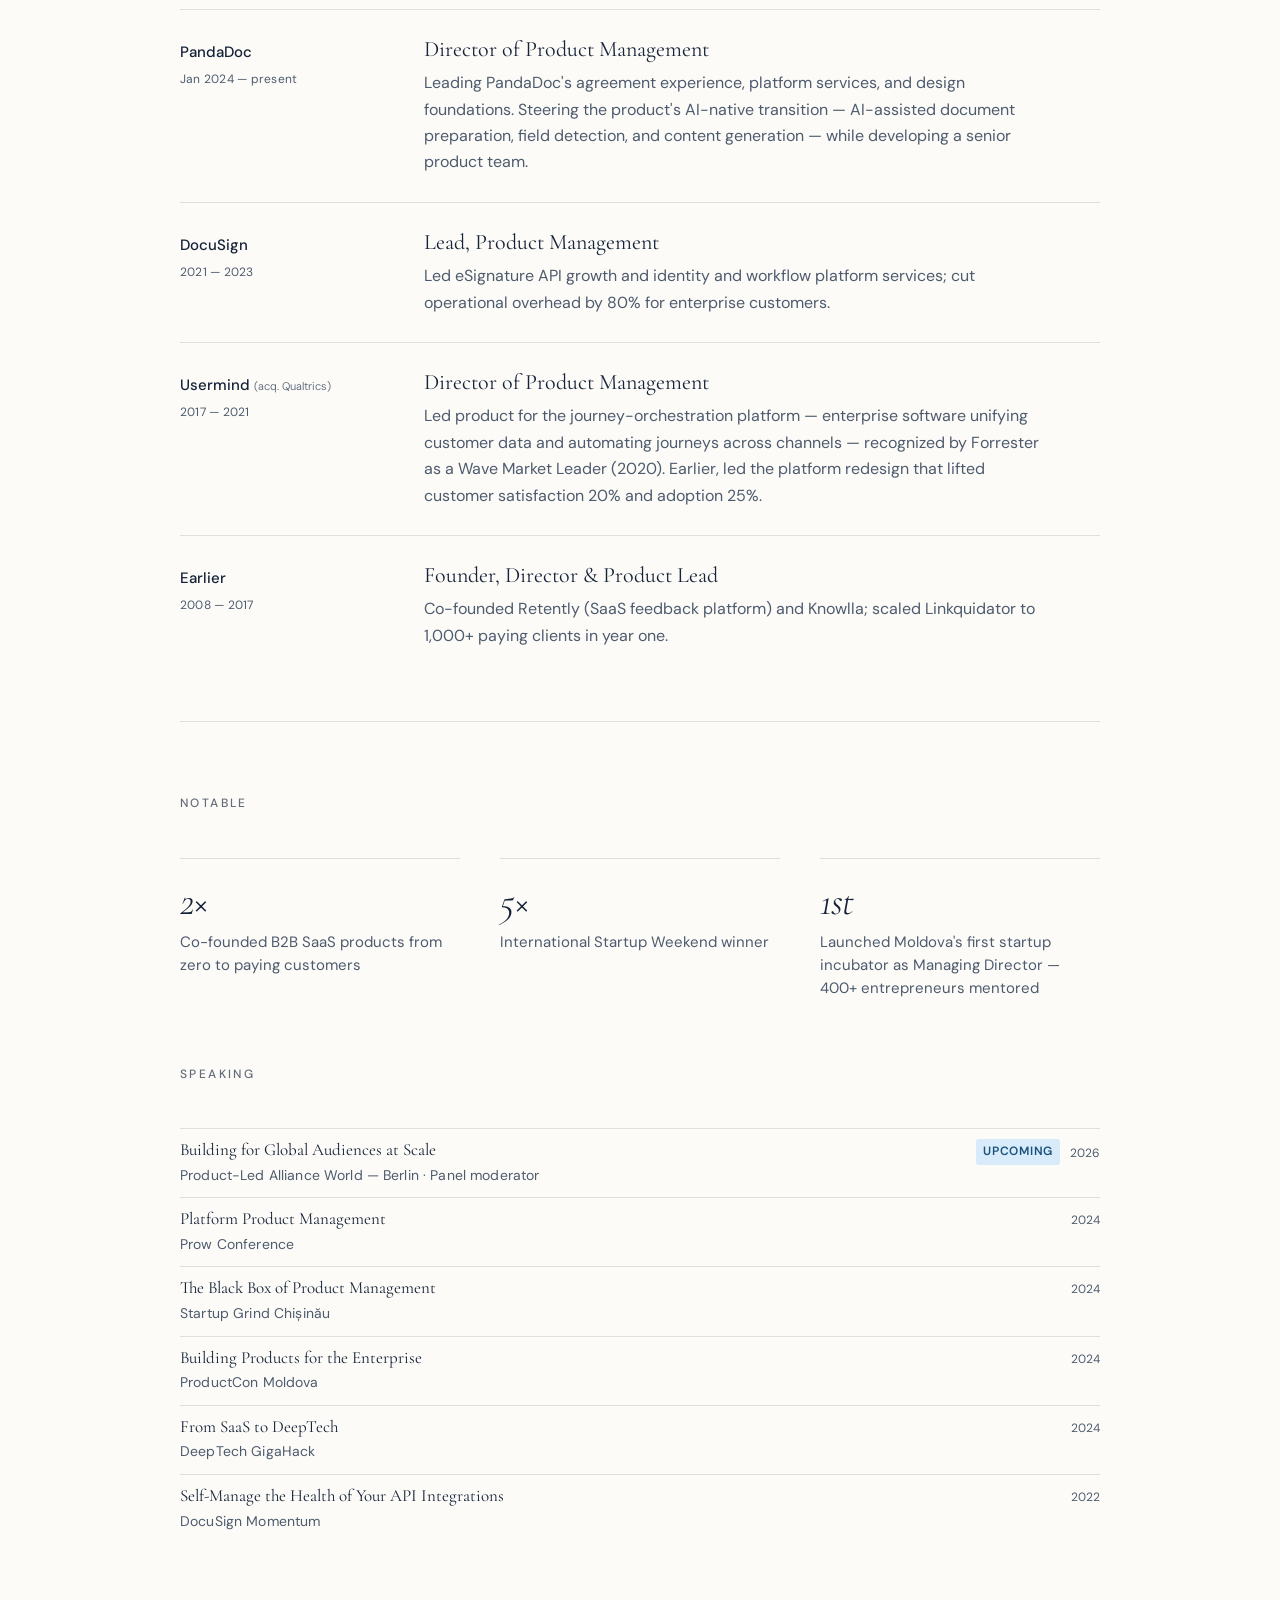
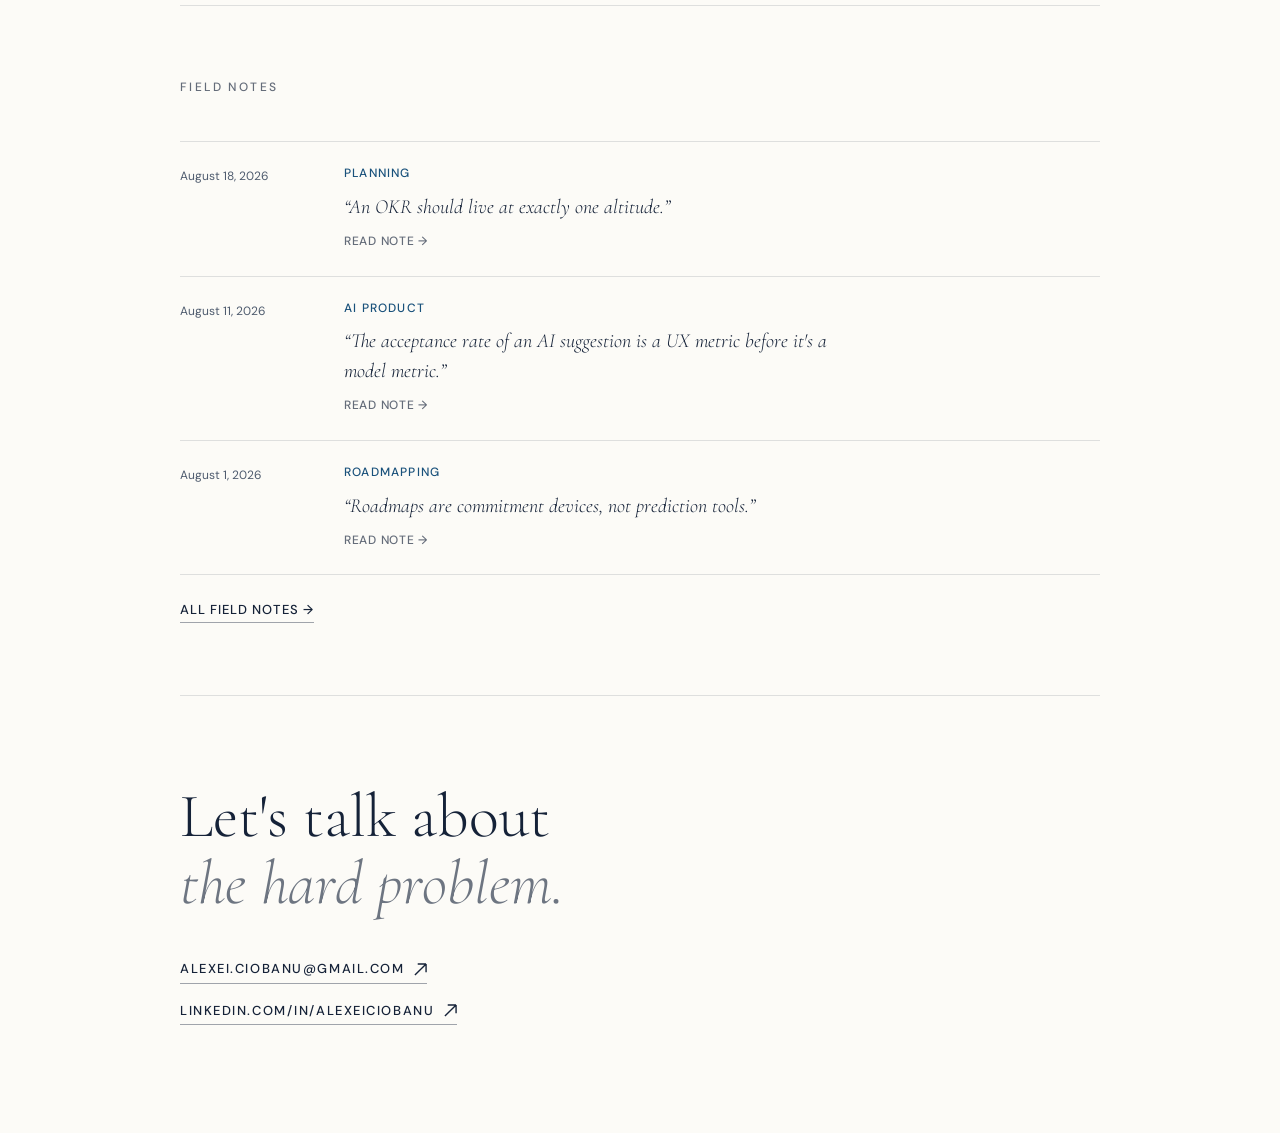
==== commit a99132f3: "publish three more field notes - acceptance-rate-is-ux (Aug 11) — AI Product - agents-are-users (Jul" ====
--- a/index.html
+++ b/index.html
@@ -788,19 +788,19 @@
           </div>
         </div>
         <div class="note-item">
+          <div class="note-date">August 11, 2026</div>
+          <div>
+            <span class="note-topic">AI Product</span>
+            <p class="note-text">&ldquo;The acceptance rate of an AI suggestion is a UX metric before it's a model metric.&rdquo;</p>
+            <a class="note-read-more" href="notes/acceptance-rate-is-ux.html">Read note &rarr;</a>
+          </div>
+        </div>
+        <div class="note-item">
           <div class="note-date">August 1, 2026</div>
           <div>
             <span class="note-topic">Roadmapping</span>
             <p class="note-text">&ldquo;Roadmaps are commitment devices, not prediction tools.&rdquo;</p>
             <a class="note-read-more" href="notes/roadmaps-commitment-devices.html">Read note &rarr;</a>
-          </div>
-        </div>
-        <div class="note-item">
-          <div class="note-date">July 18, 2026</div>
-          <div>
-            <span class="note-topic">AI Product</span>
-            <p class="note-text">&ldquo;‘AI-native’ has become a synonym for ‘we added a chat box.’&rdquo;</p>
-            <a class="note-read-more" href="notes/ai-native-chat-box.html">Read note &rarr;</a>
           </div>
         </div>
       </div>
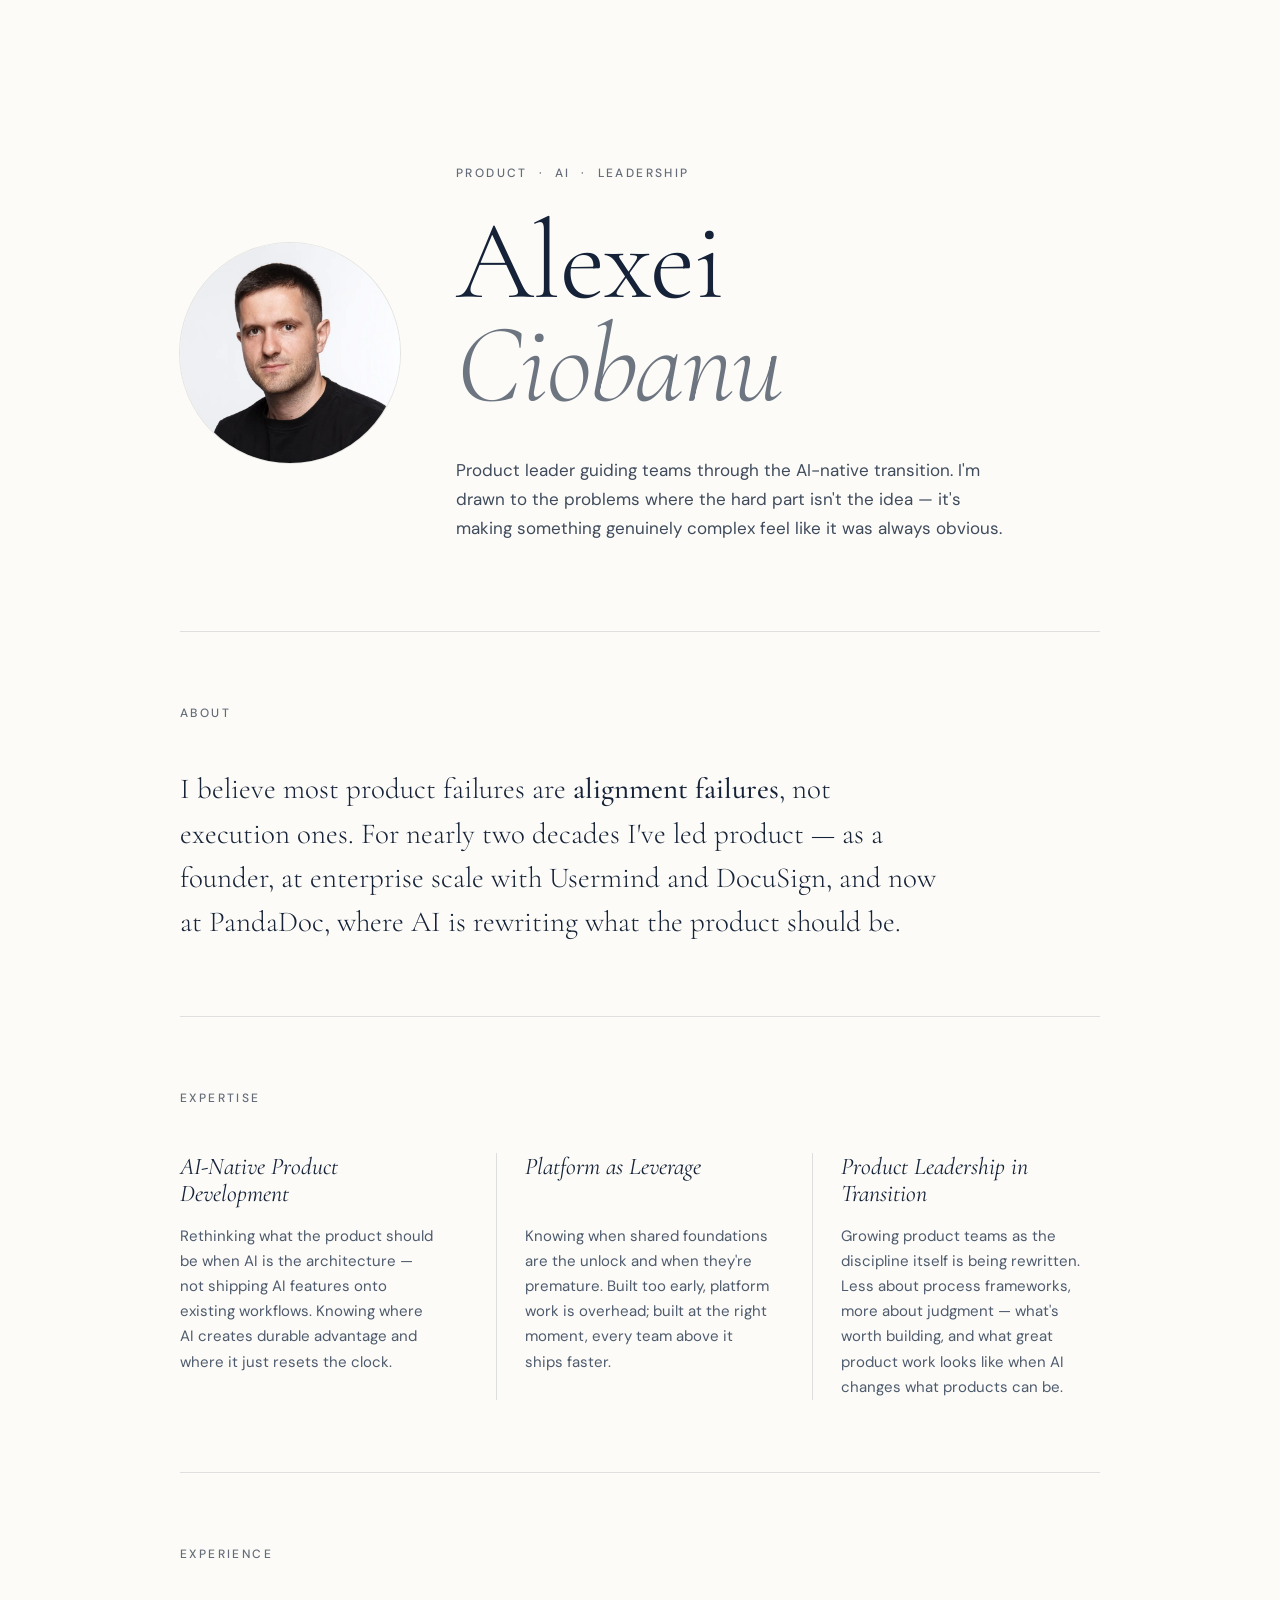
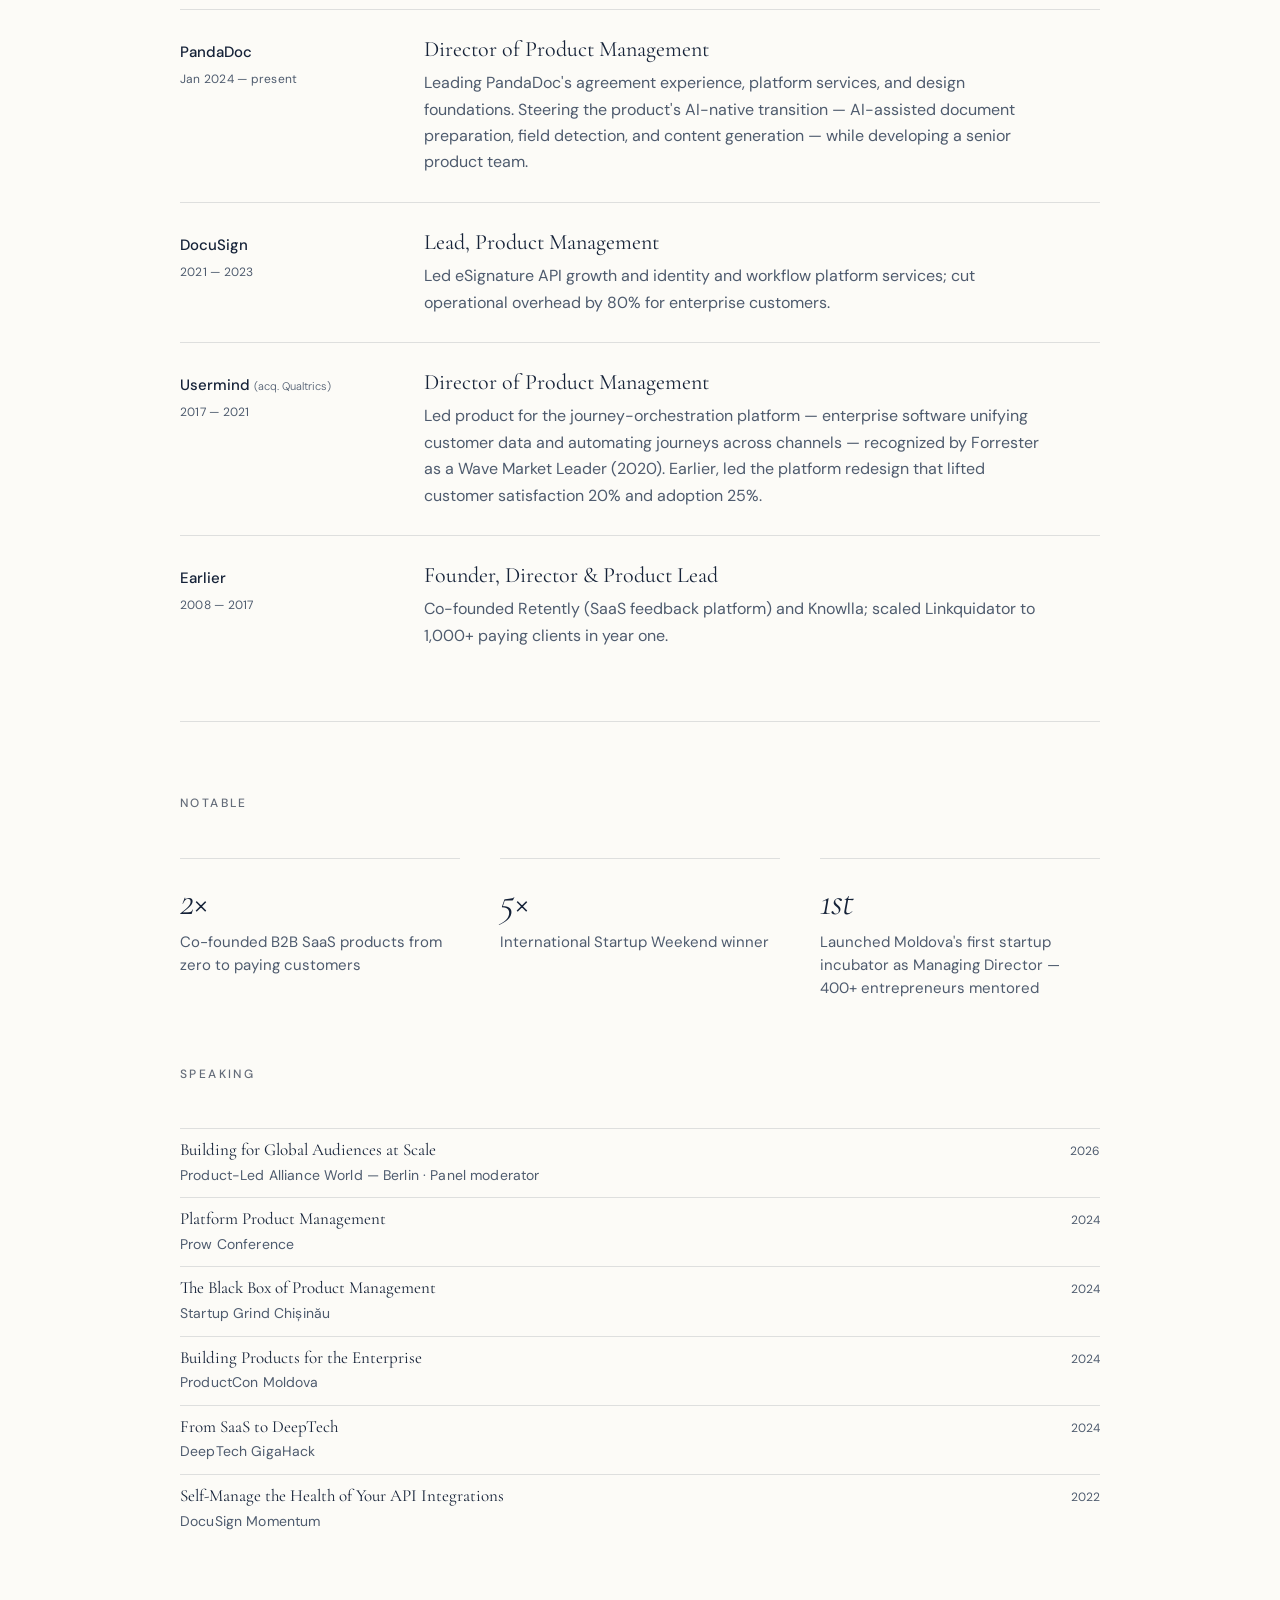
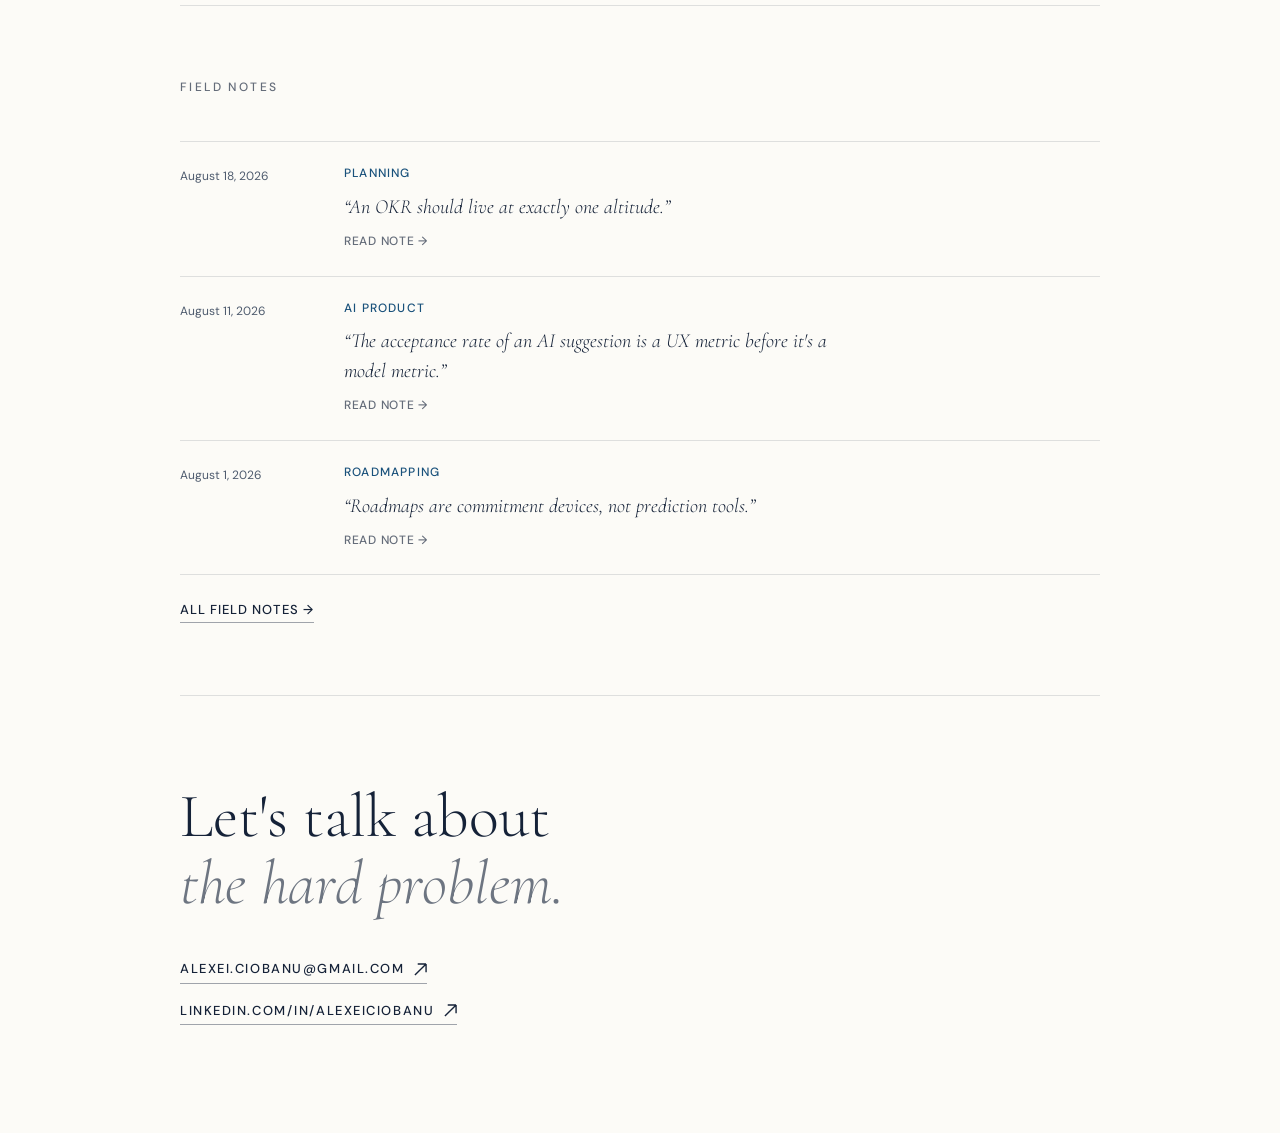
==== commit a1d64658: "mark Berlin panel as past; refresh sitemap lastmod The Product-Led Alliance panel took place Oct 21," ====
--- a/index.html
+++ b/index.html
@@ -763,7 +763,7 @@
         <div id="speaking">
           <h2 class="section-label">Speaking</h2>
           <div class="speaking-list">
-            <div class="speaking-item"><div><div class="speaking-title">Building for Global Audiences at Scale</div><div class="speaking-venue"><a href="https://world.productledalliance.com/location/berlin/agenda" target="_blank" rel="noopener noreferrer">Product-Led Alliance World — Berlin</a> <span class="speaking-role">&middot; Panel moderator</span></div></div><div style="display:flex;align-items:center;gap:10px;"><span style="font-size:12px;font-weight:600;letter-spacing:0.06em;text-transform:uppercase;color:var(--accent);background:var(--accent-bg);border-radius:3px;padding:3px 7px;">Upcoming</span><div class="speaking-meta">2026</div></div></div>
+            <div class="speaking-item"><div><div class="speaking-title">Building for Global Audiences at Scale</div><div class="speaking-venue"><a href="https://world.productledalliance.com/location/berlin/agenda" target="_blank" rel="noopener noreferrer">Product-Led Alliance World — Berlin</a> <span class="speaking-role">&middot; Panel moderator</span></div></div><div class="speaking-meta">2026</div></div>
             <div class="speaking-item"><div><div class="speaking-title">Platform Product Management</div><div class="speaking-venue">Prow Conference</div></div><div class="speaking-meta">2024</div></div>
             <div class="speaking-item"><div><div class="speaking-title">The Black Box of Product Management</div><div class="speaking-venue">Startup Grind Chișinău</div></div><div class="speaking-meta">2024</div></div>
             <div class="speaking-item"><div><div class="speaking-title">Building Products for the Enterprise</div><div class="speaking-venue">ProductCon Moldova</div></div><div class="speaking-meta">2024</div></div>
